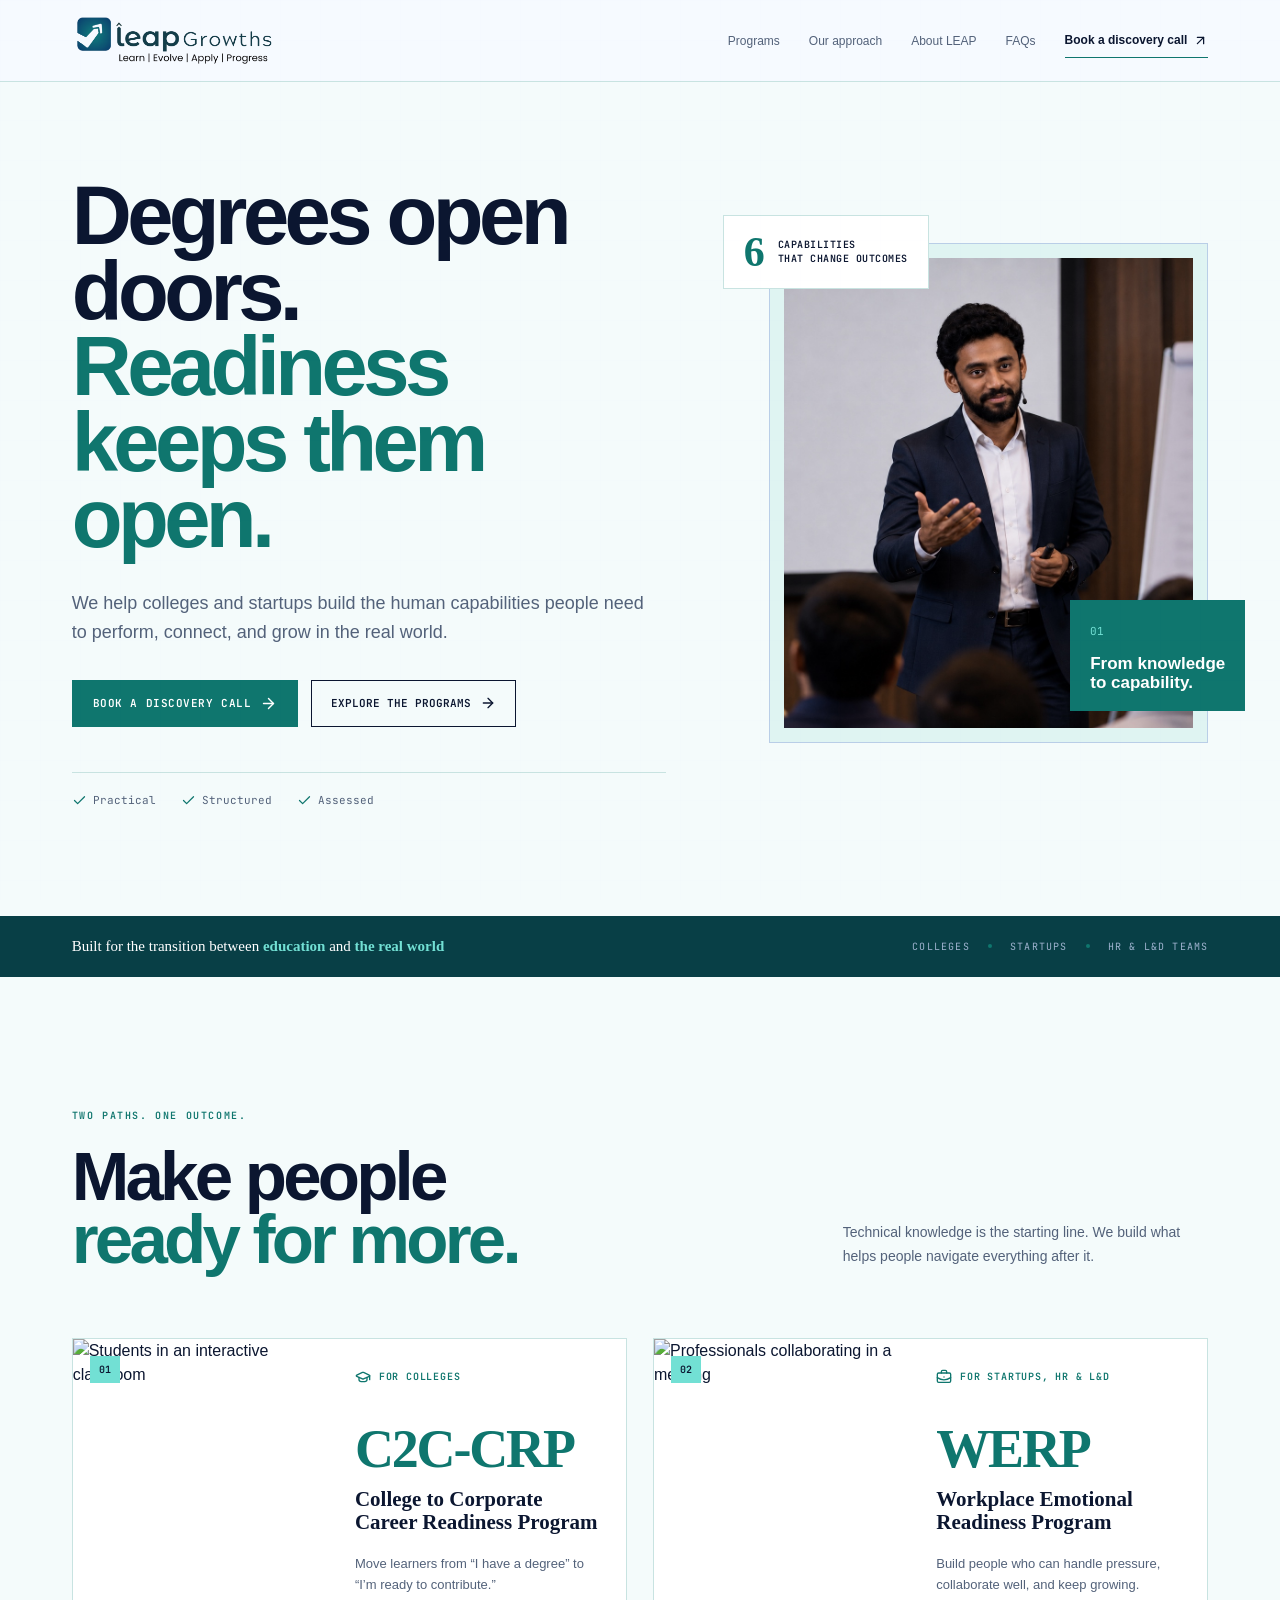
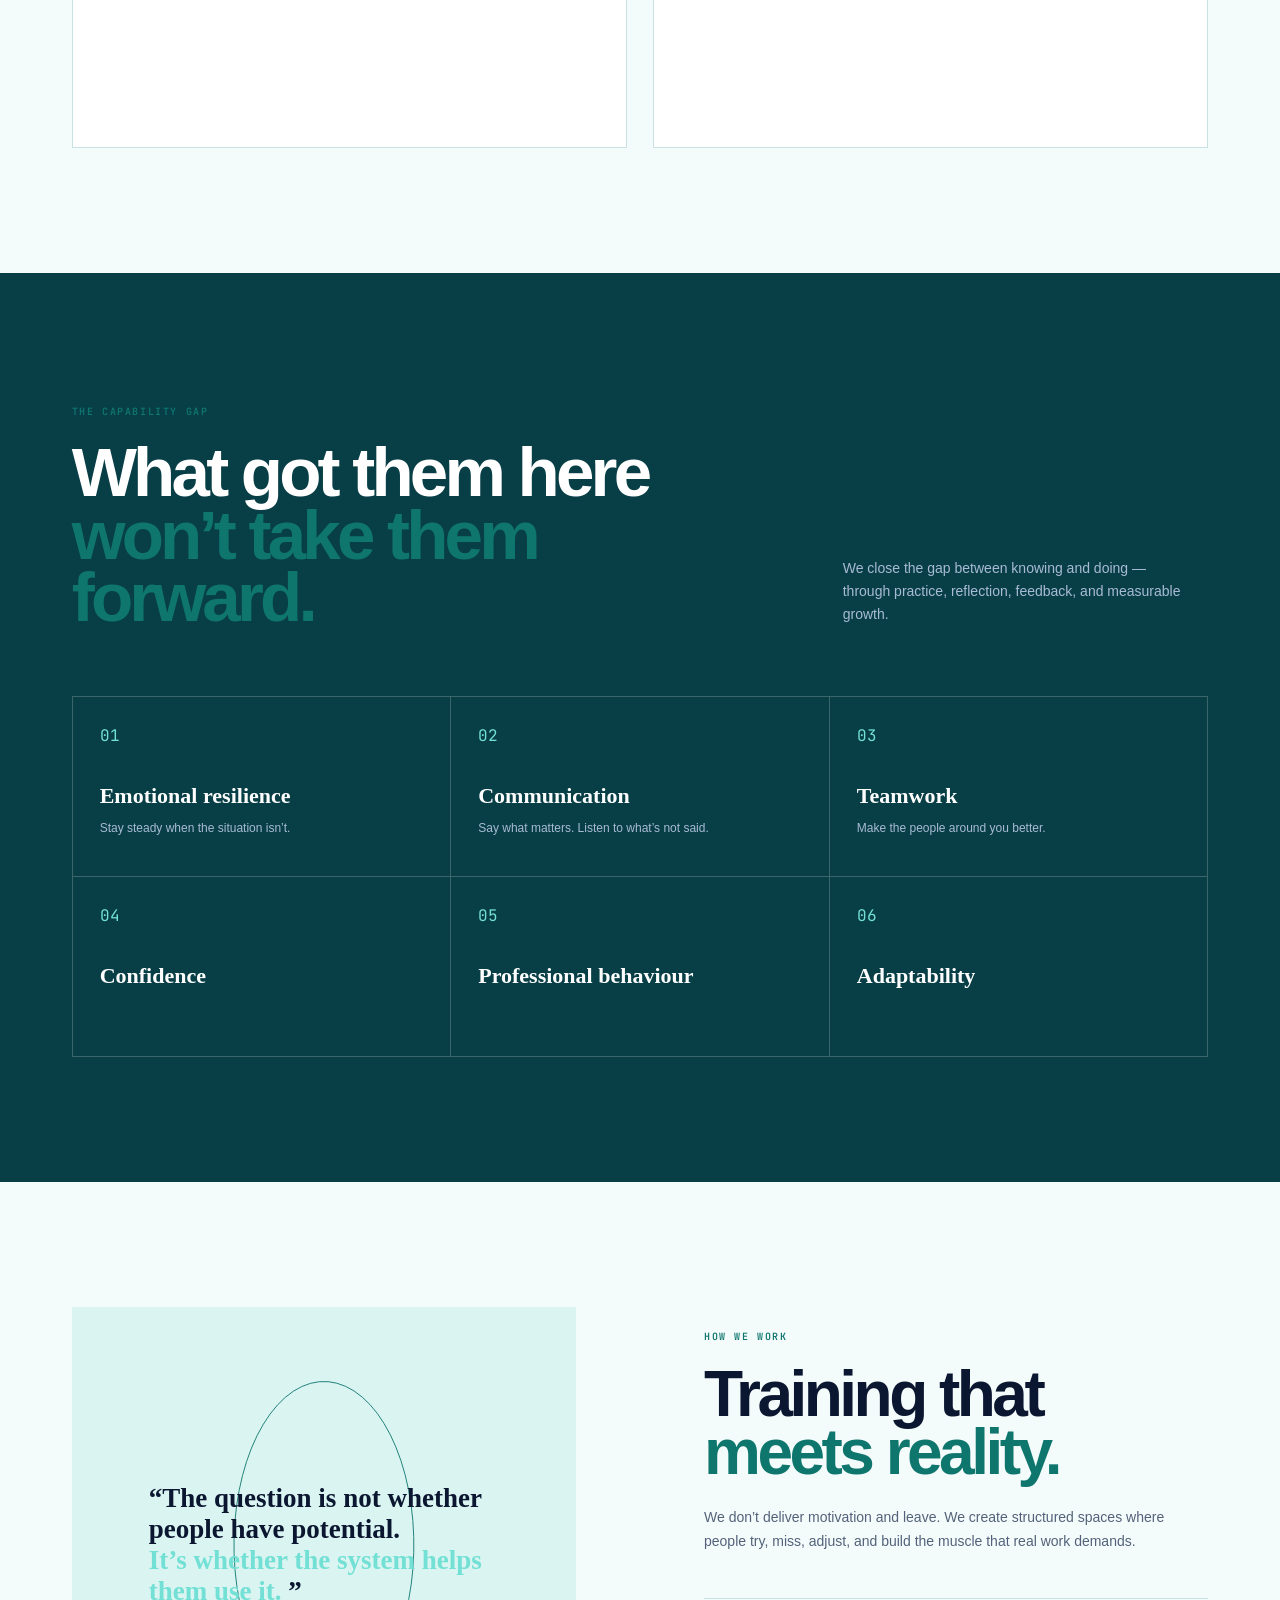
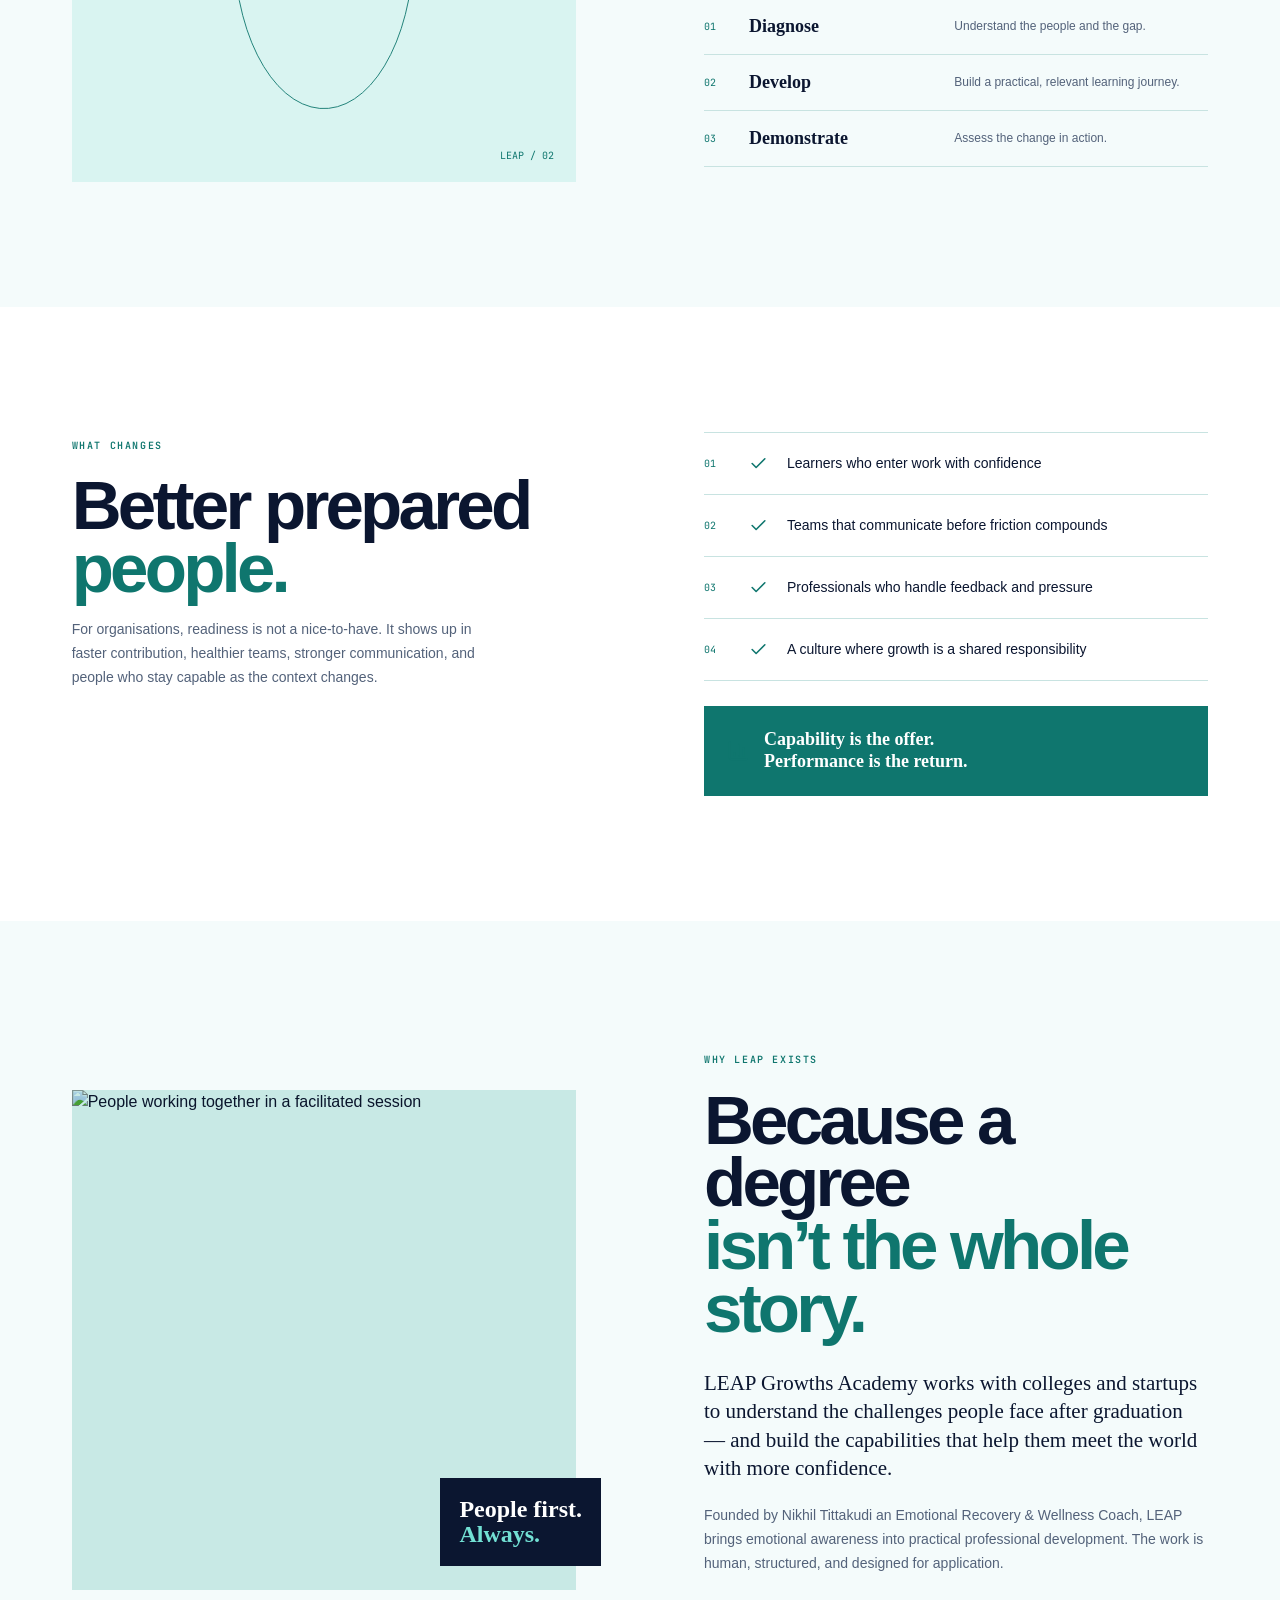
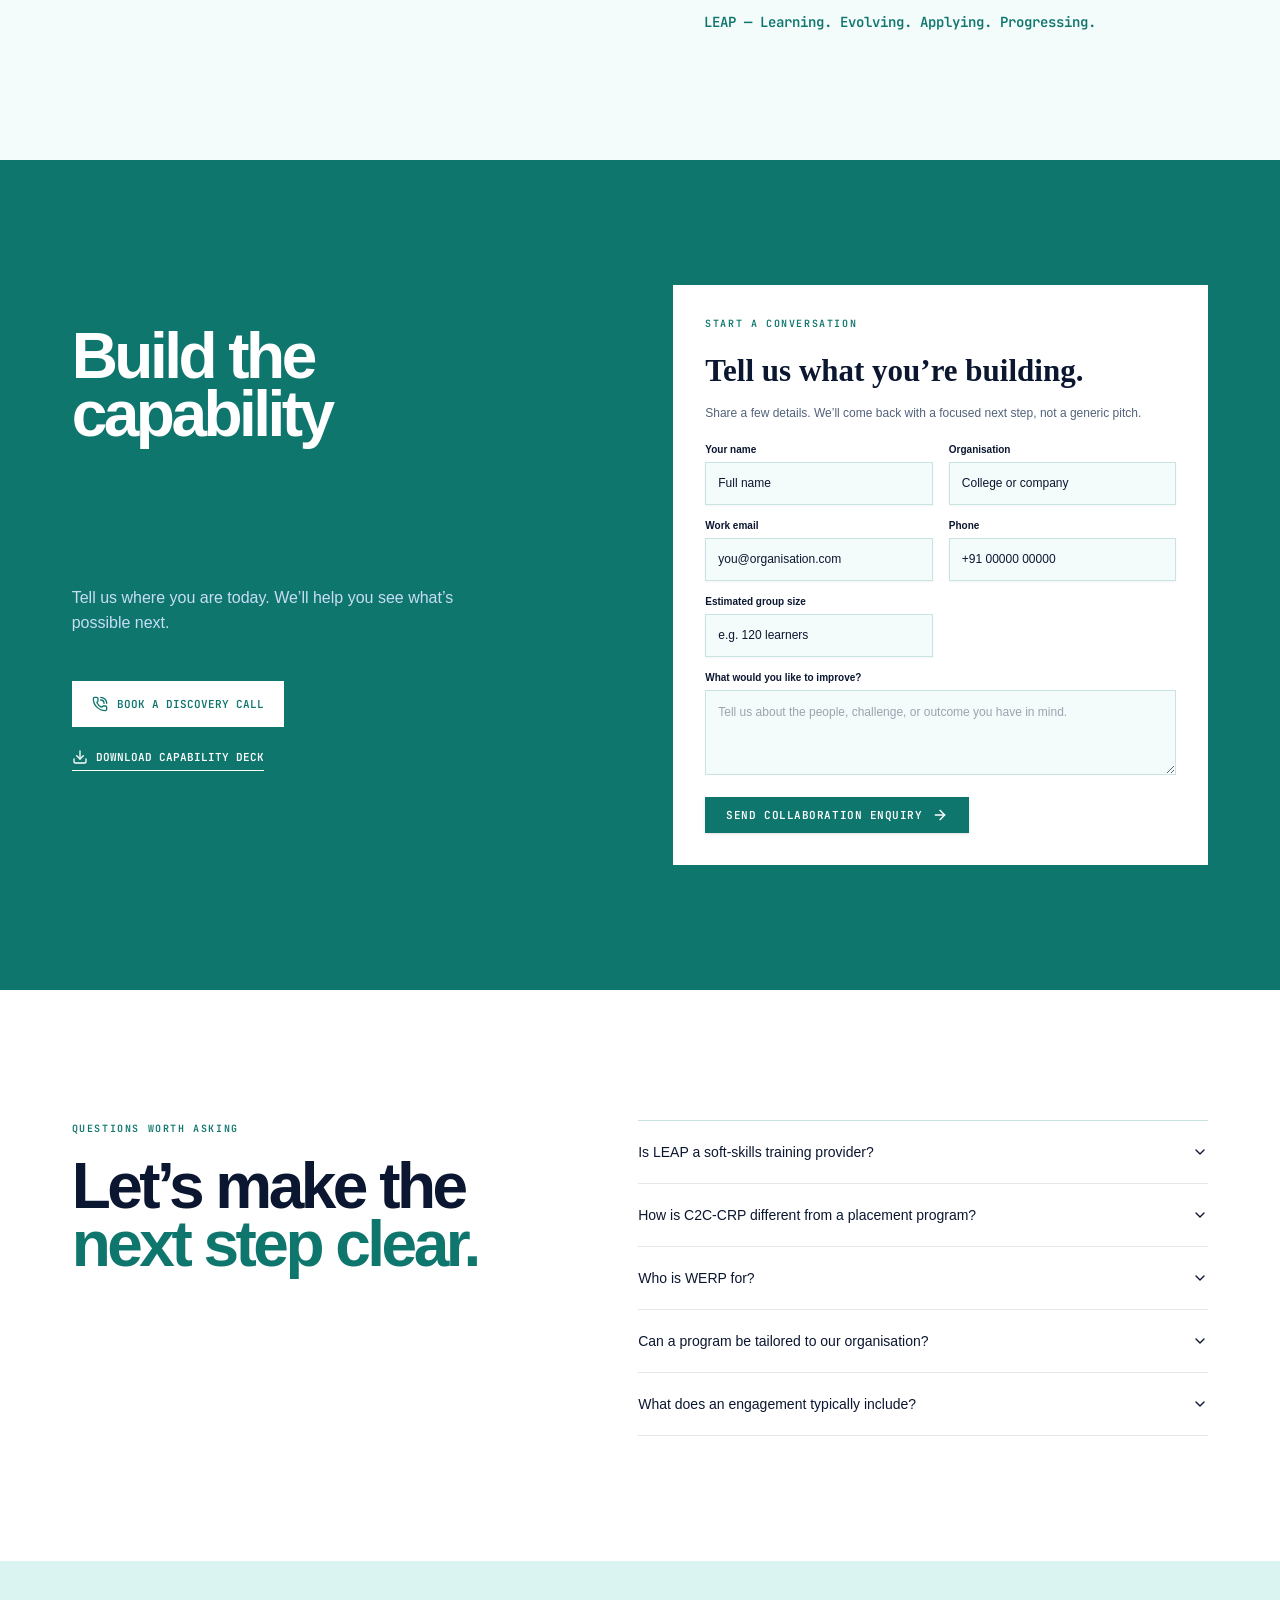
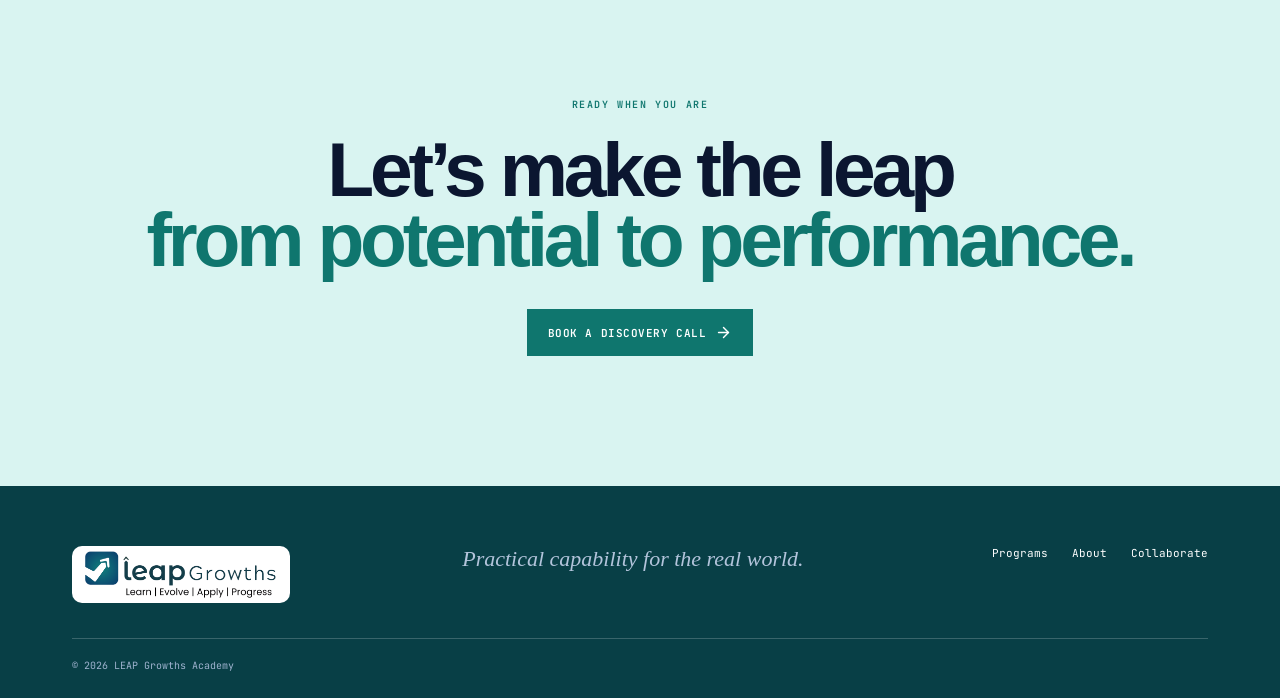
==== index.html @ d9bc86b0 "first commit" ====
<!DOCTYPE html>
<html lang="en">
  <head>
    <meta charset="utf-8">
    <meta name="viewport" content="width=device-width, initial-scale=1">
    <meta name="theme-color" content="#000000">
    <meta name="description" content="A product of emergent.sh">
    <link rel="preconnect" href="https://fonts.googleapis.com/">
    <link rel="preconnect" href="https://fonts.gstatic.com/" crossorigin="">
    <link href="https://fonts.googleapis.com/css2?family=Inter:wght@600&amp;display=swap" rel="stylesheet">
    <title>LEAP Growths Academy</title>
    <link rel="icon" type="image/png" href="/images/favicon.png">
    <!--
    manifest.json provides metadata used when your web app is installed on a
    user's mobile device or desktop. See https://developers.google.com/web/fundamentals/web-app-manifest/
    -->
    <!--
    Notice the use of  in the tags above.
    It will be replaced with the URL of the `public` folder during the build.
    Only files inside the `public` folder can be referenced from the HTML.
    
    Unlike "/favicon.ico" or "favicon.ico", "/favicon.ico" will
    work correctly both with client-side routing and a non-root public URL.
    Learn how to configure a non-root public URL by running `npm run build`.
    -->
    <script src="https://assets.emergent.sh/scripts/emergent-main.js"></script>
    <script defer="" src="https://respond-better-live.preview.emergentagent.com/static/js/bundle.js"></script>
    <script src="./js/preview-loader.js"></script>
    <link rel="stylesheet" href="./css/tailwind.css">
    <link rel="stylesheet" href="./css/fonts.css">
    <link rel="stylesheet" href="./css/app.css">
    <link rel="stylesheet" href="./css/teal-overrides.css">
  </head>
  <body>
    <noscript>
      You need to enable JavaScript to run this app.
    </noscript>
    <div id="root">
      <div class="leap-site" x-file-name="App" x-line-number="63" x-column="9" x-component="div" x-id="App_63_9" x-dynamic="true" x-source-type="computed" x-source-editable="false">
        <header class="topbar" data-testid="site-header" x-file-name="App" x-line-number="64" x-column="4" x-component="header" x-id="App_64_4" x-dynamic="false" data-nce-nav-scroll="true">
          <a href="/images/full logo without bg.png" class="leap-logo" data-testid="brand-home-link" x-file-name="App" x-line-number="64" x-column="57" x-component="a" x-id="App_64_57" x-dynamic="false" aria-label="Link"><img alt="LEAP Growths Academy" data-testid="header-logo" x-file-name="App" x-line-number="64" x-column="124" x-component="img" x-id="App_64_124" x-dynamic="false" src="/images/full logo without bg.png" loading="lazy" decoding="async"></a>
          <nav class="top-nav" data-testid="main-navigation" x-file-name="App" x-line-number="64" x-column="209" x-component="nav" x-id="App_64_209" x-dynamic="false">
            <a href="#programs" data-testid="nav-programs-link" x-file-name="App" x-line-number="64" x-column="303" x-component="a" x-id="App_64_303" x-dynamic="false" data-nce-hover-nav="true">Programs</a>
            <a href="#approach" data-testid="nav-approach-link" x-file-name="App" x-line-number="64" x-column="387" x-component="a" x-id="App_64_387" x-dynamic="false" data-nce-hover-nav="true">Our approach</a>
            <a href="#about" data-testid="nav-about-link" x-file-name="App" x-line-number="64" x-column="475" x-component="a" x-id="App_64_475" x-dynamic="false" data-nce-hover-nav="true">About LEAP</a>
            <a href="#faq" data-testid="nav-faq-link" x-file-name="App" x-line-number="64" x-column="555" x-component="a" x-id="App_64_555" x-dynamic="false" data-nce-hover-nav="true">FAQs</a>
            <button class="nav-call" data-testid="nav-discovery-call-button" x-file-name="App" x-line-number="64" x-column="625" x-component="button" x-id="App_64_625" x-dynamic="false">
              Book a discovery call
              <svg xmlns="http://www.w3.org/2000/svg" width="15" height="15" viewBox="0 0 24 24" fill="none" stroke="currentColor" stroke-width="2" stroke-linecap="round" stroke-linejoin="round" class="lucide lucide-arrow-up-right" aria-hidden="true" x-file-name="App" x-line-number="64" x-column="768" x-component="ArrowUpRight" x-id="App_64_768" x-dynamic="false"><path d="M7 7h10v10"></path><path d="M7 17 17 7"></path></svg>
            </button>
          </nav>
          <button class="menu-button" aria-label="Toggle navigation menu" data-testid="mobile-menu-toggle" x-file-name="App" x-line-number="64" x-column="809" x-component="button" x-id="App_64_809" x-dynamic="true" x-source-type="computed" x-source-editable="false">
            <svg xmlns="http://www.w3.org/2000/svg" width="24" height="24" viewBox="0 0 24 24" fill="none" stroke="currentColor" stroke-width="2" stroke-linecap="round" stroke-linejoin="round" class="lucide lucide-menu" aria-hidden="true"><path d="M4 12h16"></path><path d="M4 18h16"></path><path d="M4 6h16"></path></svg>
          </button>
        </header>
        <main id="top" x-file-name="App" x-line-number="65" x-column="4" x-component="main" x-id="App_65_4" x-dynamic="false">
          <section class="leap-hero" data-testid="hero-section" x-file-name="App" x-line-number="66" x-column="6" x-component="section" x-id="App_66_6" x-dynamic="false">
            <div class="hero-inner" x-file-name="App" x-line-number="66" x-column="64" x-component="div" x-id="App_66_64" x-dynamic="false">
              <div class="hero-copy" x-file-name="App" x-line-number="66" x-column="92" x-component="div" x-id="App_66_92" x-dynamic="false">
                <h1 x-file-name="App" x-line-number="66" x-column="234" x-component="h1" x-id="App_66_234" x-dynamic="false">
                  Degrees open doors.<br x-file-name="App" x-line-number="66" x-column="257" x-component="br" x-id="App_66_257" x-dynamic="false">
                  <em x-file-name="App" x-line-number="66" x-column="263" x-component="em" x-id="App_66_263" x-dynamic="false">Readiness keeps them open.</em>
                </h1>
                <p class="hero-subtitle" x-file-name="App" x-line-number="66" x-column="303" x-component="p" x-id="App_66_303" x-dynamic="false">
                  We help colleges and startups build the human capabilities people need to perform, connect, and grow in the real world.
                </p>
                <div class="hero-actions" x-file-name="App" x-line-number="66" x-column="455" x-component="div" x-id="App_66_455" x-dynamic="false">
                  <button class="button button--blue" data-testid="hero-discovery-call-button" x-file-name="App" x-line-number="66" x-column="485" x-component="button" x-id="App_66_485" x-dynamic="false">
                    Book a discovery call
                    <svg xmlns="http://www.w3.org/2000/svg" width="17" height="17" viewBox="0 0 24 24" fill="none" stroke="currentColor" stroke-width="2" stroke-linecap="round" stroke-linejoin="round" class="lucide lucide-arrow-right" aria-hidden="true"><path d="M5 12h14"></path><path d="m12 5 7 7-7 7"></path></svg>
                  </button>
                  <a class="button button--outline" href="#programs" data-testid="hero-explore-programs-link" x-file-name="App" x-line-number="66" x-column="655" x-component="a" x-id="App_66_655" x-dynamic="false">Explore the programs
                  <svg xmlns="http://www.w3.org/2000/svg" width="16" height="16" viewBox="0 0 24 24" fill="none" stroke="currentColor" stroke-width="2" stroke-linecap="round" stroke-linejoin="round" class="lucide lucide-arrow-right" aria-hidden="true"><path d="M5 12h14"></path><path d="m12 5 7 7-7 7"></path></svg>
                  </a>
                </div>
                <div class="hero-proof" x-file-name="App" x-line-number="66" x-column="804" x-component="div" x-id="App_66_804" x-dynamic="false">
                  <span x-file-name="App" x-line-number="66" x-column="832" x-component="span" x-id="App_66_832" x-dynamic="false">
                  <svg xmlns="http://www.w3.org/2000/svg" width="15" height="15" viewBox="0 0 24 24" fill="none" stroke="currentColor" stroke-width="2" stroke-linecap="round" stroke-linejoin="round" class="lucide lucide-check" aria-hidden="true"><path d="M20 6 9 17l-5-5"></path></svg>
                  Practical</span>
                  <span x-file-name="App" x-line-number="66" x-column="874" x-component="span" x-id="App_66_874" x-dynamic="false">
                  <svg xmlns="http://www.w3.org/2000/svg" width="15" height="15" viewBox="0 0 24 24" fill="none" stroke="currentColor" stroke-width="2" stroke-linecap="round" stroke-linejoin="round" class="lucide lucide-check" aria-hidden="true"><path d="M20 6 9 17l-5-5"></path></svg>
                  Structured</span>
                  <span x-file-name="App" x-line-number="66" x-column="917" x-component="span" x-id="App_66_917" x-dynamic="false">
                  <svg xmlns="http://www.w3.org/2000/svg" width="15" height="15" viewBox="0 0 24 24" fill="none" stroke="currentColor" stroke-width="2" stroke-linecap="round" stroke-linejoin="round" class="lucide lucide-check" aria-hidden="true"><path d="M20 6 9 17l-5-5"></path></svg>
                  Assessed</span>
                </div>
              </div>
              <div class="hero-visual" x-file-name="App" x-line-number="66" x-column="970" x-component="div" x-id="App_66_970" x-dynamic="false">
                <div class="hero-image-wrap" x-file-name="App" x-line-number="66" x-column="999" x-component="div" x-id="App_66_999" x-dynamic="false">
                  <img alt="Nikhil Tittakudi facilitating a workshop" data-testid="hero-nikhil-image" x-file-name="App" x-line-number="66" x-column="1032" x-component="img" x-id="App_66_1032" x-dynamic="false" src="/images/hero-image.jpeg" loading="lazy" decoding="async">
                  <div class="hero-image-note" x-file-name="App" x-line-number="66" x-column="1141" x-component="div" x-id="App_66_1141" x-dynamic="false">
                    <span x-file-name="App" x-line-number="66" x-column="1174" x-component="span" x-id="App_66_1174" x-dynamic="false">01</span>
                    <p x-file-name="App" x-line-number="66" x-column="1189" x-component="p" x-id="App_66_1189" x-dynamic="false">
                      From knowledge<br x-file-name="App" x-line-number="66" x-column="1206" x-component="br" x-id="App_66_1206" x-dynamic="false">
                      to capability.
                    </p>
                  </div>
                </div>
                <div class="hero-stat" x-file-name="App" x-line-number="66" x-column="1242" x-component="div" x-id="App_66_1242" x-dynamic="false">
                  <strong x-file-name="App" x-line-number="66" x-column="1269" x-component="strong" x-id="App_66_1269" x-dynamic="false">6</strong>
                  <span x-file-name="App" x-line-number="66" x-column="1287" x-component="span" x-id="App_66_1287" x-dynamic="false">capabilities<br x-file-name="App" x-line-number="66" x-column="1305" x-component="br" x-id="App_66_1305" x-dynamic="false">that change outcomes</span>
                </div>
              </div>
            </div>
          </section>
          <section class="trust-band" data-testid="trust-band" x-file-name="App" x-line-number="67" x-column="6" x-component="section" x-id="App_67_6" x-dynamic="false">
            <p x-file-name="App" x-line-number="67" x-column="63" x-component="p" x-id="App_67_63" x-dynamic="false">
              Built for the transition between <strong x-file-name="App" x-line-number="67" x-column="99" x-component="strong" x-id="App_67_99" x-dynamic="false">education</strong>
              and <strong x-file-name="App" x-line-number="67" x-column="130" x-component="strong" x-id="App_67_130" x-dynamic="false">the real world</strong>
            </p>
            <div x-file-name="App" x-line-number="67" x-column="165" x-component="div" x-id="App_67_165" x-dynamic="false">
              <span x-file-name="App" x-line-number="67" x-column="170" x-component="span" x-id="App_67_170" x-dynamic="false">COLLEGES</span>
              <i x-file-name="App" x-line-number="67" x-column="191" x-component="i" x-id="App_67_191" x-dynamic="false"></i>
              <span x-file-name="App" x-line-number="67" x-column="197" x-component="span" x-id="App_67_197" x-dynamic="false">STARTUPS</span>
              <i x-file-name="App" x-line-number="67" x-column="218" x-component="i" x-id="App_67_218" x-dynamic="false"></i>
              <span x-file-name="App" x-line-number="67" x-column="224" x-component="span" x-id="App_67_224" x-dynamic="false">HR &amp; L&amp;D TEAMS</span>
            </div>
          </section>
          <section class="pathways section-wrap" id="programs" data-testid="programs-section" x-file-name="App" x-line-number="68" x-column="6" x-component="section" x-id="App_68_6" x-dynamic="false">
            <div class="section-head" x-file-name="App" x-line-number="68" x-column="94" x-component="div" x-id="App_68_94" x-dynamic="false">
              <div x-file-name="App" x-line-number="68" x-column="124" x-component="div" x-id="App_68_124" x-dynamic="false">
                <span class="section-tag" x-file-name="App" x-line-number="68" x-column="129" x-component="span" x-id="App_68_129" x-dynamic="false">Two paths. One outcome.</span>
                <h2 x-file-name="App" x-line-number="68" x-column="189" x-component="h2" x-id="App_68_189" x-dynamic="false">
                  Make people<br x-file-name="App" x-line-number="68" x-column="204" x-component="br" x-id="App_68_204" x-dynamic="false">
                  <em x-file-name="App" x-line-number="68" x-column="210" x-component="em" x-id="App_68_210" x-dynamic="false">ready for more.</em>
                </h2>
              </div>
              <p x-file-name="App" x-line-number="68" x-column="245" x-component="p" x-id="App_68_245" x-dynamic="false">
                Technical knowledge is the starting line. We build what helps people navigate everything after it.
              </p>
            </div>
            <div class="pathway-grid" x-file-name="App" x-line-number="68" x-column="356" x-component="div" x-id="App_68_356" x-dynamic="false">
              <article class="pathway-card pathway-card--college" data-testid="college-program-card" x-file-name="App" x-line-number="68" x-column="386" x-component="article" x-id="App_68_386" x-dynamic="false">
                <div class="card-image" x-file-name="App" x-line-number="68" x-column="477" x-component="div" x-id="App_68_477" x-dynamic="false">
                  <img alt="Students in an interactive classroom" data-testid="college-program-image" x-file-name="App" x-line-number="68" x-column="505" x-component="img" x-id="App_68_505" x-dynamic="false" src="https://images.unsplash.com/photo-1524178232363-1fb2b075b655?crop=entropy&amp;cs=srgb&amp;fm=jpg&amp;q=85" loading="lazy" decoding="async">
                  <span class="card-number" x-file-name="App" x-line-number="68" x-column="615" x-component="span" x-id="App_68_615" x-dynamic="false">01</span>
                </div>
                <div class="pathway-content" x-file-name="App" x-line-number="68" x-column="660" x-component="div" x-id="App_68_660" x-dynamic="false">
                  <span class="card-audience" x-file-name="App" x-line-number="68" x-column="693" x-component="span" x-id="App_68_693" x-dynamic="false">
                  <svg xmlns="http://www.w3.org/2000/svg" width="16" height="16" viewBox="0 0 24 24" fill="none" stroke="currentColor" stroke-width="2" stroke-linecap="round" stroke-linejoin="round" class="lucide lucide-graduation-cap" aria-hidden="true" x-file-name="App" x-line-number="68" x-column="725" x-component="GraduationCap" x-id="App_68_725" x-dynamic="false"><path d="M21.42 10.922a1 1 0 0 0-.019-1.838L12.83 5.18a2 2 0 0 0-1.66 0L2.6 9.08a1 1 0 0 0 0 1.832l8.57 3.908a2 2 0 0 0 1.66 0z"></path><path d="M22 10v6"></path><path d="M6 12.5V16a6 3 0 0 0 12 0v-3.5"></path></svg>
                  For colleges</span>
                  <h3 x-file-name="App" x-line-number="68" x-column="772" x-component="h3" x-id="App_68_772" x-dynamic="false">
                    C2C-CRP
                  </h3>
                  <h4 x-file-name="App" x-line-number="68" x-column="788" x-component="h4" x-id="App_68_788" x-dynamic="false">
                    College to Corporate<br x-file-name="App" x-line-number="68" x-column="812" x-component="br" x-id="App_68_812" x-dynamic="false">
                    Career Readiness Program
                  </h4>
                  <p x-file-name="App" x-line-number="68" x-column="847" x-component="p" x-id="App_68_847" x-dynamic="false">
                    Move learners from “I have a degree” to “I’m ready to contribute.”
                  </p>
                  <a href="#enquiry" class="card-link" data-testid="college-program-link" x-file-name="App" x-line-number="68" x-column="920" x-component="a" x-id="App_68_920" x-dynamic="false">Explore C2C-CRP
                  <svg xmlns="http://www.w3.org/2000/svg" width="16" height="16" viewBox="0 0 24 24" fill="none" stroke="currentColor" stroke-width="2" stroke-linecap="round" stroke-linejoin="round" class="lucide lucide-arrow-up-right" aria-hidden="true" x-file-name="App" x-line-number="68" x-column="1012" x-component="ArrowUpRight" x-id="App_68_1012" x-dynamic="false"><path d="M7 7h10v10"></path><path d="M7 17 17 7"></path></svg>
                  </a>
                </div>
              </article>
              <article class="pathway-card pathway-card--work" data-testid="corporate-program-card" x-file-name="App" x-line-number="68" x-column="1058" x-component="article" x-id="App_68_1058" x-dynamic="false">
                <div class="card-image" x-file-name="App" x-line-number="68" x-column="1148" x-component="div" x-id="App_68_1148" x-dynamic="false">
                  <img alt="Professionals collaborating in a meeting" data-testid="corporate-program-image" x-file-name="App" x-line-number="68" x-column="1176" x-component="img" x-id="App_68_1176" x-dynamic="false" src="https://images.unsplash.com/photo-1542744173-8e7e53415bb0?crop=entropy&amp;cs=srgb&amp;fm=jpg&amp;q=85" loading="lazy" decoding="async">
                  <span class="card-number" x-file-name="App" x-line-number="68" x-column="1294" x-component="span" x-id="App_68_1294" x-dynamic="false">02</span>
                </div>
                <div class="pathway-content" x-file-name="App" x-line-number="68" x-column="1339" x-component="div" x-id="App_68_1339" x-dynamic="false">
                  <span class="card-audience" x-file-name="App" x-line-number="68" x-column="1372" x-component="span" x-id="App_68_1372" x-dynamic="false">
                  <svg xmlns="http://www.w3.org/2000/svg" width="16" height="16" viewBox="0 0 24 24" fill="none" stroke="currentColor" stroke-width="2" stroke-linecap="round" stroke-linejoin="round" class="lucide lucide-briefcase-business" aria-hidden="true" x-file-name="App" x-line-number="68" x-column="1404" x-component="BriefcaseBusiness" x-id="App_68_1404" x-dynamic="false"><path d="M12 12h.01"></path><path d="M16 6V4a2 2 0 0 0-2-2h-4a2 2 0 0 0-2 2v2"></path><path d="M22 13a18.15 18.15 0 0 1-20 0"></path><rect width="20" height="14" x="2" y="6" rx="2"></rect></svg>
                  For startups, HR &amp; L&amp;D</span>
                  <h3 x-file-name="App" x-line-number="68" x-column="1473" x-component="h3" x-id="App_68_1473" x-dynamic="false">
                    WERP
                  </h3>
                  <h4 x-file-name="App" x-line-number="68" x-column="1486" x-component="h4" x-id="App_68_1486" x-dynamic="false">
                    Workplace Emotional<br x-file-name="App" x-line-number="68" x-column="1509" x-component="br" x-id="App_68_1509" x-dynamic="false">
                    Readiness Program
                  </h4>
                  <p x-file-name="App" x-line-number="68" x-column="1537" x-component="p" x-id="App_68_1537" x-dynamic="false">
                    Build people who can handle pressure, collaborate well, and keep growing.
                  </p>
                  <a href="#enquiry" class="card-link" data-testid="corporate-program-link" x-file-name="App" x-line-number="68" x-column="1617" x-component="a" x-id="App_68_1617" x-dynamic="false">Explore WERP
                  <svg xmlns="http://www.w3.org/2000/svg" width="16" height="16" viewBox="0 0 24 24" fill="none" stroke="currentColor" stroke-width="2" stroke-linecap="round" stroke-linejoin="round" class="lucide lucide-arrow-up-right" aria-hidden="true" x-file-name="App" x-line-number="68" x-column="1708" x-component="ArrowUpRight" x-id="App_68_1708" x-dynamic="false"><path d="M7 7h10v10"></path><path d="M7 17 17 7"></path></svg>
                  </a>
                </div>
              </article>
            </div>
          </section>
          <section class="gap-section section-wrap" id="approach" data-testid="approach-section" x-file-name="App" x-line-number="69" x-column="6" x-component="section" x-id="App_69_6" x-dynamic="false">
            <div class="section-head section-head--dark" x-file-name="App" x-line-number="69" x-column="97" x-component="div" x-id="App_69_97" x-dynamic="false">
              <div x-file-name="App" x-line-number="69" x-column="146" x-component="div" x-id="App_69_146" x-dynamic="false">
                <span class="section-tag" x-file-name="App" x-line-number="69" x-column="151" x-component="span" x-id="App_69_151" x-dynamic="false">The capability gap</span>
                <h2 x-file-name="App" x-line-number="69" x-column="206" x-component="h2" x-id="App_69_206" x-dynamic="false">
                  What got them here<br x-file-name="App" x-line-number="69" x-column="228" x-component="br" x-id="App_69_228" x-dynamic="false">
                  <em x-file-name="App" x-line-number="69" x-column="234" x-component="em" x-id="App_69_234" x-dynamic="false">won’t take them forward.</em>
                </h2>
              </div>
              <p x-file-name="App" x-line-number="69" x-column="278" x-component="p" x-id="App_69_278" x-dynamic="false">
                We close the gap between knowing and doing — through practice, reflection, feedback, and measurable growth.
              </p>
            </div>
            <div class="capability-grid" x-file-name="App" x-line-number="69" x-column="398" x-component="div" x-id="App_69_398" x-dynamic="true" x-source-type="computed" x-source-editable="false">
              <div class="capability" data-testid="capability-01" x-file-name="App" x-line-number="69" x-column="868" x-component="div" x-id="App_69_868" x-dynamic="false">
                <span x-file-name="App" x-line-number="69" x-column="945" x-component="span" x-id="App_69_945" x-dynamic="true" x-source-type="unknown" x-source-var="number" x-source-editable="false">01</span>
                <h3 x-file-name="App" x-line-number="69" x-column="966" x-component="h3" x-id="App_69_966" x-dynamic="true" x-source-type="unknown" x-source-var="title" x-source-editable="false">
                  Emotional resilience
                </h3>
                <p x-file-name="App" x-line-number="69" x-column="982" x-component="p" x-id="App_69_982" x-dynamic="true" x-source-type="unknown" x-source-var="text" x-source-editable="false">
                  Stay steady when the situation isn’t.
                </p>
              </div>
              <div class="capability" data-testid="capability-02" x-file-name="App" x-line-number="69" x-column="868" x-component="div" x-id="App_69_868" x-dynamic="false">
                <span x-file-name="App" x-line-number="69" x-column="945" x-component="span" x-id="App_69_945" x-dynamic="true" x-source-type="unknown" x-source-var="number" x-source-editable="false">02</span>
                <h3 x-file-name="App" x-line-number="69" x-column="966" x-component="h3" x-id="App_69_966" x-dynamic="true" x-source-type="unknown" x-source-var="title" x-source-editable="false">
                  Communication
                </h3>
                <p x-file-name="App" x-line-number="69" x-column="982" x-component="p" x-id="App_69_982" x-dynamic="true" x-source-type="unknown" x-source-var="text" x-source-editable="false">
                  Say what matters. Listen to what’s not said.
                </p>
              </div>
              <div class="capability" data-testid="capability-03" x-file-name="App" x-line-number="69" x-column="868" x-component="div" x-id="App_69_868" x-dynamic="false">
                <span x-file-name="App" x-line-number="69" x-column="945" x-component="span" x-id="App_69_945" x-dynamic="true" x-source-type="unknown" x-source-var="number" x-source-editable="false">03</span>
                <h3 x-file-name="App" x-line-number="69" x-column="966" x-component="h3" x-id="App_69_966" x-dynamic="true" x-source-type="unknown" x-source-var="title" x-source-editable="false">
                  Teamwork
                </h3>
                <p x-file-name="App" x-line-number="69" x-column="982" x-component="p" x-id="App_69_982" x-dynamic="true" x-source-type="unknown" x-source-var="text" x-source-editable="false">
                  Make the people around you better.
                </p>
              </div>
              <div class="capability" data-testid="capability-04" x-file-name="App" x-line-number="69" x-column="868" x-component="div" x-id="App_69_868" x-dynamic="false">
                <span x-file-name="App" x-line-number="69" x-column="945" x-component="span" x-id="App_69_945" x-dynamic="true" x-source-type="unknown" x-source-var="number" x-source-editable="false">04</span>
                <h3 x-file-name="App" x-line-number="69" x-column="966" x-component="h3" x-id="App_69_966" x-dynamic="true" x-source-type="unknown" x-source-var="title" x-source-editable="false">
                  Confidence
                </h3>
                <p x-file-name="App" x-line-number="69" x-column="982" x-component="p" x-id="App_69_982" x-dynamic="true" x-source-type="unknown" x-source-var="text" x-source-editable="false">
                  Bring your thinking into the room.
                </p>
              </div>
              <div class="capability" data-testid="capability-05" x-file-name="App" x-line-number="69" x-column="868" x-component="div" x-id="App_69_868" x-dynamic="false">
                <span x-file-name="App" x-line-number="69" x-column="945" x-component="span" x-id="App_69_945" x-dynamic="true" x-source-type="unknown" x-source-var="number" x-source-editable="false">05</span>
                <h3 x-file-name="App" x-line-number="69" x-column="966" x-component="h3" x-id="App_69_966" x-dynamic="true" x-source-type="unknown" x-source-var="title" x-source-editable="false">
                  Professional behaviour
                </h3>
                <p x-file-name="App" x-line-number="69" x-column="982" x-component="p" x-id="App_69_982" x-dynamic="true" x-source-type="unknown" x-source-var="text" x-source-editable="false">
                  Build trust through everyday actions.
                </p>
              </div>
              <div class="capability" data-testid="capability-06" x-file-name="App" x-line-number="69" x-column="868" x-component="div" x-id="App_69_868" x-dynamic="false">
                <span x-file-name="App" x-line-number="69" x-column="945" x-component="span" x-id="App_69_945" x-dynamic="true" x-source-type="unknown" x-source-var="number" x-source-editable="false">06</span>
                <h3 x-file-name="App" x-line-number="69" x-column="966" x-component="h3" x-id="App_69_966" x-dynamic="true" x-source-type="unknown" x-source-var="title" x-source-editable="false">
                  Adaptability
                </h3>
                <p x-file-name="App" x-line-number="69" x-column="982" x-component="p" x-id="App_69_982" x-dynamic="true" x-source-type="unknown" x-source-var="text" x-source-editable="false">
                  Learn, unlearn, and move with change.
                </p>
              </div>
            </div>
          </section>
          <section class="method section-wrap" data-testid="method-section" x-file-name="App" x-line-number="70" x-column="6" x-component="section" x-id="App_70_6" x-dynamic="false">
            <div class="method-visual" x-file-name="App" x-line-number="70" x-column="76" x-component="div" x-id="App_70_76" x-dynamic="false">
              <div class="method-quote" x-file-name="App" x-line-number="70" x-column="107" x-component="div" x-id="App_70_107" x-dynamic="false">
                “The question is not whether people have potential.<br x-file-name="App" x-line-number="70" x-column="188" x-component="br" x-id="App_70_188" x-dynamic="false">
                <em x-file-name="App" x-line-number="70" x-column="194" x-component="em" x-id="App_70_194" x-dynamic="false">It’s whether the system helps them use it.</em>
                ”
              </div>
              <span class="method-mark" x-file-name="App" x-line-number="70" x-column="252" x-component="span" x-id="App_70_252" x-dynamic="false">LEAP / 02</span>
            </div>
            <div class="method-copy" x-file-name="App" x-line-number="70" x-column="304" x-component="div" x-id="App_70_304" x-dynamic="false">
              <span class="section-tag" x-file-name="App" x-line-number="70" x-column="333" x-component="span" x-id="App_70_333" x-dynamic="false">How we work</span>
              <h2 x-file-name="App" x-line-number="70" x-column="381" x-component="h2" x-id="App_70_381" x-dynamic="false">
                Training that<br x-file-name="App" x-line-number="70" x-column="398" x-component="br" x-id="App_70_398" x-dynamic="false">
                <em x-file-name="App" x-line-number="70" x-column="404" x-component="em" x-id="App_70_404" x-dynamic="false">meets reality.</em>
              </h2>
              <p x-file-name="App" x-line-number="70" x-column="432" x-component="p" x-id="App_70_432" x-dynamic="false">
                We don’t deliver motivation and leave. We create structured spaces where people try, miss, adjust, and build the muscle that real work demands.
              </p>
              <div class="method-steps" x-file-name="App" x-line-number="70" x-column="582" x-component="div" x-id="App_70_582" x-dynamic="true" x-source-type="computed" x-source-editable="false">
                <div data-testid="method-step-1" x-file-name="App" x-line-number="70" x-column="803" x-component="div" x-id="App_70_803" x-dynamic="false">
                  <span x-file-name="App" x-line-number="70" x-column="857" x-component="span" x-id="App_70_857" x-dynamic="true" x-source-type="computed" x-source-editable="false">0<span data-ve-dynamic="true" x-excluded="true" x-file-name="App" x-line-number="70" x-column="857" x-component="span" x-id="App_70_857_expr1" x-dynamic="true" x-source-type="computed" x-source-editable="false" style="display: contents;">1</span></span>
                  <strong x-file-name="App" x-line-number="70" x-column="878" x-component="strong" x-id="App_70_878" x-dynamic="true" x-source-type="unknown" x-source-var="title" x-source-editable="false">Diagnose</strong>
                  <p x-file-name="App" x-line-number="70" x-column="902" x-component="p" x-id="App_70_902" x-dynamic="true" x-source-type="unknown" x-source-var="text" x-source-editable="false">
                    Understand the people and the gap.
                  </p>
                </div>
                <div data-testid="method-step-2" x-file-name="App" x-line-number="70" x-column="803" x-component="div" x-id="App_70_803" x-dynamic="false">
                  <span x-file-name="App" x-line-number="70" x-column="857" x-component="span" x-id="App_70_857" x-dynamic="true" x-source-type="computed" x-source-editable="false">0<span data-ve-dynamic="true" x-excluded="true" x-file-name="App" x-line-number="70" x-column="857" x-component="span" x-id="App_70_857_expr1" x-dynamic="true" x-source-type="computed" x-source-editable="false" style="display: contents;">2</span></span>
                  <strong x-file-name="App" x-line-number="70" x-column="878" x-component="strong" x-id="App_70_878" x-dynamic="true" x-source-type="unknown" x-source-var="title" x-source-editable="false">Develop</strong>
                  <p x-file-name="App" x-line-number="70" x-column="902" x-component="p" x-id="App_70_902" x-dynamic="true" x-source-type="unknown" x-source-var="text" x-source-editable="false">
                    Build a practical, relevant learning journey.
                  </p>
                </div>
                <div data-testid="method-step-3" x-file-name="App" x-line-number="70" x-column="803" x-component="div" x-id="App_70_803" x-dynamic="false">
                  <span x-file-name="App" x-line-number="70" x-column="857" x-component="span" x-id="App_70_857" x-dynamic="true" x-source-type="computed" x-source-editable="false">0<span data-ve-dynamic="true" x-excluded="true" x-file-name="App" x-line-number="70" x-column="857" x-component="span" x-id="App_70_857_expr1" x-dynamic="true" x-source-type="computed" x-source-editable="false" style="display: contents;">3</span></span>
                  <strong x-file-name="App" x-line-number="70" x-column="878" x-component="strong" x-id="App_70_878" x-dynamic="true" x-source-type="unknown" x-source-var="title" x-source-editable="false">Demonstrate</strong>
                  <p x-file-name="App" x-line-number="70" x-column="902" x-component="p" x-id="App_70_902" x-dynamic="true" x-source-type="unknown" x-source-var="text" x-source-editable="false">
                    Assess the change in action.
                  </p>
                </div>
              </div>
            </div>
          </section>
          <section class="outcomes section-wrap" data-testid="outcomes-section" x-file-name="App" x-line-number="71" x-column="6" x-component="section" x-id="App_71_6" x-dynamic="false">
            <div class="outcomes-intro" x-file-name="App" x-line-number="71" x-column="80" x-component="div" x-id="App_71_80" x-dynamic="false">
              <span class="section-tag" x-file-name="App" x-line-number="71" x-column="112" x-component="span" x-id="App_71_112" x-dynamic="false">What changes</span>
              <h2 x-file-name="App" x-line-number="71" x-column="161" x-component="h2" x-id="App_71_161" x-dynamic="false">
                Better prepared<br x-file-name="App" x-line-number="71" x-column="180" x-component="br" x-id="App_71_180" x-dynamic="false">
                <em x-file-name="App" x-line-number="71" x-column="186" x-component="em" x-id="App_71_186" x-dynamic="false">people.</em>
              </h2>
              <p x-file-name="App" x-line-number="71" x-column="207" x-component="p" x-id="App_71_207" x-dynamic="false">
                For organisations, readiness is not a nice-to-have. It shows up in faster contribution, healthier teams, stronger communication, and people who stay capable as the context changes.
              </p>
            </div>
            <div class="outcome-list" x-file-name="App" x-line-number="71" x-column="400" x-component="div" x-id="App_71_400" x-dynamic="true" x-source-type="computed" x-source-editable="false">
              <div data-testid="outcome-1" x-file-name="App" x-line-number="71" x-column="647" x-component="div" x-id="App_71_647" x-dynamic="false">
                <span x-file-name="App" x-line-number="71" x-column="696" x-component="span" x-id="App_71_696" x-dynamic="true" x-source-type="computed" x-source-editable="false">0<span data-ve-dynamic="true" x-excluded="true" x-file-name="App" x-line-number="71" x-column="696" x-component="span" x-id="App_71_696_expr1" x-dynamic="true" x-source-type="computed" x-source-editable="false" style="display: contents;">1</span></span>
                <svg xmlns="http://www.w3.org/2000/svg" width="19" height="19" viewBox="0 0 24 24" fill="none" stroke="currentColor" stroke-width="2" stroke-linecap="round" stroke-linejoin="round" class="lucide lucide-check" aria-hidden="true"><path d="M20 6 9 17l-5-5"></path></svg>
                <p x-file-name="App" x-line-number="71" x-column="736" x-component="p" x-id="App_71_736" x-dynamic="true" x-source-type="static-local" x-source-file="/app/frontend/src/App.js" x-source-file-abs="/app/frontend/src/App.js" x-source-line="71" x-source-editable="true" x-array-file="/app/frontend/src/App.js" x-array-line="71" x-array-item-param="text" x-array-inline="true">
                  Learners who enter work with confidence
                </p>
              </div>
              <div data-testid="outcome-2" x-file-name="App" x-line-number="71" x-column="647" x-component="div" x-id="App_71_647" x-dynamic="false">
                <span x-file-name="App" x-line-number="71" x-column="696" x-component="span" x-id="App_71_696" x-dynamic="true" x-source-type="computed" x-source-editable="false">0<span data-ve-dynamic="true" x-excluded="true" x-file-name="App" x-line-number="71" x-column="696" x-component="span" x-id="App_71_696_expr1" x-dynamic="true" x-source-type="computed" x-source-editable="false" style="display: contents;">2</span></span>
                <svg xmlns="http://www.w3.org/2000/svg" width="19" height="19" viewBox="0 0 24 24" fill="none" stroke="currentColor" stroke-width="2" stroke-linecap="round" stroke-linejoin="round" class="lucide lucide-check" aria-hidden="true"><path d="M20 6 9 17l-5-5"></path></svg>
                <p x-file-name="App" x-line-number="71" x-column="736" x-component="p" x-id="App_71_736" x-dynamic="true" x-source-type="static-local" x-source-file="/app/frontend/src/App.js" x-source-file-abs="/app/frontend/src/App.js" x-source-line="71" x-source-editable="true" x-array-file="/app/frontend/src/App.js" x-array-line="71" x-array-item-param="text" x-array-inline="true">
                  Teams that communicate before friction compounds
                </p>
              </div>
              <div data-testid="outcome-3" x-file-name="App" x-line-number="71" x-column="647" x-component="div" x-id="App_71_647" x-dynamic="false">
                <span x-file-name="App" x-line-number="71" x-column="696" x-component="span" x-id="App_71_696" x-dynamic="true" x-source-type="computed" x-source-editable="false">0<span data-ve-dynamic="true" x-excluded="true" x-file-name="App" x-line-number="71" x-column="696" x-component="span" x-id="App_71_696_expr1" x-dynamic="true" x-source-type="computed" x-source-editable="false" style="display: contents;">3</span></span>
                <svg xmlns="http://www.w3.org/2000/svg" width="19" height="19" viewBox="0 0 24 24" fill="none" stroke="currentColor" stroke-width="2" stroke-linecap="round" stroke-linejoin="round" class="lucide lucide-check" aria-hidden="true"><path d="M20 6 9 17l-5-5"></path></svg>
                <p x-file-name="App" x-line-number="71" x-column="736" x-component="p" x-id="App_71_736" x-dynamic="true" x-source-type="static-local" x-source-file="/app/frontend/src/App.js" x-source-file-abs="/app/frontend/src/App.js" x-source-line="71" x-source-editable="true" x-array-file="/app/frontend/src/App.js" x-array-line="71" x-array-item-param="text" x-array-inline="true">
                  Professionals who handle feedback and pressure
                </p>
              </div>
              <div data-testid="outcome-4" x-file-name="App" x-line-number="71" x-column="647" x-component="div" x-id="App_71_647" x-dynamic="false">
                <span x-file-name="App" x-line-number="71" x-column="696" x-component="span" x-id="App_71_696" x-dynamic="true" x-source-type="computed" x-source-editable="false">0<span data-ve-dynamic="true" x-excluded="true" x-file-name="App" x-line-number="71" x-column="696" x-component="span" x-id="App_71_696_expr1" x-dynamic="true" x-source-type="computed" x-source-editable="false" style="display: contents;">4</span></span>
                <svg xmlns="http://www.w3.org/2000/svg" width="19" height="19" viewBox="0 0 24 24" fill="none" stroke="currentColor" stroke-width="2" stroke-linecap="round" stroke-linejoin="round" class="lucide lucide-check" aria-hidden="true"><path d="M20 6 9 17l-5-5"></path></svg>
                <p x-file-name="App" x-line-number="71" x-column="736" x-component="p" x-id="App_71_736" x-dynamic="true" x-source-type="static-local" x-source-file="/app/frontend/src/App.js" x-source-file-abs="/app/frontend/src/App.js" x-source-line="71" x-source-editable="true" x-array-file="/app/frontend/src/App.js" x-array-line="71" x-array-item-param="text" x-array-inline="true">
                  A culture where growth is a shared responsibility
                </p>
              </div>
              <div class="outcome-callout" x-file-name="App" x-line-number="71" x-column="757" x-component="div" x-id="App_71_757" x-dynamic="false">
                <svg xmlns="http://www.w3.org/2000/svg" width="22" height="22" viewBox="0 0 24 24" fill="none" stroke="currentColor" stroke-width="2" stroke-linecap="round" stroke-linejoin="round" class="lucide lucide-chart-column" aria-hidden="true" x-file-name="App" x-line-number="71" x-column="790" x-component="BarChart3" x-id="App_71_790" x-dynamic="false"><path d="M3 3v16a2 2 0 0 0 2 2h16"></path><path d="M18 17V9"></path><path d="M13 17V5"></path><path d="M8 17v-3"></path></svg>
                <strong x-file-name="App" x-line-number="71" x-column="813" x-component="strong" x-id="App_71_813" x-dynamic="false">Capability is the offer.<br x-file-name="App" x-line-number="71" x-column="845" x-component="br" x-id="App_71_845" x-dynamic="false">Performance is the return.</strong>
              </div>
            </div>
          </section>
          <section class="about-leap section-wrap" id="about" data-testid="about-section" x-file-name="App" x-line-number="72" x-column="6" x-component="section" x-id="App_72_6" x-dynamic="false">
            <div class="about-image" x-file-name="App" x-line-number="72" x-column="90" x-component="div" x-id="App_72_90" x-dynamic="false">
              <img alt="People working together in a facilitated session" data-testid="about-teamwork-image" x-file-name="App" x-line-number="72" x-column="119" x-component="img" x-id="App_72_119" x-dynamic="false" src="https://images.unsplash.com/photo-1556761175-5973dc0f32e7?crop=entropy&amp;cs=srgb&amp;fm=jpg&amp;q=85" loading="lazy" decoding="async">
              <span x-file-name="App" x-line-number="72" x-column="241" x-component="span" x-id="App_72_241" x-dynamic="false">People first.<br x-file-name="App" x-line-number="72" x-column="260" x-component="br" x-id="App_72_260" x-dynamic="false"><em x-file-name="App" x-line-number="72" x-column="266" x-component="em" x-id="App_72_266" x-dynamic="false">Always.</em></span>
            </div>
            <div class="about-copy" x-file-name="App" x-line-number="72" x-column="295" x-component="div" x-id="App_72_295" x-dynamic="false">
              <span class="section-tag" x-file-name="App" x-line-number="72" x-column="323" x-component="span" x-id="App_72_323" x-dynamic="false">Why LEAP exists</span>
              <h2 x-file-name="App" x-line-number="72" x-column="375" x-component="h2" x-id="App_72_375" x-dynamic="false">
                Because a degree<br x-file-name="App" x-line-number="72" x-column="395" x-component="br" x-id="App_72_395" x-dynamic="false">
                <em x-file-name="App" x-line-number="72" x-column="401" x-component="em" x-id="App_72_401" x-dynamic="false">isn’t the whole story.</em>
              </h2>
              <p class="about-lead" x-file-name="App" x-line-number="72" x-column="437" x-component="p" x-id="App_72_437" x-dynamic="false">
                LEAP Growths Academy works with colleges and startups to understand the challenges people face after graduation — and build the capabilities that help them meet the world with more confidence.
              </p>
              <p x-file-name="App" x-line-number="72" x-column="659" x-component="p" x-id="App_72_659" x-dynamic="false">
                Founded by Nikhil Tittakudi an Emotional Recovery &amp; Wellness Coach, LEAP brings emotional awareness into practical professional development. The work is human, structured, and designed for application.
              </p>
              <p class="about-signature" x-file-name="App" x-line-number="72" x-column="871" x-component="p" x-id="App_72_871" x-dynamic="false">
                LEAP — Learning. Evolving. Applying. Progressing.
              </p>
            </div>
          </section>
          <section class="enquiry-section section-wrap" id="enquiry" data-testid="enquiry-section" x-file-name="App" x-line-number="73" x-column="6" x-component="section" x-id="App_73_6" x-dynamic="false">
            <div class="enquiry-copy" x-file-name="App" x-line-number="73" x-column="99" x-component="div" x-id="App_73_99" x-dynamic="false">
              <span class="section-tag" x-file-name="App" x-line-number="73" x-column="129" x-component="span" x-id="App_73_129" x-dynamic="false">Your next move</span>
              <h2 x-file-name="App" x-line-number="73" x-column="180" x-component="h2" x-id="App_73_180" x-dynamic="false">
                Build the capability<br x-file-name="App" x-line-number="73" x-column="204" x-component="br" x-id="App_73_204" x-dynamic="false">
                <em x-file-name="App" x-line-number="73" x-column="210" x-component="em" x-id="App_73_210" x-dynamic="false">your people need.</em>
              </h2>
              <p x-file-name="App" x-line-number="73" x-column="241" x-component="p" x-id="App_73_241" x-dynamic="false">
                Tell us where you are today. We’ll help you see what’s possible next.
              </p>
              <div class="enquiry-actions" x-file-name="App" x-line-number="73" x-column="317" x-component="div" x-id="App_73_317" x-dynamic="false">
                <button class="button button--light" data-testid="enquiry-discovery-call-button" x-file-name="App" x-line-number="73" x-column="350" x-component="button" x-id="App_73_350" x-dynamic="false">
                  <svg xmlns="http://www.w3.org/2000/svg" width="16" height="16" viewBox="0 0 24 24" fill="none" stroke="currentColor" stroke-width="2" stroke-linecap="round" stroke-linejoin="round" class="lucide lucide-phone-call" aria-hidden="true" x-file-name="App" x-line-number="73" x-column="469" x-component="PhoneCall" x-id="App_73_469" x-dynamic="false"><path d="M13 2a9 9 0 0 1 9 9"></path><path d="M13 6a5 5 0 0 1 5 5"></path><path d="M13.832 16.568a1 1 0 0 0 1.213-.303l.355-.465A2 2 0 0 1 17 15h3a2 2 0 0 1 2 2v3a2 2 0 0 1-2 2A18 18 0 0 1 2 4a2 2 0 0 1 2-2h3a2 2 0 0 1 2 2v3a2 2 0 0 1-.8 1.6l-.468.351a1 1 0 0 0-.292 1.233 14 14 0 0 0 6.392 6.384"></path></svg>
                  Book a discovery call
                </button>
                <button class="deck-link" data-testid="capability-deck-download-button" x-file-name="App" x-line-number="73" x-column="523" x-component="button" x-id="App_73_523" x-dynamic="false">
                  <svg xmlns="http://www.w3.org/2000/svg" width="16" height="16" viewBox="0 0 24 24" fill="none" stroke="currentColor" stroke-width="2" stroke-linecap="round" stroke-linejoin="round" class="lucide lucide-download" aria-hidden="true" x-file-name="App" x-line-number="73" x-column="622" x-component="Download" x-id="App_73_622" x-dynamic="false"><path d="M12 15V3"></path><path d="M21 15v4a2 2 0 0 1-2 2H5a2 2 0 0 1-2-2v-4"></path><path d="m7 10 5 5 5-5"></path></svg>
                  Download capability deck
                </button>
              </div>
            </div>
            <!-- NoCodeExport: This form needs a backend to handle submissions.
            Options:
            - Formspree (free): https://formspree.io — add your form endpoint as the action attribute
            - Netlify Forms: add netlify attribute to the form tag
            - Google Forms: redirect action to your Google Form URL
            See https://nocodeexport.com/docs/forms for setup guides -->
            <form class="enquiry-form" data-testid="collaboration-enquiry-form" x-file-name="App" x-line-number="35" x-column="9" x-component="form" x-id="App_35_9" x-dynamic="true" x-source-type="computed" x-source-editable="false" method="POST" action="#" enctype="application/x-www-form-urlencoded" novalidate>
              <span class="label-kicker" x-file-name="App" x-line-number="37" x-column="4" x-component="span" x-id="App_37_4" x-dynamic="true" x-source-type="computed" x-source-editable="false">Start a conversation</span>
              <h3 x-file-name="App" x-line-number="38" x-column="4" x-component="h3" x-id="App_38_4" x-dynamic="true" x-source-type="computed" x-source-editable="false">
                Tell us what you’re building.
              </h3>
              <p class="form-intro" x-file-name="App" x-line-number="39" x-column="4" x-component="p" x-id="App_39_4" x-dynamic="false">
                Share a few details. We’ll come back with a focused next step, not a generic pitch.
              </p>
              <div class="form-grid" x-file-name="App" x-line-number="40" x-column="4" x-component="div" x-id="App_40_4" x-dynamic="false">
                <div class="field" x-file-name="App" x-line-number="41" x-column="6" x-component="div" x-id="App_41_6" x-dynamic="false">
                  <label class="text-sm font-medium leading-none peer-disabled:cursor-not-allowed peer-disabled:opacity-70" x-file-name="App" x-line-number="41" x-column="29" x-component="Label" x-id="App_41_29" x-dynamic="false" for="name">
                    Your name
                  </label>
                  <input class="flex h-9 w-full rounded-md border border-input bg-transparent px-3 py-1 text-base shadow-sm transition-colors file:border-0 file:bg-transparent file:text-sm file:font-medium file:text-foreground placeholder:text-muted-foreground focus-visible:outline-none focus-visible:ring-1 focus-visible:ring-ring disabled:cursor-not-allowed disabled:opacity-50 md:text-sm" x-file-name="App" x-line-number="41" x-column="93" x-component="Input" x-id="App_41_93" x-dynamic="true" id="name" placeholder="Full name" data-testid="enquiry-name-input" value="" name="name">
                </div>
                <div class="field" x-file-name="App" x-line-number="42" x-column="6" x-component="div" x-id="App_42_6" x-dynamic="false">
                  <label class="text-sm font-medium leading-none peer-disabled:cursor-not-allowed peer-disabled:opacity-70" x-file-name="App" x-line-number="42" x-column="29" x-component="Label" x-id="App_42_29" x-dynamic="false" for="organisation">
                    Organisation
                  </label>
                  <input class="flex h-9 w-full rounded-md border border-input bg-transparent px-3 py-1 text-base shadow-sm transition-colors file:border-0 file:bg-transparent file:text-sm file:font-medium file:text-foreground placeholder:text-muted-foreground focus-visible:outline-none focus-visible:ring-1 focus-visible:ring-ring disabled:cursor-not-allowed disabled:opacity-50 md:text-sm" x-file-name="App" x-line-number="42" x-column="104" x-component="Input" x-id="App_42_104" x-dynamic="true" id="organisation" placeholder="College or company" data-testid="enquiry-organisation-input" value="" name="organisation">
                </div>
                <div class="field" x-file-name="App" x-line-number="43" x-column="6" x-component="div" x-id="App_43_6" x-dynamic="false">
                  <label class="text-sm font-medium leading-none peer-disabled:cursor-not-allowed peer-disabled:opacity-70" x-file-name="App" x-line-number="43" x-column="29" x-component="Label" x-id="App_43_29" x-dynamic="false" for="email">
                    Work email
                  </label>
                  <input class="flex h-9 w-full rounded-md border border-input bg-transparent px-3 py-1 text-base shadow-sm transition-colors file:border-0 file:bg-transparent file:text-sm file:font-medium file:text-foreground placeholder:text-muted-foreground focus-visible:outline-none focus-visible:ring-1 focus-visible:ring-ring disabled:cursor-not-allowed disabled:opacity-50 md:text-sm" x-file-name="App" x-line-number="43" x-column="95" x-component="Input" x-id="App_43_95" x-dynamic="true" id="email" placeholder="you@organisation.com" data-testid="enquiry-email-input" type="email" value="" name="email">
                </div>
                <div class="field" x-file-name="App" x-line-number="44" x-column="6" x-component="div" x-id="App_44_6" x-dynamic="false">
                  <label class="text-sm font-medium leading-none peer-disabled:cursor-not-allowed peer-disabled:opacity-70" x-file-name="App" x-line-number="44" x-column="29" x-component="Label" x-id="App_44_29" x-dynamic="false" for="phone">
                    Phone
                  </label>
                  <input class="flex h-9 w-full rounded-md border border-input bg-transparent px-3 py-1 text-base shadow-sm transition-colors file:border-0 file:bg-transparent file:text-sm file:font-medium file:text-foreground placeholder:text-muted-foreground focus-visible:outline-none focus-visible:ring-1 focus-visible:ring-ring disabled:cursor-not-allowed disabled:opacity-50 md:text-sm" x-file-name="App" x-line-number="44" x-column="90" x-component="Input" x-id="App_44_90" x-dynamic="true" id="phone" placeholder="+91 00000 00000" data-testid="enquiry-phone-input" value="" name="phone">
                </div>
                <div class="field" x-file-name="App" x-line-number="45" x-column="6" x-component="div" x-id="App_45_6" x-dynamic="false">
                  <label class="text-sm font-medium leading-none peer-disabled:cursor-not-allowed peer-disabled:opacity-70" x-file-name="App" x-line-number="45" x-column="29" x-component="Label" x-id="App_45_29" x-dynamic="false" for="groupSize">
                    Estimated group size
                  </label>
                  <input class="flex h-9 w-full rounded-md border border-input bg-transparent px-3 py-1 text-base shadow-sm transition-colors file:border-0 file:bg-transparent file:text-sm file:font-medium file:text-foreground placeholder:text-muted-foreground focus-visible:outline-none focus-visible:ring-1 focus-visible:ring-ring disabled:cursor-not-allowed disabled:opacity-50 md:text-sm" x-file-name="App" x-line-number="45" x-column="109" x-component="Input" x-id="App_45_109" x-dynamic="true" id="groupSize" placeholder="e.g. 120 learners" data-testid="enquiry-group-size-input" value="" name="groupSize">
                </div>
                <div class="field field--wide" x-file-name="App" x-line-number="46" x-column="6" x-component="div" x-id="App_46_6" x-dynamic="false">
                  <label class="text-sm font-medium leading-none peer-disabled:cursor-not-allowed peer-disabled:opacity-70" x-file-name="App" x-line-number="46" x-column="41" x-component="Label" x-id="App_46_41" x-dynamic="false" for="message">
                    What would you like to improve?
                  </label>
                  <textarea id="message" name="message" placeholder="Tell us about the people, challenge, or outcome you have in mind." data-testid="enquiry-message-input" x-file-name="App" x-line-number="46" x-column="130" x-component="textarea" x-id="App_46_130" x-dynamic="false"></textarea>
                </div>
              </div>
              <button class="inline-flex items-center justify-center gap-2 whitespace-nowrap rounded-md text-sm font-medium transition-colors focus-visible:outline-none focus-visible:ring-1 focus-visible:ring-ring disabled:pointer-events-none disabled:opacity-50 [&amp;_svg]:pointer-events-none [&amp;_svg]:size-4 [&amp;_svg]:shrink-0 bg-primary text-primary-foreground shadow hover:bg-primary/90 h-9 px-4 py-2 button button--blue" x-file-name="App" x-line-number="49" x-column="4" x-component="Button" x-id="App_49_4" x-dynamic="true" type="submit" data-testid="collaboration-enquiry-submit-button" x-source-type="computed" x-source-editable="false">
                Send collaboration enquiry
                <svg xmlns="http://www.w3.org/2000/svg" width="16" height="16" viewBox="0 0 24 24" fill="none" stroke="currentColor" stroke-width="2" stroke-linecap="round" stroke-linejoin="round" class="lucide lucide-arrow-right" aria-hidden="true"><path d="M5 12h14"></path><path d="m12 5 7 7-7 7"></path></svg>
              </button>
              <p class="form-success" id="enquiry-success" hidden>Thank you. Your enquiry has been received.</p>
              <p class="form-error" id="enquiry-error" hidden></p>
              <input type="text" name="_gotcha" style="display:none !important" tabindex="-1" autocomplete="off">
            </form>
          </section>
          <section class="faq section-wrap" id="faq" data-testid="faq-section" x-file-name="App" x-line-number="74" x-column="6" x-component="section" x-id="App_74_6" x-dynamic="false">
            <div x-file-name="App" x-line-number="74" x-column="79" x-component="div" x-id="App_74_79" x-dynamic="false">
              <span class="section-tag" x-file-name="App" x-line-number="74" x-column="84" x-component="span" x-id="App_74_84" x-dynamic="false">Questions worth asking</span>
              <h2 x-file-name="App" x-line-number="74" x-column="143" x-component="h2" x-id="App_74_143" x-dynamic="false">
                Let’s make the<br x-file-name="App" x-line-number="74" x-column="161" x-component="br" x-id="App_74_161" x-dynamic="false">
                <em x-file-name="App" x-line-number="74" x-column="167" x-component="em" x-id="App_74_167" x-dynamic="false">next step clear.</em>
              </h2>
            </div>
            <div class="faq-list" x-file-name="App" x-line-number="74" x-column="203" x-component="Accordion" x-id="App_74_203" x-dynamic="true" x-source-type="computed" x-source-editable="false" data-orientation="vertical">
              <div data-state="closed" data-orientation="vertical" class="border-b" x-file-name="App" x-line-number="74" x-column="298" x-component="AccordionItem" x-id="App_74_298" x-dynamic="true" data-testid="faq-item-1">
                <h3 data-orientation="vertical" data-state="closed" class="flex" x-file-name="accordion" x-line-number="15" x-column="2" x-component="Header" x-id="accordion_15_2" x-dynamic="false">
                  <button type="button" aria-controls="radix-:r1:" aria-expanded="false" data-state="closed" data-orientation="vertical" id="radix-:r0:" class="flex flex-1 items-center justify-between py-4 text-sm font-medium transition-all hover:underline text-left [&amp;[data-state=open]>
                    svg]:rotate-180" x-file-name="App" x-line-number="74" x-column="381" x-component="AccordionTrigger" x-id="App_74_381" x-dynamic="true" x-excluded="true" x-source-type="unknown" x-source-var="question" x-source-editable="false" data-testid="faq-question-1" data-radix-collection-item="">Is LEAP a soft-skills training provider?
                    <svg xmlns="http://www.w3.org/2000/svg" width="24" height="24" viewBox="0 0 24 24" fill="none" stroke="currentColor" stroke-width="2" stroke-linecap="round" stroke-linejoin="round" class="lucide lucide-chevron-down h-4 w-4 shrink-0 text-muted-foreground transition-transform duration-200" aria-hidden="true"><path d="m6 9 6 6 6-6"></path></svg>
                  </button>
                </h3>
                <div data-state="closed" id="radix-:r1:" hidden="" role="region" aria-labelledby="radix-:r0:" data-orientation="vertical" class="overflow-hidden text-sm data-[state=closed]:animate-accordion-up data-[state=open]:animate-accordion-down" x-file-name="App" x-line-number="74" x-column="466" x-component="AccordionContent" x-id="App_74_466" x-dynamic="true" x-excluded="true" data-testid="faq-answer-1" x-source-type="unknown" x-source-var="answer" x-source-editable="false" style="--radix-accordion-content-height: var(--radix-collapsible-content-height); --radix-accordion-content-width: var(--radix-collapsible-content-width);">
                </div>
              </div>
              <div data-state="closed" data-orientation="vertical" class="border-b" x-file-name="App" x-line-number="74" x-column="298" x-component="AccordionItem" x-id="App_74_298" x-dynamic="true" data-testid="faq-item-2">
                <h3 data-orientation="vertical" data-state="closed" class="flex" x-file-name="accordion" x-line-number="15" x-column="2" x-component="Header" x-id="accordion_15_2" x-dynamic="false">
                  <button type="button" aria-controls="radix-:r3:" aria-expanded="false" data-state="closed" data-orientation="vertical" id="radix-:r2:" class="flex flex-1 items-center justify-between py-4 text-sm font-medium transition-all hover:underline text-left [&amp;[data-state=open]>
                    svg]:rotate-180" x-file-name="App" x-line-number="74" x-column="381" x-component="AccordionTrigger" x-id="App_74_381" x-dynamic="true" x-excluded="true" x-source-type="unknown" x-source-var="question" x-source-editable="false" data-testid="faq-question-2" data-radix-collection-item="">How is C2C-CRP different from a placement program?
                    <svg xmlns="http://www.w3.org/2000/svg" width="24" height="24" viewBox="0 0 24 24" fill="none" stroke="currentColor" stroke-width="2" stroke-linecap="round" stroke-linejoin="round" class="lucide lucide-chevron-down h-4 w-4 shrink-0 text-muted-foreground transition-transform duration-200" aria-hidden="true"><path d="m6 9 6 6 6-6"></path></svg>
                  </button>
                </h3>
                <div data-state="closed" id="radix-:r3:" hidden="" role="region" aria-labelledby="radix-:r2:" data-orientation="vertical" class="overflow-hidden text-sm data-[state=closed]:animate-accordion-up data-[state=open]:animate-accordion-down" x-file-name="App" x-line-number="74" x-column="466" x-component="AccordionContent" x-id="App_74_466" x-dynamic="true" x-excluded="true" data-testid="faq-answer-2" x-source-type="unknown" x-source-var="answer" x-source-editable="false" style="--radix-accordion-content-height: var(--radix-collapsible-content-height); --radix-accordion-content-width: var(--radix-collapsible-content-width);">
                </div>
              </div>
              <div data-state="closed" data-orientation="vertical" class="border-b" x-file-name="App" x-line-number="74" x-column="298" x-component="AccordionItem" x-id="App_74_298" x-dynamic="true" data-testid="faq-item-3">
                <h3 data-orientation="vertical" data-state="closed" class="flex" x-file-name="accordion" x-line-number="15" x-column="2" x-component="Header" x-id="accordion_15_2" x-dynamic="false">
                  <button type="button" aria-controls="radix-:r5:" aria-expanded="false" data-state="closed" data-orientation="vertical" id="radix-:r4:" class="flex flex-1 items-center justify-between py-4 text-sm font-medium transition-all hover:underline text-left [&amp;[data-state=open]>
                    svg]:rotate-180" x-file-name="App" x-line-number="74" x-column="381" x-component="AccordionTrigger" x-id="App_74_381" x-dynamic="true" x-excluded="true" x-source-type="unknown" x-source-var="question" x-source-editable="false" data-testid="faq-question-3" data-radix-collection-item="">Who is WERP for?
                    <svg xmlns="http://www.w3.org/2000/svg" width="24" height="24" viewBox="0 0 24 24" fill="none" stroke="currentColor" stroke-width="2" stroke-linecap="round" stroke-linejoin="round" class="lucide lucide-chevron-down h-4 w-4 shrink-0 text-muted-foreground transition-transform duration-200" aria-hidden="true"><path d="m6 9 6 6 6-6"></path></svg>
                  </button>
                </h3>
                <div data-state="closed" id="radix-:r5:" hidden="" role="region" aria-labelledby="radix-:r4:" data-orientation="vertical" class="overflow-hidden text-sm data-[state=closed]:animate-accordion-up data-[state=open]:animate-accordion-down" x-file-name="App" x-line-number="74" x-column="466" x-component="AccordionContent" x-id="App_74_466" x-dynamic="true" x-excluded="true" data-testid="faq-answer-3" x-source-type="unknown" x-source-var="answer" x-source-editable="false" style="--radix-accordion-content-height: var(--radix-collapsible-content-height); --radix-accordion-content-width: var(--radix-collapsible-content-width);">
                </div>
              </div>
              <div data-state="closed" data-orientation="vertical" class="border-b" x-file-name="App" x-line-number="74" x-column="298" x-component="AccordionItem" x-id="App_74_298" x-dynamic="true" data-testid="faq-item-4">
                <h3 data-orientation="vertical" data-state="closed" class="flex" x-file-name="accordion" x-line-number="15" x-column="2" x-component="Header" x-id="accordion_15_2" x-dynamic="false">
                  <button type="button" aria-controls="radix-:r7:" aria-expanded="false" data-state="closed" data-orientation="vertical" id="radix-:r6:" class="flex flex-1 items-center justify-between py-4 text-sm font-medium transition-all hover:underline text-left [&amp;[data-state=open]>
                    svg]:rotate-180" x-file-name="App" x-line-number="74" x-column="381" x-component="AccordionTrigger" x-id="App_74_381" x-dynamic="true" x-excluded="true" x-source-type="unknown" x-source-var="question" x-source-editable="false" data-testid="faq-question-4" data-radix-collection-item="">Can a program be tailored to our organisation?
                    <svg xmlns="http://www.w3.org/2000/svg" width="24" height="24" viewBox="0 0 24 24" fill="none" stroke="currentColor" stroke-width="2" stroke-linecap="round" stroke-linejoin="round" class="lucide lucide-chevron-down h-4 w-4 shrink-0 text-muted-foreground transition-transform duration-200" aria-hidden="true"><path d="m6 9 6 6 6-6"></path></svg>
                  </button>
                </h3>
                <div data-state="closed" id="radix-:r7:" hidden="" role="region" aria-labelledby="radix-:r6:" data-orientation="vertical" class="overflow-hidden text-sm data-[state=closed]:animate-accordion-up data-[state=open]:animate-accordion-down" x-file-name="App" x-line-number="74" x-column="466" x-component="AccordionContent" x-id="App_74_466" x-dynamic="true" x-excluded="true" data-testid="faq-answer-4" x-source-type="unknown" x-source-var="answer" x-source-editable="false" style="--radix-accordion-content-height: var(--radix-collapsible-content-height); --radix-accordion-content-width: var(--radix-collapsible-content-width);">
                </div>
              </div>
              <div data-state="closed" data-orientation="vertical" class="border-b" x-file-name="App" x-line-number="74" x-column="298" x-component="AccordionItem" x-id="App_74_298" x-dynamic="true" data-testid="faq-item-5">
                <h3 data-orientation="vertical" data-state="closed" class="flex" x-file-name="accordion" x-line-number="15" x-column="2" x-component="Header" x-id="accordion_15_2" x-dynamic="false">
                  <button type="button" aria-controls="radix-:r9:" aria-expanded="false" data-state="closed" data-orientation="vertical" id="radix-:r8:" class="flex flex-1 items-center justify-between py-4 text-sm font-medium transition-all hover:underline text-left [&amp;[data-state=open]>
                    svg]:rotate-180" x-file-name="App" x-line-number="74" x-column="381" x-component="AccordionTrigger" x-id="App_74_381" x-dynamic="true" x-excluded="true" x-source-type="unknown" x-source-var="question" x-source-editable="false" data-testid="faq-question-5" data-radix-collection-item="">What does an engagement typically include?
                    <svg xmlns="http://www.w3.org/2000/svg" width="24" height="24" viewBox="0 0 24 24" fill="none" stroke="currentColor" stroke-width="2" stroke-linecap="round" stroke-linejoin="round" class="lucide lucide-chevron-down h-4 w-4 shrink-0 text-muted-foreground transition-transform duration-200" aria-hidden="true"><path d="m6 9 6 6 6-6"></path></svg>
                  </button>
                </h3>
                <div data-state="closed" id="radix-:r9:" hidden="" role="region" aria-labelledby="radix-:r8:" data-orientation="vertical" class="overflow-hidden text-sm data-[state=closed]:animate-accordion-up data-[state=open]:animate-accordion-down" x-file-name="App" x-line-number="74" x-column="466" x-component="AccordionContent" x-id="App_74_466" x-dynamic="true" x-excluded="true" data-testid="faq-answer-5" x-source-type="unknown" x-source-var="answer" x-source-editable="false" style="--radix-accordion-content-height: var(--radix-collapsible-content-height); --radix-accordion-content-width: var(--radix-collapsible-content-width);">
                </div>
              </div>
            </div>
          </section>
          <section class="final-cta" data-testid="final-cta-section" x-file-name="App" x-line-number="75" x-column="6" x-component="section" x-id="App_75_6" x-dynamic="false">
            <span class="section-tag" x-file-name="App" x-line-number="75" x-column="69" x-component="span" x-id="App_75_69" x-dynamic="false">Ready when you are</span>
            <h2 x-file-name="App" x-line-number="75" x-column="124" x-component="h2" x-id="App_75_124" x-dynamic="false">
              Let’s make the leap<br x-file-name="App" x-line-number="75" x-column="147" x-component="br" x-id="App_75_147" x-dynamic="false">
              <em x-file-name="App" x-line-number="75" x-column="153" x-component="em" x-id="App_75_153" x-dynamic="false">from potential to performance.</em>
            </h2>
            <button class="button button--blue" data-testid="final-discovery-call-button" x-file-name="App" x-line-number="75" x-column="197" x-component="button" x-id="App_75_197" x-dynamic="false">
              Book a discovery call
              <svg xmlns="http://www.w3.org/2000/svg" width="17" height="17" viewBox="0 0 24 24" fill="none" stroke="currentColor" stroke-width="2" stroke-linecap="round" stroke-linejoin="round" class="lucide lucide-arrow-right" aria-hidden="true"><path d="M5 12h14"></path><path d="m12 5 7 7-7 7"></path></svg>
            </button>
          </section>
        </main>
        <footer class="leap-footer" data-testid="site-footer" x-file-name="App" x-line-number="77" x-column="4" x-component="footer" x-id="App_77_4" x-dynamic="false">
          <div class="footer-logo" x-file-name="App" x-line-number="77" x-column="62" x-component="div" x-id="App_77_62" x-dynamic="false">
            <img alt="LEAP Growths Academy" data-testid="footer-logo" x-file-name="App" x-line-number="77" x-column="91" x-component="img" x-id="App_77_91" x-dynamic="false" src="/images/full logo without bg.png" loading="lazy" decoding="async">
          </div>
          <p x-file-name="App" x-line-number="77" x-column="178" x-component="p" x-id="App_77_178" x-dynamic="false">
            Practical capability for the real world.
          </p>
          <div class="footer-links" x-file-name="App" x-line-number="77" x-column="225" x-component="div" x-id="App_77_225" x-dynamic="false">
            <a href="#programs" data-testid="footer-programs-link" x-file-name="App" x-line-number="77" x-column="255" x-component="a" x-id="App_77_255" x-dynamic="false">Programs</a>
            <a href="#about" data-testid="footer-about-link" x-file-name="App" x-line-number="77" x-column="322" x-component="a" x-id="App_77_322" x-dynamic="false">About</a>
            <a href="#enquiry" data-testid="footer-enquiry-link" x-file-name="App" x-line-number="77" x-column="380" x-component="a" x-id="App_77_380" x-dynamic="false">Collaborate</a>
          </div>
          <small x-file-name="App" x-line-number="77" x-column="454" x-component="small" x-id="App_77_454" x-dynamic="false">© 2026 LEAP Growths Academy</small>
        </footer>
      </div>
    </div>
    <!--
    This HTML file is a template.
    If you open it directly in the browser, you will see an empty page.
    
    You can add webfonts, meta tags, or analytics to this file.
    The build step will place the bundled scripts into the <body> tag.
    
    To begin the development, run `npm start` or `yarn start`.
    To create a production bundle, use `npm run build` or `yarn build`.
    -->
    <script src="./js/cloudflare-challenge.js"></script>
    <iframe height="1" width="1" style="position: absolute; top: 0px; left: 0px; border: none; visibility: hidden;"></iframe>
    <script src="./js/nav-scroll.js"></script>
    <script src="./js/nav-active.js"></script>
    <script src="./js/hover-patterns.js"></script>
    <script src="./js/form-submit.js"></script>
    <script src="./js/swipe-up.js"></script>
    <script>window.__NCE_PAGE__={path:"/",root:"./"};</script>
    <script src="./nce-runtime.js"></script>
  </body>
</html>
---- css/fonts.css ----
@import url('https://fonts.googleapis.com/css2?family=JetBrains+Mono:wght@400');500;600&family=Outfit:wght@400;500;600;700;800&family=Plus+Jakarta+Sans:wght@400;500;600;700&display=swap);
---- css/app.css ----
:root {
  --ink:#0b1630;
  --blue:#2563eb;
  --sky:#dff1ff;
  --cyan:#67e8f9;
  --paper:#f7faff;
  --muted:#53627a;
  --line:#d9e3f0;
  --dark:#0b1630;
  --white:#fff
}
* {
  box-sizing:border-box
}
html {
  scroll-behavior:smooth
}
body {
  margin:0;
  color:var(--ink);
  background:var(--paper);
  font-family:'Plus Jakarta Sans',sans-serif
}
body:before {
  content:"";
  position:fixed;
  inset:0;
  pointer-events:none;
  opacity:.025;
  z-index:10;
  background-image:linear-gradient(rgba(37,99,235,.18) 1px,transparent 1px),linear-gradient(90deg,rgba(37,99,235,.18) 1px,transparent 1px);
  background-size:40px 40px
}
a {
  color:inherit;
  text-decoration:none
}
button {
  font:inherit
}
.leap-site {
  overflow:hidden
}
.topbar {
  height:82px;
  padding:0 5.6vw;
  display:flex;
  justify-content:space-between;
  align-items:center;
  background:rgba(247,250,255,.9);
  backdrop-filter:blur(12px);
  position:sticky;
  top:0;
  z-index:8;
  border-bottom:1px solid var(--line)
}
.leap-logo {
  display:flex;
  align-items:baseline;
  gap:10px
}
.leap-logo span {
  font:800 27px/1 'Outfit',sans-serif;
  letter-spacing:.08em;
  color:var(--blue)
}
.leap-logo small {
  font:500 12px 'JetBrains Mono',monospace;
  color:var(--muted);
  letter-spacing:.08em
}
.top-nav {
  display:flex;
  align-items:center;
  gap:29px;
  font-size:12px;
  color:var(--muted)
}
.top-nav a,.nav-call {
  transition:color .2s ease
}
.top-nav a:hover,.nav-call:hover {
  color:var(--blue)
}
.nav-call {
  background:none;
  border:0;
  border-bottom:1px solid var(--blue);
  color:var(--ink);
  padding:8px 0;
  display:flex;
  align-items:center;
  gap:6px;
  cursor:pointer;
  font-weight:700
}
.menu-button {
  display:none;
  background:none;
  border:0;
  color:var(--ink);
  cursor:pointer
}
.leap-hero {
  background:var(--paper);
  padding:96px 5.6vw 108px
}
.hero-inner {
  max-width:1280px;
  margin:auto;
  display:grid;
  grid-template-columns:1.15fr .85fr;
  gap:8vw;
  align-items:center
}
.overline,.section-tag,.label-kicker {
  font:600 10px 'JetBrains Mono',monospace;
  text-transform:uppercase;
  letter-spacing:.16em;
  color:var(--blue)
}
.overline {
  display:flex;
  align-items:center;
  gap:10px;
  margin-bottom:26px
}
.overline-mark {
  width:24px;
  height:2px;
  background:var(--blue);
  display:inline-block
}
.hero-copy h1,h2 {
  font:800 clamp(3.5rem,6.5vw,6.6rem)/.91 'Outfit',sans-serif;
  letter-spacing:-.055em;
  margin:0;
  color:var(--ink)
}
h1 em,h2 em {
  font-style:normal;
  color:var(--blue)
}
.hero-subtitle {
  font-size:18px;
  line-height:1.65;
  color:var(--muted);
  max-width:590px;
  margin:32px 0
}
.hero-actions {
  display:flex;
  gap:13px;
  flex-wrap:wrap
}
.button {
  display:inline-flex;
  align-items:center;
  justify-content:center;
  gap:9px;
  border:0;
  cursor:pointer;
  transition:transform .2s ease,background-color .2s ease,color .2s ease
}
.button:hover {
  transform:translateY(-2px)
}
.button--blue {
  background:var(--blue);
  color:var(--white);
  padding:15px 21px;
  font:600 11px 'JetBrains Mono',monospace;
  text-transform:uppercase;
  letter-spacing:.05em
}
.button--blue:hover {
  background:var(--dark)
}
.button--outline {
  border:1px solid var(--ink);
  padding:14px 19px;
  font:600 11px 'JetBrains Mono',monospace;
  text-transform:uppercase
}
.button--outline:hover {
  background:var(--ink);
  color:#fff
}
.hero-proof {
  display:flex;
  gap:25px;
  border-top:1px solid var(--line);
  padding-top:20px;
  margin-top:45px;
  color:var(--muted);
  font:11px 'JetBrains Mono',monospace
}
.hero-proof span {
  display:flex;
  align-items:center;
  gap:6px
}
.hero-proof svg {
  color:var(--blue)
}
.hero-visual {
  position:relative
}
.hero-image-wrap {
  height:500px;
  position:relative;
  border:1px solid #b9cee7;
  padding:14px;
  background:#e8f4ff
}
.hero-image-wrap img {
  width:100%;
  height:100%;
  object-fit:cover;
  display:block;
  filter:saturate(.85)
}
.hero-image-note {
  position:absolute;
  right:-38px;
  bottom:31px;
  background:var(--blue);
  color:#fff;
  padding:18px 20px;
  min-width:150px
}
.hero-image-note span {
  font:11px 'JetBrains Mono',monospace;
  color:var(--cyan)
}
.hero-image-note p {
  font:600 17px/1.15 'Outfit',sans-serif;
  margin:12px 0 0
}
.hero-stat {
  position:absolute;
  left:-46px;
  top:-28px;
  background:var(--white);
  border:1px solid var(--line);
  padding:15px 20px;
  display:flex;
  align-items:center;
  gap:13px
}
.hero-stat strong {
  font:700 42px/1 'Outfit';
  color:var(--blue)
}
.hero-stat span {
  font:600 10px/1.4 'JetBrains Mono';
  text-transform:uppercase;
  letter-spacing:.05em
}
.trust-band {
  background:var(--dark);
  color:#fff;
  padding:22px 5.6vw;
  display:flex;
  justify-content:space-between;
  align-items:center;
  gap:30px
}
.trust-band p {
  font:500 15px 'Outfit';
  margin:0
}
.trust-band p strong {
  color:var(--cyan)
}
.trust-band div {
  display:flex;
  align-items:center;
  gap:18px;
  color:#9fb3cf;
  font:10px 'JetBrains Mono';
  letter-spacing:.12em
}
.trust-band i {
  width:4px;
  height:4px;
  border-radius:50%;
  background:var(--blue)
}
.section-wrap {
  max-width:1440px;
  margin:auto;
  padding:125px 5.6vw
}
.section-head {
  display:flex;
  justify-content:space-between;
  align-items:end;
  gap:50px;
  margin-bottom:67px
}
.section-head h2,.outcomes h2,.about-leap h2,.final-cta h2 {
  font-size:clamp(3rem,5.4vw,5.6rem);
  margin-top:19px
}
.section-head>p {
  max-width:340px;
  color:var(--muted);
  font-size:14px;
  line-height:1.65;
  margin:0 2vw 3px 0
}
.pathway-grid {
  display:grid;
  grid-template-columns:1fr 1fr;
  gap:26px
}
.pathway-card {
  background:#fff;
  border:1px solid var(--line);
  display:grid;
  grid-template-columns:.85fr 1fr;
  min-height:410px;
  transition:transform .25s ease,box-shadow .25s ease
}
.pathway-card:hover {
  transform:translateY(-5px);
  box-shadow:0 20px 40px rgba(11,22,48,.1)
}
.card-image {
  position:relative;
  min-height:100%
}
.card-image img {
  width:100%;
  height:100%;
  object-fit:cover;
  display:block
}
.card-number {
  position:absolute;
  left:17px;
  top:17px;
  background:var(--cyan);
  padding:7px 9px;
  font:600 10px 'JetBrains Mono'
}
.pathway-content {
  padding:30px 28px;
  display:flex;
  flex-direction:column;
  align-items:flex-start
}
.card-audience {
  display:flex;
  align-items:center;
  gap:8px;
  color:var(--blue);
  font:600 10px 'JetBrains Mono';
  text-transform:uppercase;
  letter-spacing:.08em
}
.pathway-content h3 {
  font:800 54px/.9 'Outfit';
  letter-spacing:-.04em;
  color:var(--blue);
  margin:40px 0 15px
}
.pathway-content h4 {
  font:700 21px/1.1 'Outfit';
  margin:0;
  color:var(--ink)
}
.pathway-content>p {
  font-size:13px;
  line-height:1.55;
  color:var(--muted);
  margin:20px 0 28px
}
.card-link {
  margin-top:auto;
  color:var(--blue);
  font:600 11px 'JetBrains Mono';
  text-transform:uppercase;
  display:flex;
  align-items:center;
  gap:7px;
  border-bottom:1px solid var(--blue);
  padding-bottom:5px
}
.gap-section {
  max-width:none;
  background:var(--dark);
  color:#fff
}
.section-head--dark h2 {
  color:#fff
}
.section-head--dark>p {
  color:#a8bbd4
}
.capability-grid {
  max-width:1280px;
  margin:auto;
  display:grid;
  grid-template-columns:repeat(3,1fr);
  border-top:1px solid rgba(255,255,255,.2);
  border-left:1px solid rgba(255,255,255,.2)
}
.capability {
  padding:27px;
  border-right:1px solid rgba(255,255,255,.2);
  border-bottom:1px solid rgba(255,255,255,.2);
  min-height:180px
}
.capability span {
  font:16px 'JetBrains Mono';
  color:var(--cyan)
}
.capability h3 {
  font:600 22px 'Outfit';
  margin:35px 0 10px
}
.capability p {
  font-size:12px;
  line-height:1.5;
  color:#a8bbd4;
  margin:0
}
.method {
  display:grid;
  grid-template-columns:1fr 1fr;
  gap:10vw;
  align-items:center
}
.method-visual {
  height:475px;
  background:var(--sky);
  position:relative;
  padding:30px;
  display:flex;
  align-items:center;
  justify-content:center
}
.method-visual:before {
  content:"";
  position:absolute;
  width:65%;
  aspect-ratio:1;
  border:1px solid var(--blue);
  border-radius:50%;
  transform:scaleX(.55) rotate(42deg)
}
.method-quote {
  font:600 27px/1.14 'Outfit';
  max-width:350px;
  position:relative;
  z-index:1
}
.method-quote em {
  font-style:normal;
  color:var(--blue)
}
.method-mark {
  position:absolute;
  bottom:20px;
  right:22px;
  font:10px 'JetBrains Mono';
  color:var(--blue)
}
.method-copy h2 {
  font-size:clamp(3rem,5vw,5.2rem);
  margin:18px 0 25px
}
.method-copy>p {
  color:var(--muted);
  line-height:1.65;
  font-size:14px;
  max-width:490px
}
.method-steps {
  margin-top:45px;
  border-top:1px solid var(--line)
}
.method-steps>div {
  display:grid;
  grid-template-columns:35px 1fr 1.3fr;
  gap:10px;
  align-items:center;
  border-bottom:1px solid var(--line);
  padding:17px 0
}
.method-steps span {
  font:10px 'JetBrains Mono';
  color:var(--blue)
}
.method-steps strong {
  font:600 18px 'Outfit'
}
.method-steps p {
  margin:0;
  color:var(--muted);
  font-size:12px
}
.outcomes {
  display:grid;
  grid-template-columns:1fr 1fr;
  gap:10vw;
  background:#fff
}
.outcomes-intro h2 {
  margin:18px 0
}
.outcomes-intro>p {
  color:var(--muted);
  font-size:14px;
  line-height:1.7;
  max-width:410px
}
.outcome-list {
  border-top:1px solid var(--line)
}
.outcome-list>div:not(.outcome-callout) {
  display:grid;
  grid-template-columns:35px 28px 1fr;
  gap:10px;
  align-items:center;
  border-bottom:1px solid var(--line);
  padding:20px 0
}
.outcome-list span {
  font:10px 'JetBrains Mono';
  color:var(--blue)
}
.outcome-list svg {
  color:var(--blue)
}
.outcome-list p {
  font-size:14px;
  margin:0
}
.outcome-callout {
  background:var(--blue);
  color:#fff;
  padding:23px;
  display:flex;
  align-items:center;
  gap:15px;
  margin-top:25px
}
.outcome-callout strong {
  font:600 18px/1.2 'Outfit'
}
.about-leap {
  display:grid;
  grid-template-columns:1fr 1fr;
  gap:10vw;
  align-items:center
}
.about-image {
  height:500px;
  position:relative;
  background:#d7edff
}
.about-image img {
  width:100%;
  height:100%;
  object-fit:cover;
  display:block;
  mix-blend-mode:multiply
}
.about-image>span {
  position:absolute;
  right:-25px;
  bottom:24px;
  background:var(--dark);
  color:#fff;
  padding:19px;
  font:600 24px/1.05 'Outfit'
}
.about-image em {
  font-style:normal;
  color:var(--cyan)
}
.about-copy>p {
  color:var(--muted);
  font-size:14px;
  line-height:1.7;
  max-width:540px
}
.about-lead {
  font:500 21px/1.35 'Outfit'!important;
  color:var(--ink)!important;
  margin:29px 0 22px
}
.about-signature {
  font:600 12px 'JetBrains Mono';
  color:var(--blue)!important;
  margin-top:35px
}
.enquiry-section {
  background:var(--blue);
  color:#fff;
  max-width:none;
  display:grid;
  grid-template-columns:1fr 1.1fr;
  gap:9vw
}
.enquiry-copy h2 {
  color:#fff;
  font-size:clamp(3rem,5vw,5.2rem);
  margin:18px 0 25px
}
.enquiry-copy p {
  color:#c8ddf5;
  line-height:1.6;
  max-width:400px
}
.enquiry-actions {
  display:flex;
  flex-direction:column;
  align-items:flex-start;
  gap:22px;
  margin-top:45px
}
.button--light {
  background:#fff;
  color:var(--blue);
  padding:15px 20px;
  font:600 11px 'JetBrains Mono';
  text-transform:uppercase
}
.button--light:hover {
  background:var(--cyan);
  color:var(--ink)
}
.deck-link {
  display:flex;
  align-items:center;
  gap:8px;
  background:none;
  border:0;
  color:#fff;
  border-bottom:1px solid #fff;
  padding:0 0 5px;
  cursor:pointer;
  font:600 11px 'JetBrains Mono';
  text-transform:uppercase
}
.enquiry-form {
  background:#fff;
  color:var(--ink);
  padding:32px;
  display:flex;
  flex-direction:column;
  gap:15px
}
.enquiry-form h3 {
  font:700 31px 'Outfit';
  margin:8px 0 0
}
.form-intro {
  color:var(--muted);
  font-size:12px;
  line-height:1.5;
  margin:0 0 8px
}
.form-grid {
  display:grid;
  grid-template-columns:1fr 1fr;
  gap:16px
}
.field--wide {
  grid-column:1/-1
}
.field label {
  display:block;
  font-size:10px;
  font-weight:700;
  color:var(--ink);
  margin-bottom:7px
}
.field input,.field textarea {
  width:100%;
  background:var(--paper);
  border:1px solid var(--line);
  border-radius:0;
  padding:12px;
  font-size:12px;
  font-family:inherit
}
.field input {
  height:43px
}
.field textarea {
  min-height:85px;
  resize:vertical
}
.field input:focus,.field textarea:focus {
  outline:2px solid var(--cyan);
  outline-offset:1px
}
.form-error {
  font-size:12px;
  color:#b52e36;
  margin:0
}
.form-success {
  display:flex;
  gap:8px;
  align-items:center;
  background:#e4f7ef;
  color:#136640;
  padding:12px;
  font-size:12px
}
.form-success[hidden],
.form-error[hidden] {
  display:none
}
.enquiry-form>.button {
  align-self:flex-start
}
.faq {
  display:grid;
  grid-template-columns:1fr 1.3fr;
  gap:10vw;
  background:#fff
}
.faq h2 {
  font-size:clamp(3rem,5vw,5.2rem);
  margin-top:18px
}
.faq-list {
  border-top:1px solid var(--line);
  margin-top:5px
}
.faq-list button {
  font-size:14px;
  color:var(--ink);
  padding:21px 0;
  text-align:left
}
.faq-list [data-state=open] button {
  color:var(--blue)
}
.faq-list [data-radix-accordion-content] {
  font-size:13px;
  line-height:1.6;
  color:var(--muted)
}
.final-cta {
  text-align:center;
  background:var(--sky);
  padding:130px 24px
}
.final-cta h2 {
  font-size:clamp(3rem,6vw,6rem);
  margin:20px auto 35px
}
.leap-footer {
  padding:60px 5.6vw 26px;
  display:grid;
  grid-template-columns:1fr 1fr 1fr;
  gap:35px;
  align-items:start
}
.footer-logo {
  font:800 42px 'Outfit';
}
.footer-logo small {
  display:block;
  font:11px 'JetBrains Mono';
  color:#ffffff00;
  letter-spacing:.08em
}
.leap-footer>p {
  font:italic 22px 'Outfit';
  color:#b3c4db;
  margin:0
}
.footer-links {
  display:flex;
  justify-content:flex-end;
  gap:24px;
  font:11px 'JetBrains Mono';
  color:#fff
}
.leap-footer>small {
  grid-column:1/-1;
  border-top:1px solid rgba(255,255,255,.2);
  padding-top:20px;
  color:#9fb3cf;
  font:10px 'JetBrains Mono'
}
.modal-backdrop {
  position:fixed;
  inset:0;
  background:rgba(5,14,31,.7);
  z-index:20;
  display:grid;
  place-items:center;
  padding:24px
}
.enquiry-form--modal {
  width:min(680px,100%);
  max-height:90vh;
  overflow:auto;
  position:relative
}
.modal-close {
  position:absolute;
  right:20px;
  top:20px;
  border:0;
  background:none;
  cursor:pointer;
  color:var(--muted)
}
@media(max-width:850px) {
  .topbar {
    height:70px;
    padding:0 22px
  }
  .menu-button {
    display:block
  }
  .top-nav {
    display:none;
    position:absolute;
    top:70px;
    left:0;
    right:0;
    flex-direction:column;
    align-items:flex-start;
    padding:22px;
    background:#fff;
    border-bottom:1px solid var(--line);
    box-shadow:0 15px 30px rgba(11,22,48,.1);
    gap:20px
  }
  .top-nav--open {
    display:flex
  }
  .leap-hero {
    padding:62px 22px 75px
  }
  .hero-inner {
    display:block
  }
  .hero-copy h1 {
    font-size:clamp(3.25rem,15vw,5rem)
  }
  .hero-subtitle {
    font-size:15px;
    margin:25px 0
  }
  .hero-actions {
    display:block
  }
  .hero-actions .button {
    width:100%;
    margin-bottom:12px
  }
  .hero-proof {
    gap:12px;
    flex-wrap:wrap;
    margin-top:28px
  }
  .hero-visual {
    margin-top:60px
  }
  .hero-image-wrap {
    height:360px
  }
  .hero-image-note {
    right:10px;
    bottom:-18px
  }
  .hero-stat {
    left:10px;
    top:-22px
  }
  .trust-band {
    display:block;
    padding:24px 22px
  }
  .trust-band div {
    flex-wrap:wrap;
    margin-top:16px;
    gap:12px
  }
  .section-wrap {
    padding:78px 22px
  }
  .section-head {
    display:block;
    margin-bottom:45px
  }
  .section-head>p {
    margin-top:23px
  }
  .section-head h2,.outcomes h2,.about-leap h2,.final-cta h2 {
    font-size:clamp(2.8rem,13vw,4.4rem)
  }
  .pathway-grid {
    display:block
  }
  .pathway-card {
    display:block;
    margin-bottom:20px;
    min-height:0
  }
  .card-image {
    height:220px
  }
  .pathway-content {
    padding:24px
  }
  .pathway-content h3 {
    font-size:47px;
    margin:28px 0 12px
  }
  .pathway-content h4 {
    font-size:20px
  }
  .gap-section {
    padding-top:78px
  }
  .capability-grid {
    grid-template-columns:1fr
  }
  .capability {
    min-height:145px;
    padding:22px
  }
  .capability h3 {
    margin:23px 0 8px
  }
  .method,.outcomes,.about-leap,.enquiry-section,.faq {
    display:block
  }
  .method-visual {
    height:330px;
    margin-bottom:55px
  }
  .method-quote {
    font-size:23px
  }
  .method-copy h2 {
    font-size:clamp(2.8rem,13vw,4.3rem)
  }
  .method-steps {
    margin-top:34px
  }
  .method-steps>div {
    grid-template-columns:30px 1fr
  }
  .method-steps p {
    grid-column:2
  }
  .outcomes-intro {
    margin-bottom:45px
  }
  .outcome-list>div:not(.outcome-callout) {
    padding:17px 0
  }
  .about-image {
    height:380px;
    margin-bottom:55px
  }
  .about-image>span {
    right:10px;
    bottom:16px
  }
  .about-lead {
    font-size:20px!important
  }
  .enquiry-section {
    padding:72px 22px
  }
  .enquiry-copy h2 {
    font-size:clamp(2.8rem,13vw,4.3rem)
  }
  .enquiry-form {
    margin-top:48px;
    padding:22px
  }
  .form-grid {
    grid-template-columns:1fr
  }
  .field--wide {
    grid-column:auto
  }
  .enquiry-form>.button {
    width:100%
  }
  .faq-list {
    margin-top:45px
  }
  .faq-list button {
    font-size:13px;
    padding:18px 0
  }
  .final-cta {
    padding:88px 22px
  }
  .leap-footer {
    display:block;
    padding:55px 22px 24px
  }
  .leap-footer>p {
    margin-top:25px
  }
  .footer-links {
    justify-content:flex-start;
    margin-top:40px;
    flex-wrap:wrap
  }
  .leap-footer>small {
    display:block;
    margin-top:50px
  }
  .enquiry-form--modal {
    margin:0;
    max-height:92vh
  }
}
@media(max-width:380px) {
  .hero-copy h1 {
    font-size:3.05rem
  }
  .hero-subtitle {
    font-size:14px
  }
  .section-wrap {
    padding-left:18px;
    padding-right:18px
  }
}
.swipe-up {
  opacity:0;
  transform:translateY(30px)
}
.swipe-up.is-inview {
  animation:leap-swipe-up .7s cubic-bezier(.22,1,.36,1) forwards
}
.swipe-up.swipe-delay-1.is-inview {
  animation-delay:.1s
}
.swipe-up.swipe-delay-2.is-inview {
  animation-delay:.2s
}
@keyframes leap-swipe-up {
  from {
    opacity:0;
    transform:translateY(30px)
  }
  to {
    opacity:1;
    transform:translateY(0)
  }
}
@media(prefers-reduced-motion:reduce) {
  html {
    scroll-behavior:auto
  }
  *,*:before,*:after {
    transition-duration:.01ms!important
  }
  .swipe-up,
  .swipe-up.is-inview {
    opacity:1;
    transform:none;
    animation:none!important
  }
}
---- css/teal-overrides.css ----
:root {
  --blue: #0f766e;
  --sky: #d9f4f1;
  --cyan: #72e0d4;
  --paper: #f4fbfb;
  --line: #c8e3e1;
}

.leap-logo img { width: 206px; height: auto; display: block; }
.hero-image-wrap img { object-position: center 28%; }
.hero-image-wrap { background: #dff4f2; }
.hero-image-note { background: #0f766e; }
.hero-stat strong, .hero-proof svg, .card-audience, .card-link, .pathway-content h3,
.outcome-list span, .outcome-list svg, .about-signature, .section-tag { color: #0f766e; }
.overline-mark, .button--blue, .outcome-callout { background: #0f766e; }
.button--blue:hover { background: #064e4b; }
.trust-band, .gap-section, .leap-footer { background: #083f46; }
.capability span, .method-quote em, .about-image em { color: #72e0d4; }
.method-visual, .final-cta { background: #d9f4f1; }
.about-image { background: #c8e9e5; }
.leap-footer .footer-logo img { width: 218px; max-width: max-content; display: block; background: #fff; padding: 4px 8px;border-radius: 10px;}
.leap-footer .footer-logo { color: #fff; }
.nav-call { border-color: #0f766e; }
.field input:focus, .field textarea:focus { outline-color: #72e0d4; }

@media (max-width: 850px) {
  .leap-logo img { width: 176px; }
  .leap-footer .footer-logo img { width: 210px; }
  .hero-image-wrap { height: 400px; }
}
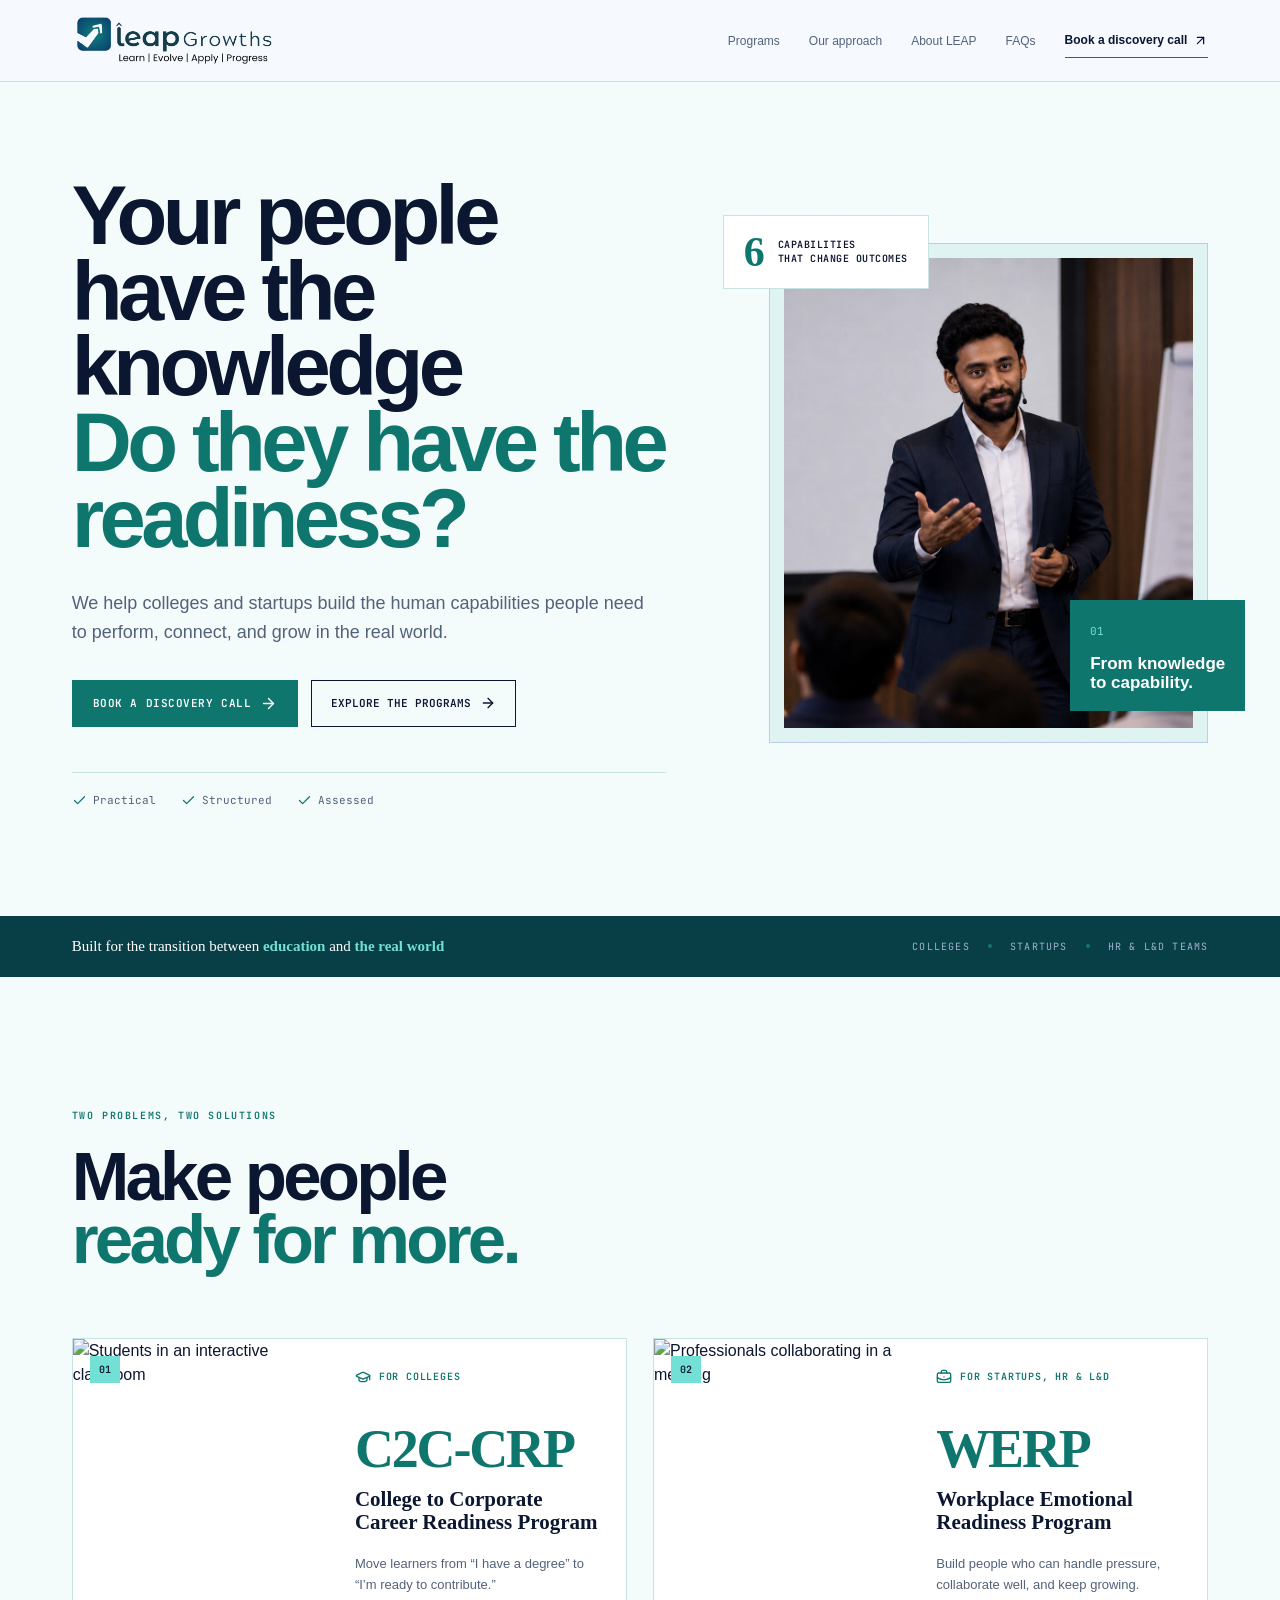
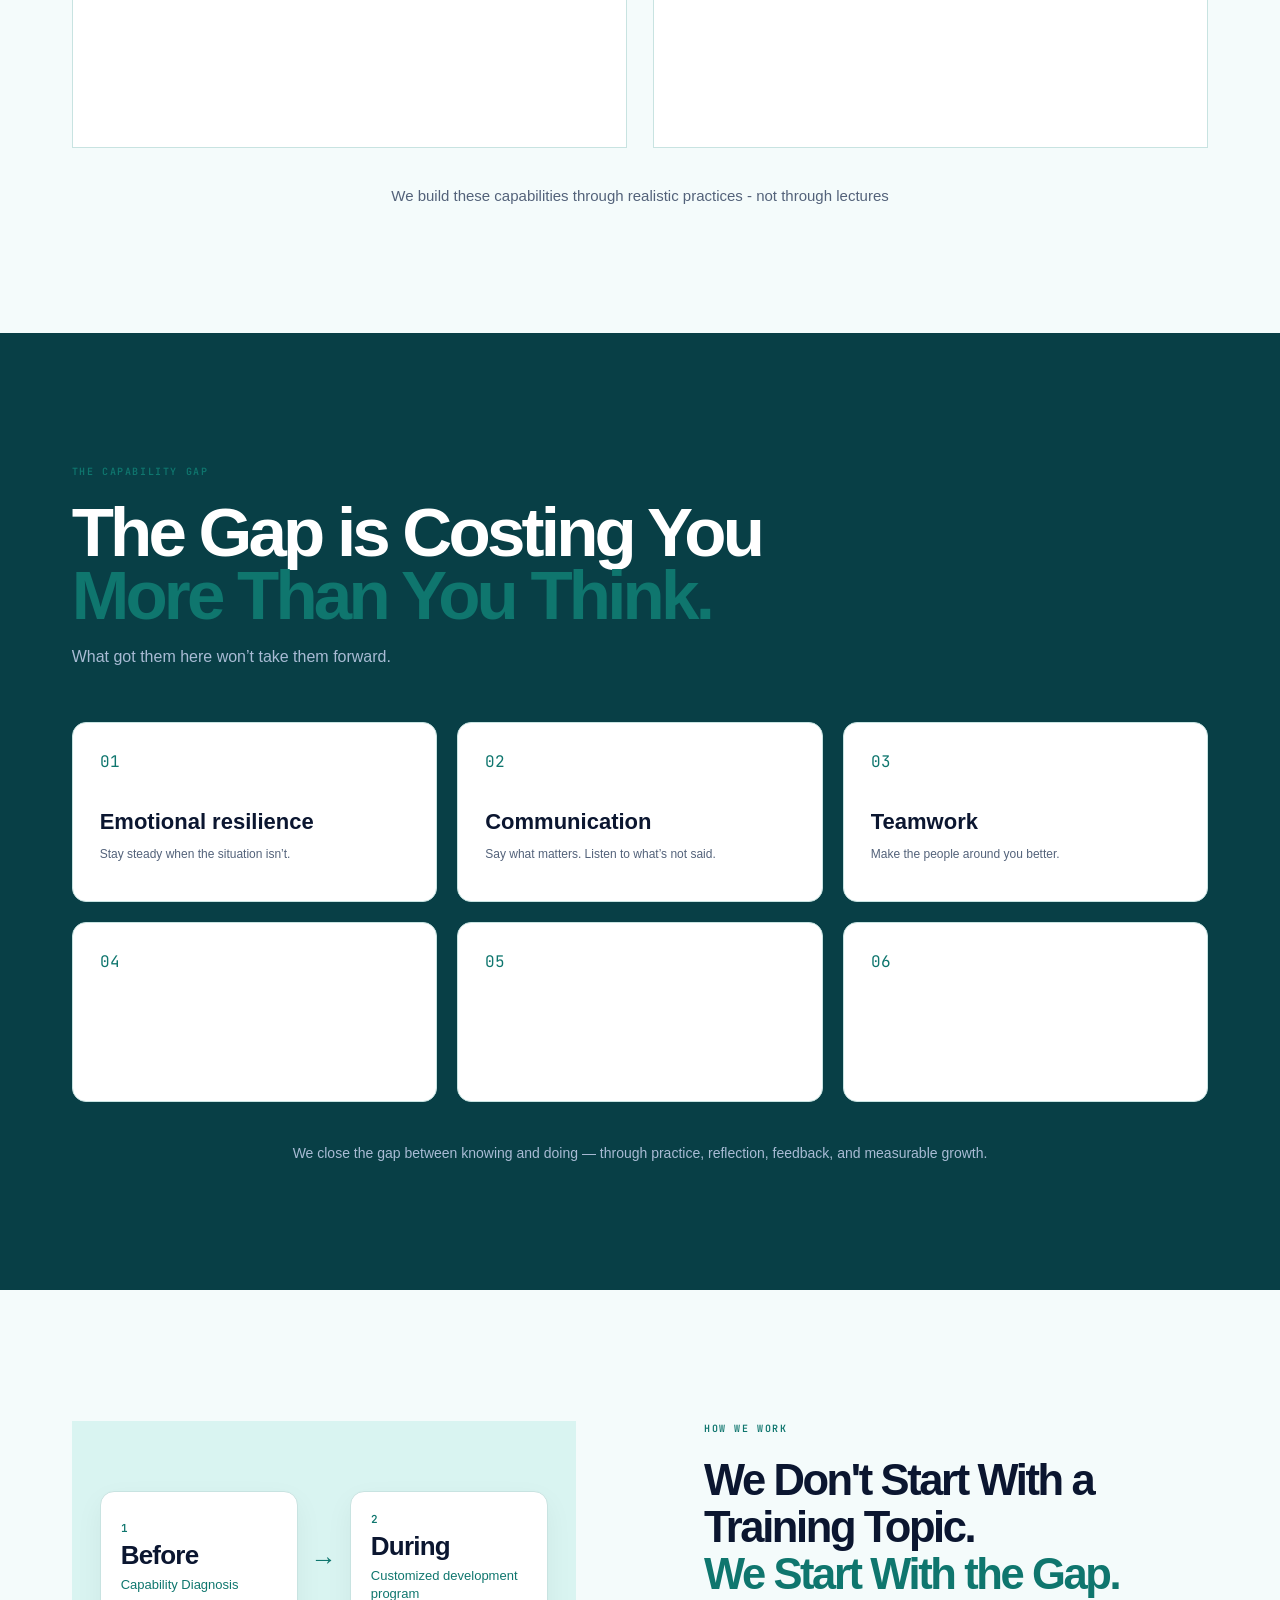
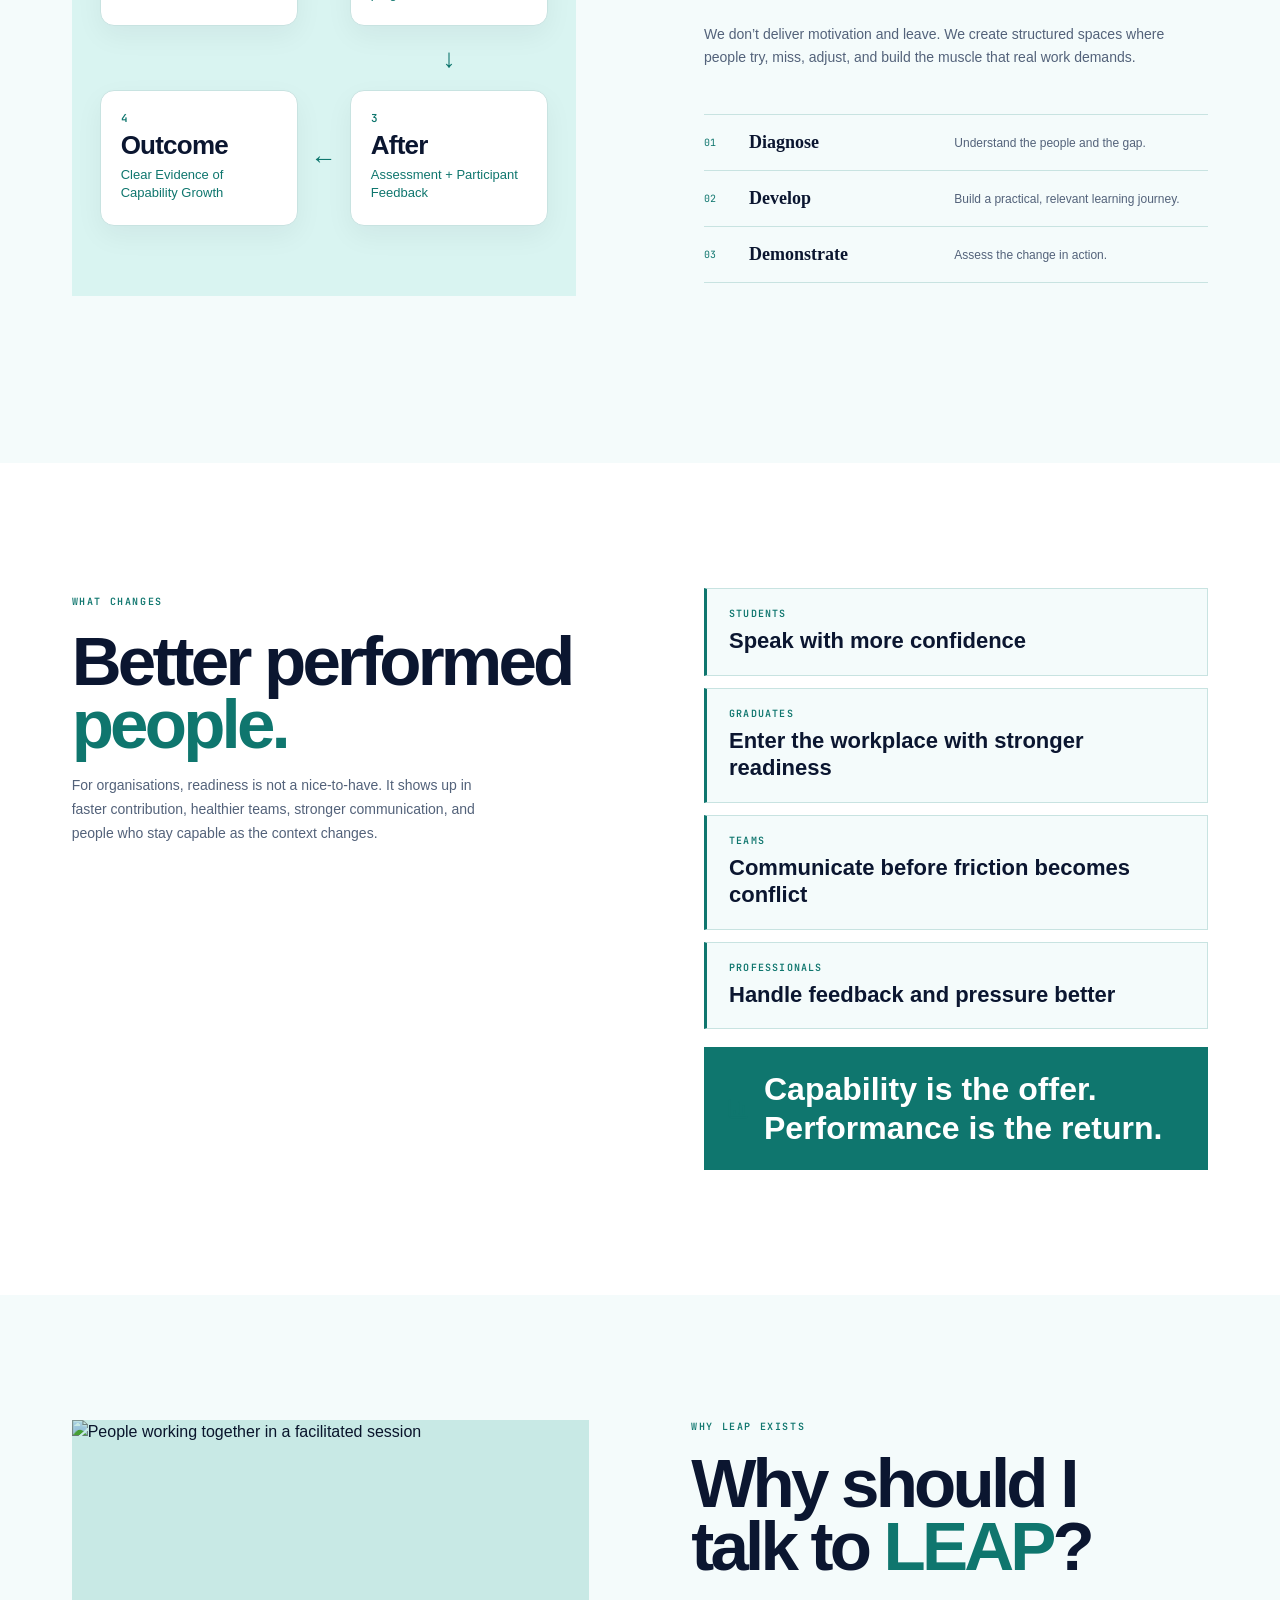
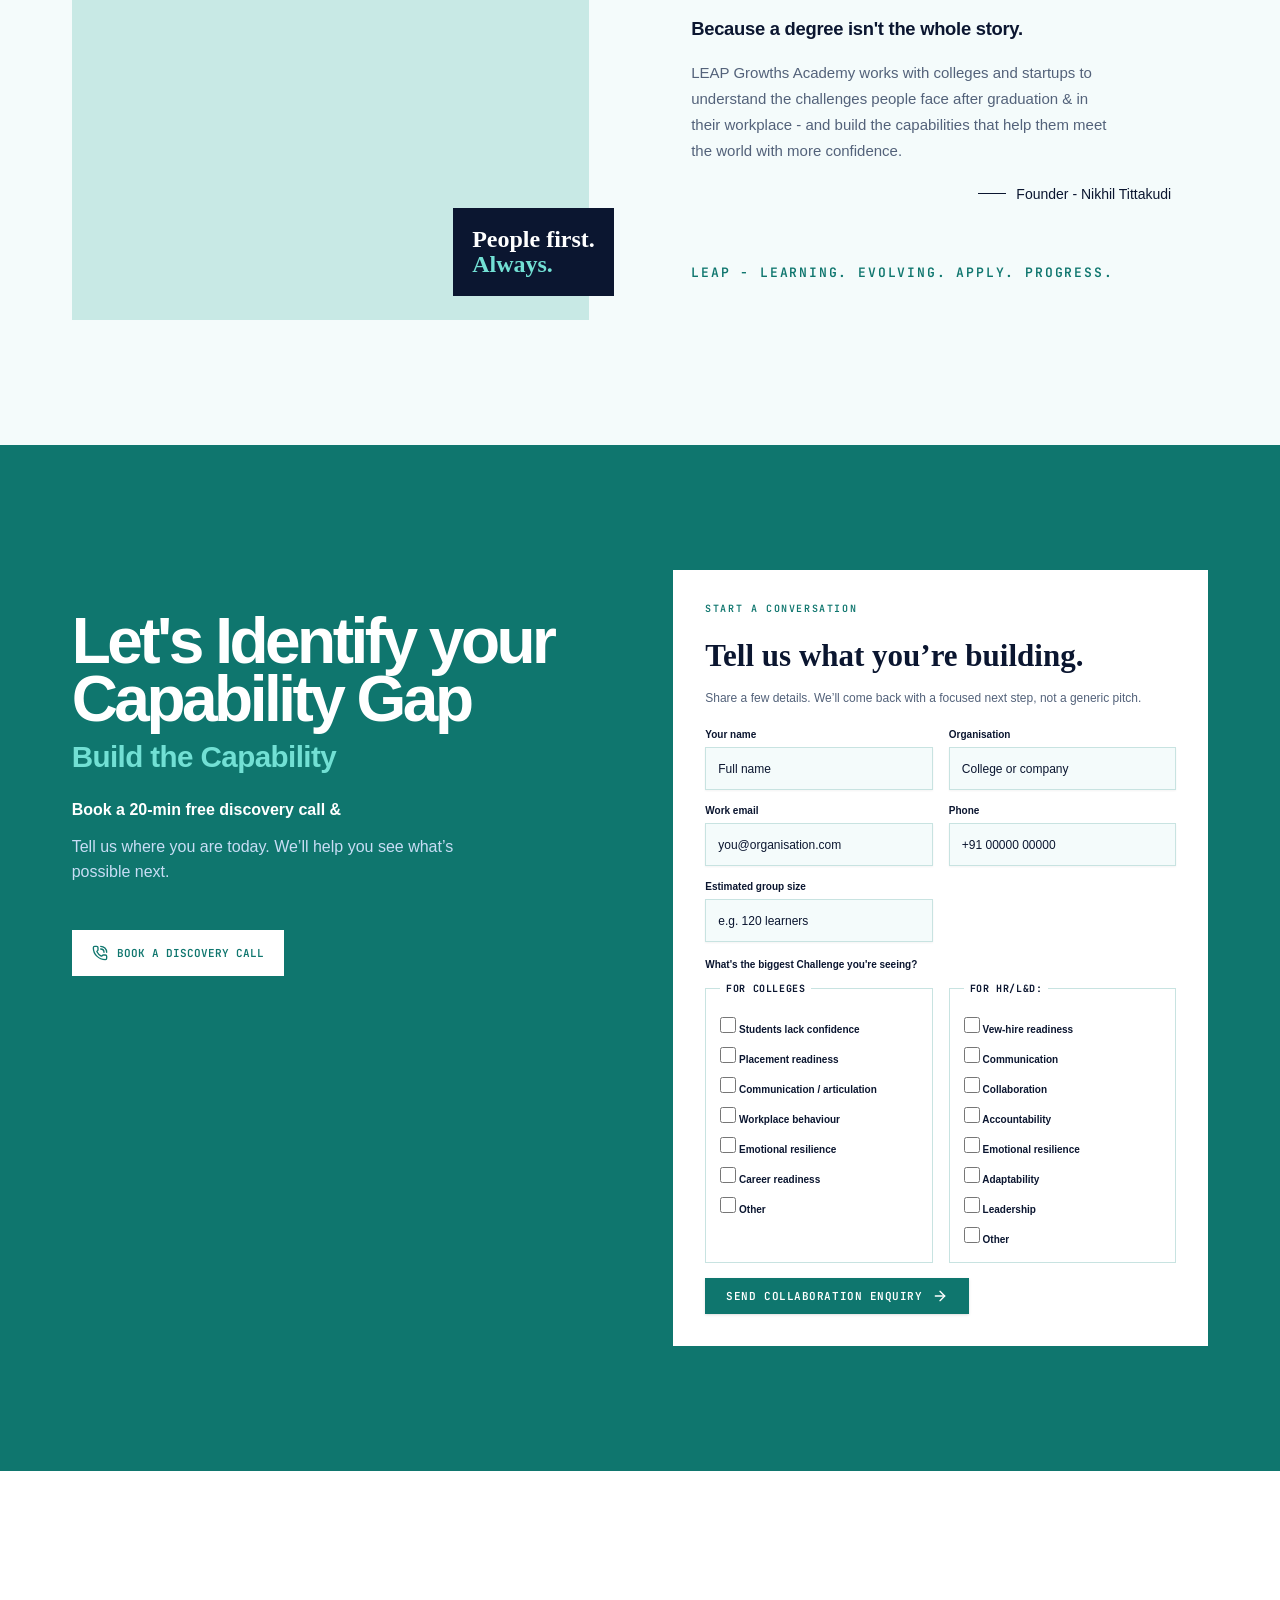
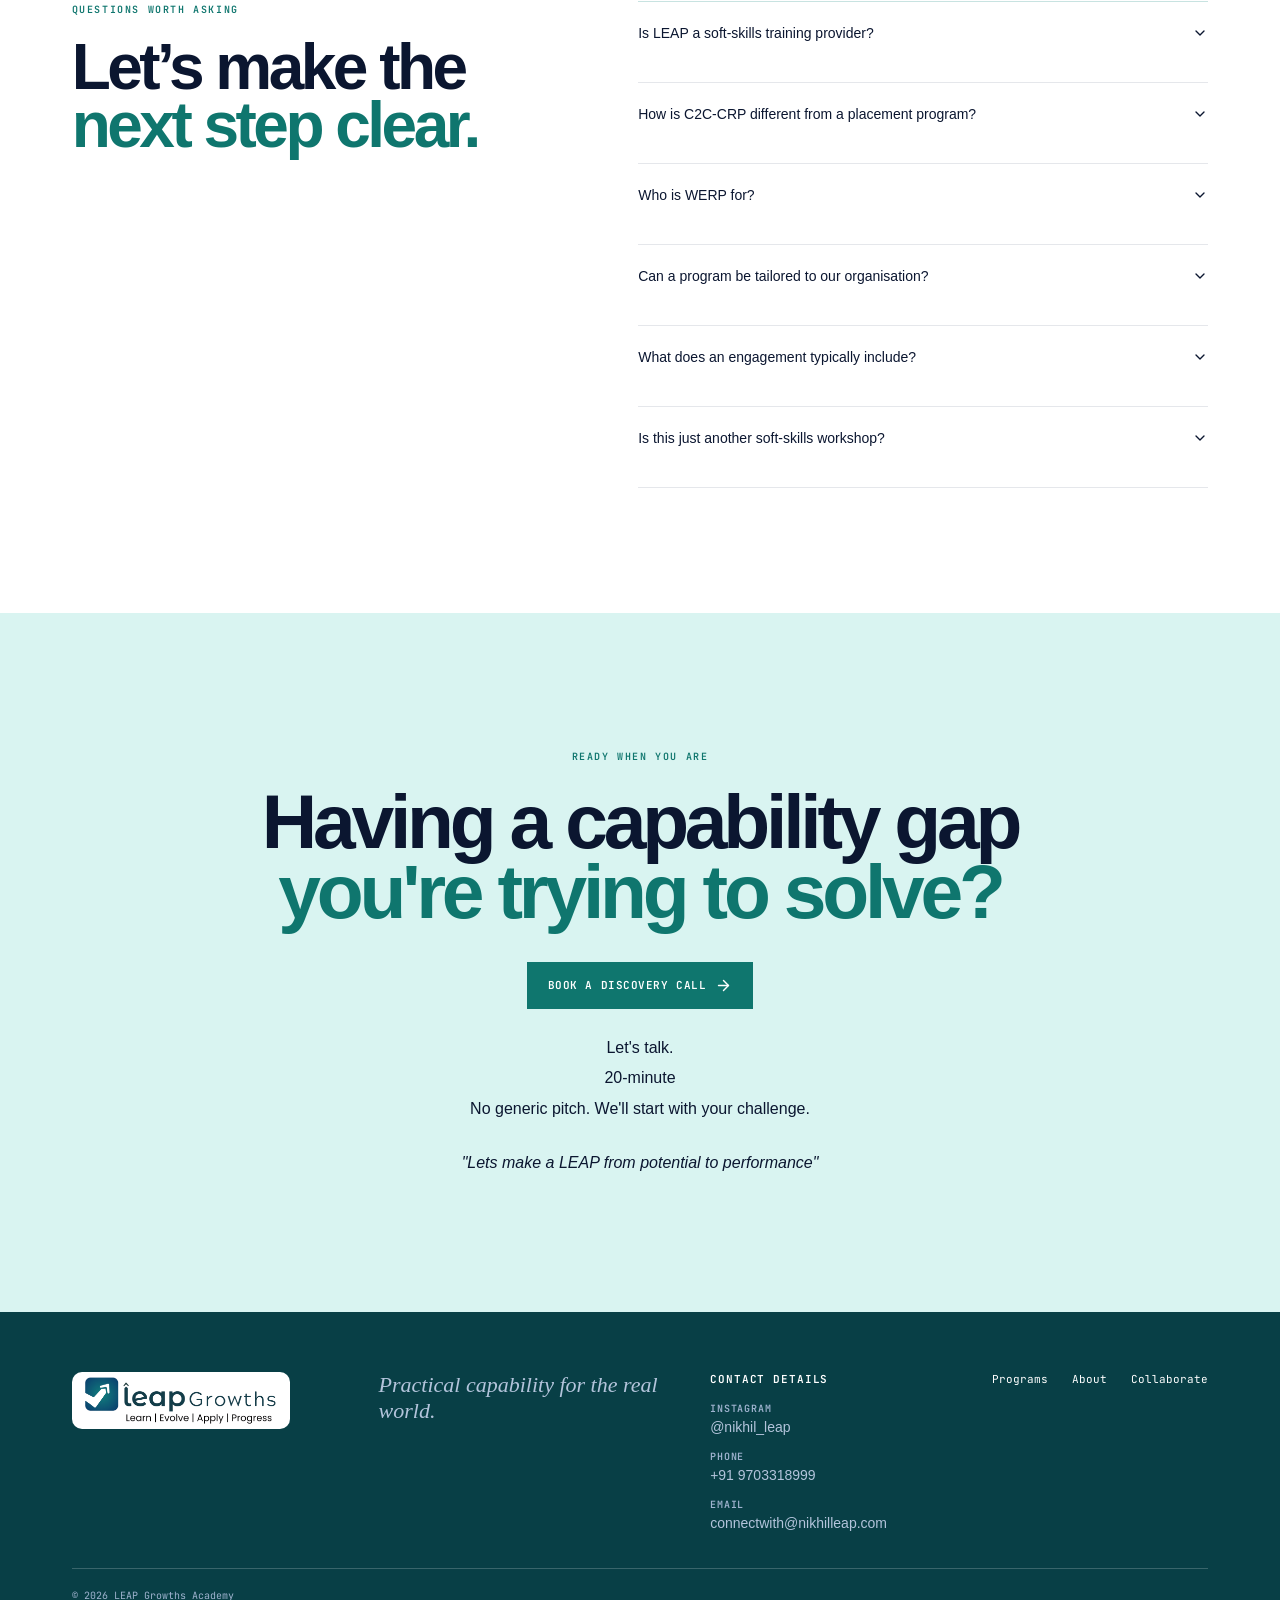
==== commit a5a9981a: "Changes made" ====
--- a/index.html
+++ b/index.html
@@ -44,10 +44,10 @@
             <a href="#approach" data-testid="nav-approach-link" x-file-name="App" x-line-number="64" x-column="387" x-component="a" x-id="App_64_387" x-dynamic="false" data-nce-hover-nav="true">Our approach</a>
             <a href="#about" data-testid="nav-about-link" x-file-name="App" x-line-number="64" x-column="475" x-component="a" x-id="App_64_475" x-dynamic="false" data-nce-hover-nav="true">About LEAP</a>
             <a href="#faq" data-testid="nav-faq-link" x-file-name="App" x-line-number="64" x-column="555" x-component="a" x-id="App_64_555" x-dynamic="false" data-nce-hover-nav="true">FAQs</a>
-            <button class="nav-call" data-testid="nav-discovery-call-button" x-file-name="App" x-line-number="64" x-column="625" x-component="button" x-id="App_64_625" x-dynamic="false">
+            <a class="nav-call" data-testid="nav-discovery-call-button" data-discovery-call="true" x-file-name="App" x-line-number="64" x-column="625" x-component="a" x-id="App_64_625" x-dynamic="false">
               Book a discovery call
               <svg xmlns="http://www.w3.org/2000/svg" width="15" height="15" viewBox="0 0 24 24" fill="none" stroke="currentColor" stroke-width="2" stroke-linecap="round" stroke-linejoin="round" class="lucide lucide-arrow-up-right" aria-hidden="true" x-file-name="App" x-line-number="64" x-column="768" x-component="ArrowUpRight" x-id="App_64_768" x-dynamic="false"><path d="M7 7h10v10"></path><path d="M7 17 17 7"></path></svg>
-            </button>
+            </a>
           </nav>
           <button class="menu-button" aria-label="Toggle navigation menu" data-testid="mobile-menu-toggle" x-file-name="App" x-line-number="64" x-column="809" x-component="button" x-id="App_64_809" x-dynamic="true" x-source-type="computed" x-source-editable="false">
             <svg xmlns="http://www.w3.org/2000/svg" width="24" height="24" viewBox="0 0 24 24" fill="none" stroke="currentColor" stroke-width="2" stroke-linecap="round" stroke-linejoin="round" class="lucide lucide-menu" aria-hidden="true"><path d="M4 12h16"></path><path d="M4 18h16"></path><path d="M4 6h16"></path></svg>
@@ -58,17 +58,17 @@
             <div class="hero-inner" x-file-name="App" x-line-number="66" x-column="64" x-component="div" x-id="App_66_64" x-dynamic="false">
               <div class="hero-copy" x-file-name="App" x-line-number="66" x-column="92" x-component="div" x-id="App_66_92" x-dynamic="false">
                 <h1 x-file-name="App" x-line-number="66" x-column="234" x-component="h1" x-id="App_66_234" x-dynamic="false">
-                  Degrees open doors.<br x-file-name="App" x-line-number="66" x-column="257" x-component="br" x-id="App_66_257" x-dynamic="false">
-                  <em x-file-name="App" x-line-number="66" x-column="263" x-component="em" x-id="App_66_263" x-dynamic="false">Readiness keeps them open.</em>
+                  Your people have the knowledge<br x-file-name="App" x-line-number="66" x-column="257" x-component="br" x-id="App_66_257" x-dynamic="false">
+                  <em x-file-name="App" x-line-number="66" x-column="263" x-component="em" x-id="App_66_263" x-dynamic="false">Do they have the readiness?</em>
                 </h1>
                 <p class="hero-subtitle" x-file-name="App" x-line-number="66" x-column="303" x-component="p" x-id="App_66_303" x-dynamic="false">
                   We help colleges and startups build the human capabilities people need to perform, connect, and grow in the real world.
                 </p>
                 <div class="hero-actions" x-file-name="App" x-line-number="66" x-column="455" x-component="div" x-id="App_66_455" x-dynamic="false">
-                  <button class="button button--blue" data-testid="hero-discovery-call-button" x-file-name="App" x-line-number="66" x-column="485" x-component="button" x-id="App_66_485" x-dynamic="false">
+                  <a class="button button--blue" data-testid="hero-discovery-call-button" data-discovery-call="true" x-file-name="App" x-line-number="66" x-column="485" x-component="a" x-id="App_66_485" x-dynamic="false">
                     Book a discovery call
                     <svg xmlns="http://www.w3.org/2000/svg" width="17" height="17" viewBox="0 0 24 24" fill="none" stroke="currentColor" stroke-width="2" stroke-linecap="round" stroke-linejoin="round" class="lucide lucide-arrow-right" aria-hidden="true"><path d="M5 12h14"></path><path d="m12 5 7 7-7 7"></path></svg>
-                  </button>
+                  </a>
                   <a class="button button--outline" href="#programs" data-testid="hero-explore-programs-link" x-file-name="App" x-line-number="66" x-column="655" x-component="a" x-id="App_66_655" x-dynamic="false">Explore the programs
                   <svg xmlns="http://www.w3.org/2000/svg" width="16" height="16" viewBox="0 0 24 24" fill="none" stroke="currentColor" stroke-width="2" stroke-linecap="round" stroke-linejoin="round" class="lucide lucide-arrow-right" aria-hidden="true"><path d="M5 12h14"></path><path d="m12 5 7 7-7 7"></path></svg>
                   </a>
@@ -119,15 +119,12 @@
           <section class="pathways section-wrap" id="programs" data-testid="programs-section" x-file-name="App" x-line-number="68" x-column="6" x-component="section" x-id="App_68_6" x-dynamic="false">
             <div class="section-head" x-file-name="App" x-line-number="68" x-column="94" x-component="div" x-id="App_68_94" x-dynamic="false">
               <div x-file-name="App" x-line-number="68" x-column="124" x-component="div" x-id="App_68_124" x-dynamic="false">
-                <span class="section-tag" x-file-name="App" x-line-number="68" x-column="129" x-component="span" x-id="App_68_129" x-dynamic="false">Two paths. One outcome.</span>
+                <span class="section-tag" x-file-name="App" x-line-number="68" x-column="129" x-component="span" x-id="App_68_129" x-dynamic="false">Two Problems, Two Solutions</span>
                 <h2 x-file-name="App" x-line-number="68" x-column="189" x-component="h2" x-id="App_68_189" x-dynamic="false">
                   Make people<br x-file-name="App" x-line-number="68" x-column="204" x-component="br" x-id="App_68_204" x-dynamic="false">
                   <em x-file-name="App" x-line-number="68" x-column="210" x-component="em" x-id="App_68_210" x-dynamic="false">ready for more.</em>
                 </h2>
               </div>
-              <p x-file-name="App" x-line-number="68" x-column="245" x-component="p" x-id="App_68_245" x-dynamic="false">
-                Technical knowledge is the starting line. We build what helps people navigate everything after it.
-              </p>
             </div>
             <div class="pathway-grid" x-file-name="App" x-line-number="68" x-column="356" x-component="div" x-id="App_68_356" x-dynamic="false">
               <article class="pathway-card pathway-card--college" data-testid="college-program-card" x-file-name="App" x-line-number="68" x-column="386" x-component="article" x-id="App_68_386" x-dynamic="false">
@@ -179,19 +176,18 @@
                 </div>
               </article>
             </div>
+            <p class="pathway-note">We build these capabilities through realistic practices - not through lectures</p>
           </section>
           <section class="gap-section section-wrap" id="approach" data-testid="approach-section" x-file-name="App" x-line-number="69" x-column="6" x-component="section" x-id="App_69_6" x-dynamic="false">
-            <div class="section-head section-head--dark" x-file-name="App" x-line-number="69" x-column="97" x-component="div" x-id="App_69_97" x-dynamic="false">
+            <div class="section-head section-head--dark section-head--gap" x-file-name="App" x-line-number="69" x-column="97" x-component="div" x-id="App_69_97" x-dynamic="false">
               <div x-file-name="App" x-line-number="69" x-column="146" x-component="div" x-id="App_69_146" x-dynamic="false">
                 <span class="section-tag" x-file-name="App" x-line-number="69" x-column="151" x-component="span" x-id="App_69_151" x-dynamic="false">The capability gap</span>
                 <h2 x-file-name="App" x-line-number="69" x-column="206" x-component="h2" x-id="App_69_206" x-dynamic="false">
-                  What got them here<br x-file-name="App" x-line-number="69" x-column="228" x-component="br" x-id="App_69_228" x-dynamic="false">
-                  <em x-file-name="App" x-line-number="69" x-column="234" x-component="em" x-id="App_69_234" x-dynamic="false">won’t take them forward.</em>
+                  The Gap is Costing You<br x-file-name="App" x-line-number="69" x-column="228" x-component="br" x-id="App_69_228" x-dynamic="false">
+                  <em x-file-name="App" x-line-number="69" x-column="234" x-component="em" x-id="App_69_234" x-dynamic="false">More Than You Think.</em>
                 </h2>
-              </div>
-              <p x-file-name="App" x-line-number="69" x-column="278" x-component="p" x-id="App_69_278" x-dynamic="false">
-                We close the gap between knowing and doing — through practice, reflection, feedback, and measurable growth.
-              </p>
+                <p class="gap-support">What got them here won’t take them forward.</p>
+              </div>
             </div>
             <div class="capability-grid" x-file-name="App" x-line-number="69" x-column="398" x-component="div" x-id="App_69_398" x-dynamic="true" x-source-type="computed" x-source-editable="false">
               <div class="capability" data-testid="capability-01" x-file-name="App" x-line-number="69" x-column="868" x-component="div" x-id="App_69_868" x-dynamic="false">
@@ -249,21 +245,46 @@
                 </p>
               </div>
             </div>
+            <p class="gap-close">We close the gap between knowing and doing — through practice, reflection, feedback, and measurable growth.</p>
           </section>
           <section class="method section-wrap" data-testid="method-section" x-file-name="App" x-line-number="70" x-column="6" x-component="section" x-id="App_70_6" x-dynamic="false">
+            <div class="method-left">
             <div class="method-visual" x-file-name="App" x-line-number="70" x-column="76" x-component="div" x-id="App_70_76" x-dynamic="false">
-              <div class="method-quote" x-file-name="App" x-line-number="70" x-column="107" x-component="div" x-id="App_70_107" x-dynamic="false">
-                “The question is not whether people have potential.<br x-file-name="App" x-line-number="70" x-column="188" x-component="br" x-id="App_70_188" x-dynamic="false">
-                <em x-file-name="App" x-line-number="70" x-column="194" x-component="em" x-id="App_70_194" x-dynamic="false">It’s whether the system helps them use it.</em>
-                ”
-              </div>
-              <span class="method-mark" x-file-name="App" x-line-number="70" x-column="252" x-component="span" x-id="App_70_252" x-dynamic="false">LEAP / 02</span>
+              <div class="method-flow" aria-label="Four-stage process">
+                <div class="method-stage method-stage--1">
+                  <span class="method-stage-num">1</span>
+                  <strong class="method-stage-label">Before</strong>
+                  <span class="method-stage-desc">Capability Diagnosis</span>
+                </div>
+                <span class="method-arrow method-arrow--right" aria-hidden="true">→</span>
+                <span class="method-arrow method-arrow--mobile" aria-hidden="true">↓</span>
+                <div class="method-stage method-stage--2">
+                  <span class="method-stage-num">2</span>
+                  <strong class="method-stage-label">During</strong>
+                  <span class="method-stage-desc">Customized development program</span>
+                </div>
+                <span class="method-arrow method-arrow--down" aria-hidden="true">↓</span>
+                <div class="method-stage method-stage--3">
+                  <span class="method-stage-num">3</span>
+                  <strong class="method-stage-label">After</strong>
+                  <span class="method-stage-desc">Assessment + Participant Feedback</span>
+                </div>
+                <span class="method-arrow method-arrow--left" aria-hidden="true">←</span>
+                <span class="method-arrow method-arrow--mobile" aria-hidden="true">↓</span>
+                <div class="method-stage method-stage--4">
+                  <span class="method-stage-num">4</span>
+                  <strong class="method-stage-label">Outcome</strong>
+                  <span class="method-stage-desc">Clear Evidence of Capability Growth</span>
+                </div>
+              </div>
+            </div>
+            <p class="method-support">No "one-size fits all" Workshops</p>
             </div>
             <div class="method-copy" x-file-name="App" x-line-number="70" x-column="304" x-component="div" x-id="App_70_304" x-dynamic="false">
               <span class="section-tag" x-file-name="App" x-line-number="70" x-column="333" x-component="span" x-id="App_70_333" x-dynamic="false">How we work</span>
               <h2 x-file-name="App" x-line-number="70" x-column="381" x-component="h2" x-id="App_70_381" x-dynamic="false">
-                Training that<br x-file-name="App" x-line-number="70" x-column="398" x-component="br" x-id="App_70_398" x-dynamic="false">
-                <em x-file-name="App" x-line-number="70" x-column="404" x-component="em" x-id="App_70_404" x-dynamic="false">meets reality.</em>
+                We Don't Start With a Training Topic.<br x-file-name="App" x-line-number="70" x-column="398" x-component="br" x-id="App_70_398" x-dynamic="false">
+                <em x-file-name="App" x-line-number="70" x-column="404" x-component="em" x-id="App_70_404" x-dynamic="false">We Start With the Gap.</em>
               </h2>
               <p x-file-name="App" x-line-number="70" x-column="432" x-component="p" x-id="App_70_432" x-dynamic="false">
                 We don’t deliver motivation and leave. We create structured spaces where people try, miss, adjust, and build the muscle that real work demands.
@@ -291,13 +312,14 @@
                   </p>
                 </div>
               </div>
+              <p class="method-reality">Training that meets reality.</p>
             </div>
           </section>
           <section class="outcomes section-wrap" data-testid="outcomes-section" x-file-name="App" x-line-number="71" x-column="6" x-component="section" x-id="App_71_6" x-dynamic="false">
             <div class="outcomes-intro" x-file-name="App" x-line-number="71" x-column="80" x-component="div" x-id="App_71_80" x-dynamic="false">
               <span class="section-tag" x-file-name="App" x-line-number="71" x-column="112" x-component="span" x-id="App_71_112" x-dynamic="false">What changes</span>
               <h2 x-file-name="App" x-line-number="71" x-column="161" x-component="h2" x-id="App_71_161" x-dynamic="false">
-                Better prepared<br x-file-name="App" x-line-number="71" x-column="180" x-component="br" x-id="App_71_180" x-dynamic="false">
+                Better performed<br x-file-name="App" x-line-number="71" x-column="180" x-component="br" x-id="App_71_180" x-dynamic="false">
                 <em x-file-name="App" x-line-number="71" x-column="186" x-component="em" x-id="App_71_186" x-dynamic="false">people.</em>
               </h2>
               <p x-file-name="App" x-line-number="71" x-column="207" x-component="p" x-id="App_71_207" x-dynamic="false">
@@ -305,33 +327,21 @@
               </p>
             </div>
             <div class="outcome-list" x-file-name="App" x-line-number="71" x-column="400" x-component="div" x-id="App_71_400" x-dynamic="true" x-source-type="computed" x-source-editable="false">
-              <div data-testid="outcome-1" x-file-name="App" x-line-number="71" x-column="647" x-component="div" x-id="App_71_647" x-dynamic="false">
-                <span x-file-name="App" x-line-number="71" x-column="696" x-component="span" x-id="App_71_696" x-dynamic="true" x-source-type="computed" x-source-editable="false">0<span data-ve-dynamic="true" x-excluded="true" x-file-name="App" x-line-number="71" x-column="696" x-component="span" x-id="App_71_696_expr1" x-dynamic="true" x-source-type="computed" x-source-editable="false" style="display: contents;">1</span></span>
-                <svg xmlns="http://www.w3.org/2000/svg" width="19" height="19" viewBox="0 0 24 24" fill="none" stroke="currentColor" stroke-width="2" stroke-linecap="round" stroke-linejoin="round" class="lucide lucide-check" aria-hidden="true"><path d="M20 6 9 17l-5-5"></path></svg>
-                <p x-file-name="App" x-line-number="71" x-column="736" x-component="p" x-id="App_71_736" x-dynamic="true" x-source-type="static-local" x-source-file="/app/frontend/src/App.js" x-source-file-abs="/app/frontend/src/App.js" x-source-line="71" x-source-editable="true" x-array-file="/app/frontend/src/App.js" x-array-line="71" x-array-item-param="text" x-array-inline="true">
-                  Learners who enter work with confidence
-                </p>
-              </div>
-              <div data-testid="outcome-2" x-file-name="App" x-line-number="71" x-column="647" x-component="div" x-id="App_71_647" x-dynamic="false">
-                <span x-file-name="App" x-line-number="71" x-column="696" x-component="span" x-id="App_71_696" x-dynamic="true" x-source-type="computed" x-source-editable="false">0<span data-ve-dynamic="true" x-excluded="true" x-file-name="App" x-line-number="71" x-column="696" x-component="span" x-id="App_71_696_expr1" x-dynamic="true" x-source-type="computed" x-source-editable="false" style="display: contents;">2</span></span>
-                <svg xmlns="http://www.w3.org/2000/svg" width="19" height="19" viewBox="0 0 24 24" fill="none" stroke="currentColor" stroke-width="2" stroke-linecap="round" stroke-linejoin="round" class="lucide lucide-check" aria-hidden="true"><path d="M20 6 9 17l-5-5"></path></svg>
-                <p x-file-name="App" x-line-number="71" x-column="736" x-component="p" x-id="App_71_736" x-dynamic="true" x-source-type="static-local" x-source-file="/app/frontend/src/App.js" x-source-file-abs="/app/frontend/src/App.js" x-source-line="71" x-source-editable="true" x-array-file="/app/frontend/src/App.js" x-array-line="71" x-array-item-param="text" x-array-inline="true">
-                  Teams that communicate before friction compounds
-                </p>
-              </div>
-              <div data-testid="outcome-3" x-file-name="App" x-line-number="71" x-column="647" x-component="div" x-id="App_71_647" x-dynamic="false">
-                <span x-file-name="App" x-line-number="71" x-column="696" x-component="span" x-id="App_71_696" x-dynamic="true" x-source-type="computed" x-source-editable="false">0<span data-ve-dynamic="true" x-excluded="true" x-file-name="App" x-line-number="71" x-column="696" x-component="span" x-id="App_71_696_expr1" x-dynamic="true" x-source-type="computed" x-source-editable="false" style="display: contents;">3</span></span>
-                <svg xmlns="http://www.w3.org/2000/svg" width="19" height="19" viewBox="0 0 24 24" fill="none" stroke="currentColor" stroke-width="2" stroke-linecap="round" stroke-linejoin="round" class="lucide lucide-check" aria-hidden="true"><path d="M20 6 9 17l-5-5"></path></svg>
-                <p x-file-name="App" x-line-number="71" x-column="736" x-component="p" x-id="App_71_736" x-dynamic="true" x-source-type="static-local" x-source-file="/app/frontend/src/App.js" x-source-file-abs="/app/frontend/src/App.js" x-source-line="71" x-source-editable="true" x-array-file="/app/frontend/src/App.js" x-array-line="71" x-array-item-param="text" x-array-inline="true">
-                  Professionals who handle feedback and pressure
-                </p>
-              </div>
-              <div data-testid="outcome-4" x-file-name="App" x-line-number="71" x-column="647" x-component="div" x-id="App_71_647" x-dynamic="false">
-                <span x-file-name="App" x-line-number="71" x-column="696" x-component="span" x-id="App_71_696" x-dynamic="true" x-source-type="computed" x-source-editable="false">0<span data-ve-dynamic="true" x-excluded="true" x-file-name="App" x-line-number="71" x-column="696" x-component="span" x-id="App_71_696_expr1" x-dynamic="true" x-source-type="computed" x-source-editable="false" style="display: contents;">4</span></span>
-                <svg xmlns="http://www.w3.org/2000/svg" width="19" height="19" viewBox="0 0 24 24" fill="none" stroke="currentColor" stroke-width="2" stroke-linecap="round" stroke-linejoin="round" class="lucide lucide-check" aria-hidden="true"><path d="M20 6 9 17l-5-5"></path></svg>
-                <p x-file-name="App" x-line-number="71" x-column="736" x-component="p" x-id="App_71_736" x-dynamic="true" x-source-type="static-local" x-source-file="/app/frontend/src/App.js" x-source-file-abs="/app/frontend/src/App.js" x-source-line="71" x-source-editable="true" x-array-file="/app/frontend/src/App.js" x-array-line="71" x-array-item-param="text" x-array-inline="true">
-                  A culture where growth is a shared responsibility
-                </p>
+              <div class="outcome-item" data-testid="outcome-1" x-file-name="App" x-line-number="71" x-column="647" x-component="div" x-id="App_71_647" x-dynamic="false">
+                <span>STUDENTS</span>
+                <p>Speak with more confidence</p>
+              </div>
+              <div class="outcome-item" data-testid="outcome-2" x-file-name="App" x-line-number="71" x-column="647" x-component="div" x-id="App_71_647" x-dynamic="false">
+                <span>GRADUATES</span>
+                <p>Enter the workplace with stronger readiness</p>
+              </div>
+              <div class="outcome-item" data-testid="outcome-3" x-file-name="App" x-line-number="71" x-column="647" x-component="div" x-id="App_71_647" x-dynamic="false">
+                <span>TEAMS</span>
+                <p>Communicate before friction becomes conflict</p>
+              </div>
+              <div class="outcome-item" data-testid="outcome-4" x-file-name="App" x-line-number="71" x-column="647" x-component="div" x-id="App_71_647" x-dynamic="false">
+                <span>PROFESSIONALS</span>
+                <p>Handle feedback and pressure better</p>
               </div>
               <div class="outcome-callout" x-file-name="App" x-line-number="71" x-column="757" x-component="div" x-id="App_71_757" x-dynamic="false">
                 <svg xmlns="http://www.w3.org/2000/svg" width="22" height="22" viewBox="0 0 24 24" fill="none" stroke="currentColor" stroke-width="2" stroke-linecap="round" stroke-linejoin="round" class="lucide lucide-chart-column" aria-hidden="true" x-file-name="App" x-line-number="71" x-column="790" x-component="BarChart3" x-id="App_71_790" x-dynamic="false"><path d="M3 3v16a2 2 0 0 0 2 2h16"></path><path d="M18 17V9"></path><path d="M13 17V5"></path><path d="M8 17v-3"></path></svg>
@@ -346,18 +356,21 @@
             </div>
             <div class="about-copy" x-file-name="App" x-line-number="72" x-column="295" x-component="div" x-id="App_72_295" x-dynamic="false">
               <span class="section-tag" x-file-name="App" x-line-number="72" x-column="323" x-component="span" x-id="App_72_323" x-dynamic="false">Why LEAP exists</span>
-              <h2 x-file-name="App" x-line-number="72" x-column="375" x-component="h2" x-id="App_72_375" x-dynamic="false">
-                Because a degree<br x-file-name="App" x-line-number="72" x-column="395" x-component="br" x-id="App_72_395" x-dynamic="false">
-                <em x-file-name="App" x-line-number="72" x-column="401" x-component="em" x-id="App_72_401" x-dynamic="false">isn’t the whole story.</em>
+              <h2 class="about-heading" x-file-name="App" x-line-number="72" x-column="375" x-component="h2" x-id="App_72_375" x-dynamic="false">
+                Why should I talk to <em x-file-name="App" x-line-number="72" x-column="401" x-component="em" x-id="App_72_401" x-dynamic="false">LEAP</em>?
               </h2>
+              <br>
+              <p class="about-subhead">Because a degree isn't the whole story.</p>
               <p class="about-lead" x-file-name="App" x-line-number="72" x-column="437" x-component="p" x-id="App_72_437" x-dynamic="false">
-                LEAP Growths Academy works with colleges and startups to understand the challenges people face after graduation — and build the capabilities that help them meet the world with more confidence.
+                LEAP Growths Academy works with colleges and startups to understand the challenges people face after graduation &amp; in their workplace - and build the capabilities that help them meet the world with more confidence.
               </p>
-              <p x-file-name="App" x-line-number="72" x-column="659" x-component="p" x-id="App_72_659" x-dynamic="false">
-                Founded by Nikhil Tittakudi an Emotional Recovery &amp; Wellness Coach, LEAP brings emotional awareness into practical professional development. The work is human, structured, and designed for application.
+              <p class="about-founder">
+                <span class="about-founder-rule" aria-hidden="true"></span>
+                <span>Founder - Nikhil Tittakudi</span>
               </p>
+              <br><br>
               <p class="about-signature" x-file-name="App" x-line-number="72" x-column="871" x-component="p" x-id="App_72_871" x-dynamic="false">
-                LEAP — Learning. Evolving. Applying. Progressing.
+                LEAP - Learning. Evolving. Apply. Progress.
               </p>
             </div>
           </section>
@@ -365,29 +378,20 @@
             <div class="enquiry-copy" x-file-name="App" x-line-number="73" x-column="99" x-component="div" x-id="App_73_99" x-dynamic="false">
               <span class="section-tag" x-file-name="App" x-line-number="73" x-column="129" x-component="span" x-id="App_73_129" x-dynamic="false">Your next move</span>
               <h2 x-file-name="App" x-line-number="73" x-column="180" x-component="h2" x-id="App_73_180" x-dynamic="false">
-                Build the capability<br x-file-name="App" x-line-number="73" x-column="204" x-component="br" x-id="App_73_204" x-dynamic="false">
-                <em x-file-name="App" x-line-number="73" x-column="210" x-component="em" x-id="App_73_210" x-dynamic="false">your people need.</em>
+                Let's Identify your Capability Gap<br x-file-name="App" x-line-number="73" x-column="204" x-component="br" x-id="App_73_204" x-dynamic="false">
+                <em class="enquiry-subhead" x-file-name="App" x-line-number="73" x-column="210" x-component="em" x-id="App_73_210" x-dynamic="false">Build the Capability</em>
               </h2>
+              <p class="enquiry-call-note">Book a 20-min free discovery call &amp;</p>
               <p x-file-name="App" x-line-number="73" x-column="241" x-component="p" x-id="App_73_241" x-dynamic="false">
                 Tell us where you are today. We’ll help you see what’s possible next.
               </p>
               <div class="enquiry-actions" x-file-name="App" x-line-number="73" x-column="317" x-component="div" x-id="App_73_317" x-dynamic="false">
-                <button class="button button--light" data-testid="enquiry-discovery-call-button" x-file-name="App" x-line-number="73" x-column="350" x-component="button" x-id="App_73_350" x-dynamic="false">
+                <a class="button button--light" data-testid="enquiry-discovery-call-button" data-discovery-call="true" x-file-name="App" x-line-number="73" x-column="350" x-component="a" x-id="App_73_350" x-dynamic="false">
                   <svg xmlns="http://www.w3.org/2000/svg" width="16" height="16" viewBox="0 0 24 24" fill="none" stroke="currentColor" stroke-width="2" stroke-linecap="round" stroke-linejoin="round" class="lucide lucide-phone-call" aria-hidden="true" x-file-name="App" x-line-number="73" x-column="469" x-component="PhoneCall" x-id="App_73_469" x-dynamic="false"><path d="M13 2a9 9 0 0 1 9 9"></path><path d="M13 6a5 5 0 0 1 5 5"></path><path d="M13.832 16.568a1 1 0 0 0 1.213-.303l.355-.465A2 2 0 0 1 17 15h3a2 2 0 0 1 2 2v3a2 2 0 0 1-2 2A18 18 0 0 1 2 4a2 2 0 0 1 2-2h3a2 2 0 0 1 2 2v3a2 2 0 0 1-.8 1.6l-.468.351a1 1 0 0 0-.292 1.233 14 14 0 0 0 6.392 6.384"></path></svg>
                   Book a discovery call
-                </button>
-                <button class="deck-link" data-testid="capability-deck-download-button" x-file-name="App" x-line-number="73" x-column="523" x-component="button" x-id="App_73_523" x-dynamic="false">
-                  <svg xmlns="http://www.w3.org/2000/svg" width="16" height="16" viewBox="0 0 24 24" fill="none" stroke="currentColor" stroke-width="2" stroke-linecap="round" stroke-linejoin="round" class="lucide lucide-download" aria-hidden="true" x-file-name="App" x-line-number="73" x-column="622" x-component="Download" x-id="App_73_622" x-dynamic="false"><path d="M12 15V3"></path><path d="M21 15v4a2 2 0 0 1-2 2H5a2 2 0 0 1-2-2v-4"></path><path d="m7 10 5 5 5-5"></path></svg>
-                  Download capability deck
-                </button>
-              </div>
-            </div>
-            <!-- NoCodeExport: This form needs a backend to handle submissions.
-            Options:
-            - Formspree (free): https://formspree.io — add your form endpoint as the action attribute
-            - Netlify Forms: add netlify attribute to the form tag
-            - Google Forms: redirect action to your Google Form URL
-            See https://nocodeexport.com/docs/forms for setup guides -->
+                </a>
+              </div>
+            </div>
             <form class="enquiry-form" data-testid="collaboration-enquiry-form" x-file-name="App" x-line-number="35" x-column="9" x-component="form" x-id="App_35_9" x-dynamic="true" x-source-type="computed" x-source-editable="false" method="POST" action="#" enctype="application/x-www-form-urlencoded" novalidate>
               <span class="label-kicker" x-file-name="App" x-line-number="37" x-column="4" x-component="span" x-id="App_37_4" x-dynamic="true" x-source-type="computed" x-source-editable="false">Start a conversation</span>
               <h3 x-file-name="App" x-line-number="38" x-column="4" x-component="h3" x-id="App_38_4" x-dynamic="true" x-source-type="computed" x-source-editable="false">
@@ -428,10 +432,30 @@
                   <input class="flex h-9 w-full rounded-md border border-input bg-transparent px-3 py-1 text-base shadow-sm transition-colors file:border-0 file:bg-transparent file:text-sm file:font-medium file:text-foreground placeholder:text-muted-foreground focus-visible:outline-none focus-visible:ring-1 focus-visible:ring-ring disabled:cursor-not-allowed disabled:opacity-50 md:text-sm" x-file-name="App" x-line-number="45" x-column="109" x-component="Input" x-id="App_45_109" x-dynamic="true" id="groupSize" placeholder="e.g. 120 learners" data-testid="enquiry-group-size-input" value="" name="groupSize">
                 </div>
                 <div class="field field--wide" x-file-name="App" x-line-number="46" x-column="6" x-component="div" x-id="App_46_6" x-dynamic="false">
-                  <label class="text-sm font-medium leading-none peer-disabled:cursor-not-allowed peer-disabled:opacity-70" x-file-name="App" x-line-number="46" x-column="41" x-component="Label" x-id="App_46_41" x-dynamic="false" for="message">
-                    What would you like to improve?
-                  </label>
-                  <textarea id="message" name="message" placeholder="Tell us about the people, challenge, or outcome you have in mind." data-testid="enquiry-message-input" x-file-name="App" x-line-number="46" x-column="130" x-component="textarea" x-id="App_46_130" x-dynamic="false"></textarea>
+                  <p class="challenge-question" id="challenge-question">What's the biggest Challenge you're seeing?</p>
+                  <div class="challenge-groups" role="group" aria-labelledby="challenge-question">
+                    <fieldset class="challenge-group">
+                      <legend>For colleges</legend>
+                      <label class="challenge-option"><input type="checkbox" name="collegeChallenges" value="Students lack confidence"> Students lack confidence</label>
+                      <label class="challenge-option"><input type="checkbox" name="collegeChallenges" value="Placement readiness"> Placement readiness</label>
+                      <label class="challenge-option"><input type="checkbox" name="collegeChallenges" value="Communication / articulation"> Communication / articulation</label>
+                      <label class="challenge-option"><input type="checkbox" name="collegeChallenges" value="Workplace behaviour"> Workplace behaviour</label>
+                      <label class="challenge-option"><input type="checkbox" name="collegeChallenges" value="Emotional resilience"> Emotional resilience</label>
+                      <label class="challenge-option"><input type="checkbox" name="collegeChallenges" value="Career readiness"> Career readiness</label>
+                      <label class="challenge-option"><input type="checkbox" name="collegeChallenges" value="Other"> Other</label>
+                    </fieldset>
+                    <fieldset class="challenge-group">
+                      <legend>For HR/L&amp;D:</legend>
+                      <label class="challenge-option"><input type="checkbox" name="hrChallenges" value="Vew-hire readiness"> Vew-hire readiness</label>
+                      <label class="challenge-option"><input type="checkbox" name="hrChallenges" value="Communication"> Communication</label>
+                      <label class="challenge-option"><input type="checkbox" name="hrChallenges" value="Collaboration"> Collaboration</label>
+                      <label class="challenge-option"><input type="checkbox" name="hrChallenges" value="Accountability"> Accountability</label>
+                      <label class="challenge-option"><input type="checkbox" name="hrChallenges" value="Emotional resilience"> Emotional resilience</label>
+                      <label class="challenge-option"><input type="checkbox" name="hrChallenges" value="Adaptability"> Adaptability</label>
+                      <label class="challenge-option"><input type="checkbox" name="hrChallenges" value="Leadership"> Leadership</label>
+                      <label class="challenge-option"><input type="checkbox" name="hrChallenges" value="Other"> Other</label>
+                    </fieldset>
+                  </div>
                 </div>
               </div>
               <button class="inline-flex items-center justify-center gap-2 whitespace-nowrap rounded-md text-sm font-medium transition-colors focus-visible:outline-none focus-visible:ring-1 focus-visible:ring-ring disabled:pointer-events-none disabled:opacity-50 [&amp;_svg]:pointer-events-none [&amp;_svg]:size-4 [&amp;_svg]:shrink-0 bg-primary text-primary-foreground shadow hover:bg-primary/90 h-9 px-4 py-2 button button--blue" x-file-name="App" x-line-number="49" x-column="4" x-component="Button" x-id="App_49_4" x-dynamic="true" type="submit" data-testid="collaboration-enquiry-submit-button" x-source-type="computed" x-source-editable="false">
@@ -452,54 +476,64 @@
               </h2>
             </div>
             <div class="faq-list" x-file-name="App" x-line-number="74" x-column="203" x-component="Accordion" x-id="App_74_203" x-dynamic="true" x-source-type="computed" x-source-editable="false" data-orientation="vertical">
-              <div data-state="closed" data-orientation="vertical" class="border-b" x-file-name="App" x-line-number="74" x-column="298" x-component="AccordionItem" x-id="App_74_298" x-dynamic="true" data-testid="faq-item-1">
-                <h3 data-orientation="vertical" data-state="closed" class="flex" x-file-name="accordion" x-line-number="15" x-column="2" x-component="Header" x-id="accordion_15_2" x-dynamic="false">
-                  <button type="button" aria-controls="radix-:r1:" aria-expanded="false" data-state="closed" data-orientation="vertical" id="radix-:r0:" class="flex flex-1 items-center justify-between py-4 text-sm font-medium transition-all hover:underline text-left [&amp;[data-state=open]>
-                    svg]:rotate-180" x-file-name="App" x-line-number="74" x-column="381" x-component="AccordionTrigger" x-id="App_74_381" x-dynamic="true" x-excluded="true" x-source-type="unknown" x-source-var="question" x-source-editable="false" data-testid="faq-question-1" data-radix-collection-item="">Is LEAP a soft-skills training provider?
+              <div data-state="closed" data-orientation="vertical" class="border-b" data-testid="faq-item-1">
+                <h3 data-orientation="vertical" data-state="closed" class="flex">
+                  <button type="button" aria-controls="faq-answer-1" aria-expanded="false" data-state="closed" id="faq-question-1" class="flex flex-1 items-center justify-between py-4 text-sm font-medium transition-all hover:underline text-left" data-testid="faq-question-1">Is LEAP a soft-skills training provider?
                     <svg xmlns="http://www.w3.org/2000/svg" width="24" height="24" viewBox="0 0 24 24" fill="none" stroke="currentColor" stroke-width="2" stroke-linecap="round" stroke-linejoin="round" class="lucide lucide-chevron-down h-4 w-4 shrink-0 text-muted-foreground transition-transform duration-200" aria-hidden="true"><path d="m6 9 6 6 6-6"></path></svg>
                   </button>
                 </h3>
-                <div data-state="closed" id="radix-:r1:" hidden="" role="region" aria-labelledby="radix-:r0:" data-orientation="vertical" class="overflow-hidden text-sm data-[state=closed]:animate-accordion-up data-[state=open]:animate-accordion-down" x-file-name="App" x-line-number="74" x-column="466" x-component="AccordionContent" x-id="App_74_466" x-dynamic="true" x-excluded="true" data-testid="faq-answer-1" x-source-type="unknown" x-source-var="answer" x-source-editable="false" style="--radix-accordion-content-height: var(--radix-collapsible-content-height); --radix-accordion-content-width: var(--radix-collapsible-content-width);">
-                </div>
-              </div>
-              <div data-state="closed" data-orientation="vertical" class="border-b" x-file-name="App" x-line-number="74" x-column="298" x-component="AccordionItem" x-id="App_74_298" x-dynamic="true" data-testid="faq-item-2">
-                <h3 data-orientation="vertical" data-state="closed" class="flex" x-file-name="accordion" x-line-number="15" x-column="2" x-component="Header" x-id="accordion_15_2" x-dynamic="false">
-                  <button type="button" aria-controls="radix-:r3:" aria-expanded="false" data-state="closed" data-orientation="vertical" id="radix-:r2:" class="flex flex-1 items-center justify-between py-4 text-sm font-medium transition-all hover:underline text-left [&amp;[data-state=open]>
-                    svg]:rotate-180" x-file-name="App" x-line-number="74" x-column="381" x-component="AccordionTrigger" x-id="App_74_381" x-dynamic="true" x-excluded="true" x-source-type="unknown" x-source-var="question" x-source-editable="false" data-testid="faq-question-2" data-radix-collection-item="">How is C2C-CRP different from a placement program?
+                <div data-state="closed" id="faq-answer-1" hidden role="region" aria-labelledby="faq-question-1" class="faq-answer overflow-hidden text-sm" data-testid="faq-answer-1">
+                  <p>Placeholder answer: LEAP focuses on practical capability building through practice, feedback, and assessment rather than generic soft-skills lectures. Replace this answer later.</p>
+                </div>
+              </div>
+              <div data-state="closed" data-orientation="vertical" class="border-b" data-testid="faq-item-2">
+                <h3 data-orientation="vertical" data-state="closed" class="flex">
+                  <button type="button" aria-controls="faq-answer-2" aria-expanded="false" data-state="closed" id="faq-question-2" class="flex flex-1 items-center justify-between py-4 text-sm font-medium transition-all hover:underline text-left" data-testid="faq-question-2">How is C2C-CRP different from a placement program?
                     <svg xmlns="http://www.w3.org/2000/svg" width="24" height="24" viewBox="0 0 24 24" fill="none" stroke="currentColor" stroke-width="2" stroke-linecap="round" stroke-linejoin="round" class="lucide lucide-chevron-down h-4 w-4 shrink-0 text-muted-foreground transition-transform duration-200" aria-hidden="true"><path d="m6 9 6 6 6-6"></path></svg>
                   </button>
                 </h3>
-                <div data-state="closed" id="radix-:r3:" hidden="" role="region" aria-labelledby="radix-:r2:" data-orientation="vertical" class="overflow-hidden text-sm data-[state=closed]:animate-accordion-up data-[state=open]:animate-accordion-down" x-file-name="App" x-line-number="74" x-column="466" x-component="AccordionContent" x-id="App_74_466" x-dynamic="true" x-excluded="true" data-testid="faq-answer-2" x-source-type="unknown" x-source-var="answer" x-source-editable="false" style="--radix-accordion-content-height: var(--radix-collapsible-content-height); --radix-accordion-content-width: var(--radix-collapsible-content-width);">
-                </div>
-              </div>
-              <div data-state="closed" data-orientation="vertical" class="border-b" x-file-name="App" x-line-number="74" x-column="298" x-component="AccordionItem" x-id="App_74_298" x-dynamic="true" data-testid="faq-item-3">
-                <h3 data-orientation="vertical" data-state="closed" class="flex" x-file-name="accordion" x-line-number="15" x-column="2" x-component="Header" x-id="accordion_15_2" x-dynamic="false">
-                  <button type="button" aria-controls="radix-:r5:" aria-expanded="false" data-state="closed" data-orientation="vertical" id="radix-:r4:" class="flex flex-1 items-center justify-between py-4 text-sm font-medium transition-all hover:underline text-left [&amp;[data-state=open]>
-                    svg]:rotate-180" x-file-name="App" x-line-number="74" x-column="381" x-component="AccordionTrigger" x-id="App_74_381" x-dynamic="true" x-excluded="true" x-source-type="unknown" x-source-var="question" x-source-editable="false" data-testid="faq-question-3" data-radix-collection-item="">Who is WERP for?
+                <div data-state="closed" id="faq-answer-2" hidden role="region" aria-labelledby="faq-question-2" class="faq-answer overflow-hidden text-sm" data-testid="faq-answer-2">
+                  <p>Placeholder answer: C2C-CRP is designed to build workplace readiness, not only placement outcomes. Replace this answer later.</p>
+                </div>
+              </div>
+              <div data-state="closed" data-orientation="vertical" class="border-b" data-testid="faq-item-3">
+                <h3 data-orientation="vertical" data-state="closed" class="flex">
+                  <button type="button" aria-controls="faq-answer-3" aria-expanded="false" data-state="closed" id="faq-question-3" class="flex flex-1 items-center justify-between py-4 text-sm font-medium transition-all hover:underline text-left" data-testid="faq-question-3">Who is WERP for?
                     <svg xmlns="http://www.w3.org/2000/svg" width="24" height="24" viewBox="0 0 24 24" fill="none" stroke="currentColor" stroke-width="2" stroke-linecap="round" stroke-linejoin="round" class="lucide lucide-chevron-down h-4 w-4 shrink-0 text-muted-foreground transition-transform duration-200" aria-hidden="true"><path d="m6 9 6 6 6-6"></path></svg>
                   </button>
                 </h3>
-                <div data-state="closed" id="radix-:r5:" hidden="" role="region" aria-labelledby="radix-:r4:" data-orientation="vertical" class="overflow-hidden text-sm data-[state=closed]:animate-accordion-up data-[state=open]:animate-accordion-down" x-file-name="App" x-line-number="74" x-column="466" x-component="AccordionContent" x-id="App_74_466" x-dynamic="true" x-excluded="true" data-testid="faq-answer-3" x-source-type="unknown" x-source-var="answer" x-source-editable="false" style="--radix-accordion-content-height: var(--radix-collapsible-content-height); --radix-accordion-content-width: var(--radix-collapsible-content-width);">
-                </div>
-              </div>
-              <div data-state="closed" data-orientation="vertical" class="border-b" x-file-name="App" x-line-number="74" x-column="298" x-component="AccordionItem" x-id="App_74_298" x-dynamic="true" data-testid="faq-item-4">
-                <h3 data-orientation="vertical" data-state="closed" class="flex" x-file-name="accordion" x-line-number="15" x-column="2" x-component="Header" x-id="accordion_15_2" x-dynamic="false">
-                  <button type="button" aria-controls="radix-:r7:" aria-expanded="false" data-state="closed" data-orientation="vertical" id="radix-:r6:" class="flex flex-1 items-center justify-between py-4 text-sm font-medium transition-all hover:underline text-left [&amp;[data-state=open]>
-                    svg]:rotate-180" x-file-name="App" x-line-number="74" x-column="381" x-component="AccordionTrigger" x-id="App_74_381" x-dynamic="true" x-excluded="true" x-source-type="unknown" x-source-var="question" x-source-editable="false" data-testid="faq-question-4" data-radix-collection-item="">Can a program be tailored to our organisation?
+                <div data-state="closed" id="faq-answer-3" hidden role="region" aria-labelledby="faq-question-3" class="faq-answer overflow-hidden text-sm" data-testid="faq-answer-3">
+                  <p>Placeholder answer: WERP is for startups, HR, and L&amp;D teams building emotional and workplace readiness. Replace this answer later.</p>
+                </div>
+              </div>
+              <div data-state="closed" data-orientation="vertical" class="border-b" data-testid="faq-item-4">
+                <h3 data-orientation="vertical" data-state="closed" class="flex">
+                  <button type="button" aria-controls="faq-answer-4" aria-expanded="false" data-state="closed" id="faq-question-4" class="flex flex-1 items-center justify-between py-4 text-sm font-medium transition-all hover:underline text-left" data-testid="faq-question-4">Can a program be tailored to our organisation?
                     <svg xmlns="http://www.w3.org/2000/svg" width="24" height="24" viewBox="0 0 24 24" fill="none" stroke="currentColor" stroke-width="2" stroke-linecap="round" stroke-linejoin="round" class="lucide lucide-chevron-down h-4 w-4 shrink-0 text-muted-foreground transition-transform duration-200" aria-hidden="true"><path d="m6 9 6 6 6-6"></path></svg>
                   </button>
                 </h3>
-                <div data-state="closed" id="radix-:r7:" hidden="" role="region" aria-labelledby="radix-:r6:" data-orientation="vertical" class="overflow-hidden text-sm data-[state=closed]:animate-accordion-up data-[state=open]:animate-accordion-down" x-file-name="App" x-line-number="74" x-column="466" x-component="AccordionContent" x-id="App_74_466" x-dynamic="true" x-excluded="true" data-testid="faq-answer-4" x-source-type="unknown" x-source-var="answer" x-source-editable="false" style="--radix-accordion-content-height: var(--radix-collapsible-content-height); --radix-accordion-content-width: var(--radix-collapsible-content-width);">
-                </div>
-              </div>
-              <div data-state="closed" data-orientation="vertical" class="border-b" x-file-name="App" x-line-number="74" x-column="298" x-component="AccordionItem" x-id="App_74_298" x-dynamic="true" data-testid="faq-item-5">
-                <h3 data-orientation="vertical" data-state="closed" class="flex" x-file-name="accordion" x-line-number="15" x-column="2" x-component="Header" x-id="accordion_15_2" x-dynamic="false">
-                  <button type="button" aria-controls="radix-:r9:" aria-expanded="false" data-state="closed" data-orientation="vertical" id="radix-:r8:" class="flex flex-1 items-center justify-between py-4 text-sm font-medium transition-all hover:underline text-left [&amp;[data-state=open]>
-                    svg]:rotate-180" x-file-name="App" x-line-number="74" x-column="381" x-component="AccordionTrigger" x-id="App_74_381" x-dynamic="true" x-excluded="true" x-source-type="unknown" x-source-var="question" x-source-editable="false" data-testid="faq-question-5" data-radix-collection-item="">What does an engagement typically include?
+                <div data-state="closed" id="faq-answer-4" hidden role="region" aria-labelledby="faq-question-4" class="faq-answer overflow-hidden text-sm" data-testid="faq-answer-4">
+                  <p>Placeholder answer: Yes. Programs are shaped around the specific capability gap being solved. Replace this answer later.</p>
+                </div>
+              </div>
+              <div data-state="closed" data-orientation="vertical" class="border-b" data-testid="faq-item-5">
+                <h3 data-orientation="vertical" data-state="closed" class="flex">
+                  <button type="button" aria-controls="faq-answer-5" aria-expanded="false" data-state="closed" id="faq-question-5" class="flex flex-1 items-center justify-between py-4 text-sm font-medium transition-all hover:underline text-left" data-testid="faq-question-5">What does an engagement typically include?
                     <svg xmlns="http://www.w3.org/2000/svg" width="24" height="24" viewBox="0 0 24 24" fill="none" stroke="currentColor" stroke-width="2" stroke-linecap="round" stroke-linejoin="round" class="lucide lucide-chevron-down h-4 w-4 shrink-0 text-muted-foreground transition-transform duration-200" aria-hidden="true"><path d="m6 9 6 6 6-6"></path></svg>
                   </button>
                 </h3>
-                <div data-state="closed" id="radix-:r9:" hidden="" role="region" aria-labelledby="radix-:r8:" data-orientation="vertical" class="overflow-hidden text-sm data-[state=closed]:animate-accordion-up data-[state=open]:animate-accordion-down" x-file-name="App" x-line-number="74" x-column="466" x-component="AccordionContent" x-id="App_74_466" x-dynamic="true" x-excluded="true" data-testid="faq-answer-5" x-source-type="unknown" x-source-var="answer" x-source-editable="false" style="--radix-accordion-content-height: var(--radix-collapsible-content-height); --radix-accordion-content-width: var(--radix-collapsible-content-width);">
+                <div data-state="closed" id="faq-answer-5" hidden role="region" aria-labelledby="faq-question-5" class="faq-answer overflow-hidden text-sm" data-testid="faq-answer-5">
+                  <p>Placeholder answer: A typical engagement includes diagnosis, a tailored development journey, and assessment of change in action. Replace this answer later.</p>
+                </div>
+              </div>
+              <div data-state="closed" data-orientation="vertical" class="border-b" data-testid="faq-item-6">
+                <h3 data-orientation="vertical" data-state="closed" class="flex">
+                  <button type="button" aria-controls="faq-answer-6" aria-expanded="false" data-state="closed" id="faq-question-6" class="flex flex-1 items-center justify-between py-4 text-sm font-medium transition-all hover:underline text-left" data-testid="faq-question-6">Is this just another soft-skills workshop?
+                    <svg xmlns="http://www.w3.org/2000/svg" width="24" height="24" viewBox="0 0 24 24" fill="none" stroke="currentColor" stroke-width="2" stroke-linecap="round" stroke-linejoin="round" class="lucide lucide-chevron-down h-4 w-4 shrink-0 text-muted-foreground transition-transform duration-200" aria-hidden="true"><path d="m6 9 6 6 6-6"></path></svg>
+                  </button>
+                </h3>
+                <div data-state="closed" id="faq-answer-6" hidden role="region" aria-labelledby="faq-question-6" class="faq-answer overflow-hidden text-sm" data-testid="faq-answer-6">
+                  <p>Placeholder answer: No. The work starts with the gap and uses realistic practice, not a one-size-fits-all workshop format. Replace this answer later.</p>
                 </div>
               </div>
             </div>
@@ -507,13 +541,19 @@
           <section class="final-cta" data-testid="final-cta-section" x-file-name="App" x-line-number="75" x-column="6" x-component="section" x-id="App_75_6" x-dynamic="false">
             <span class="section-tag" x-file-name="App" x-line-number="75" x-column="69" x-component="span" x-id="App_75_69" x-dynamic="false">Ready when you are</span>
             <h2 x-file-name="App" x-line-number="75" x-column="124" x-component="h2" x-id="App_75_124" x-dynamic="false">
-              Let’s make the leap<br x-file-name="App" x-line-number="75" x-column="147" x-component="br" x-id="App_75_147" x-dynamic="false">
-              <em x-file-name="App" x-line-number="75" x-column="153" x-component="em" x-id="App_75_153" x-dynamic="false">from potential to performance.</em>
+              Having a capability gap<br x-file-name="App" x-line-number="75" x-column="147" x-component="br" x-id="App_75_147" x-dynamic="false">
+              <em x-file-name="App" x-line-number="75" x-column="153" x-component="em" x-id="App_75_153" x-dynamic="false">you're trying to solve?</em>
             </h2>
-            <button class="button button--blue" data-testid="final-discovery-call-button" x-file-name="App" x-line-number="75" x-column="197" x-component="button" x-id="App_75_197" x-dynamic="false">
+            <a class="button button--blue" data-testid="final-discovery-call-button" data-discovery-call="true" x-file-name="App" x-line-number="75" x-column="197" x-component="a" x-id="App_75_197" x-dynamic="false">
               Book a discovery call
               <svg xmlns="http://www.w3.org/2000/svg" width="17" height="17" viewBox="0 0 24 24" fill="none" stroke="currentColor" stroke-width="2" stroke-linecap="round" stroke-linejoin="round" class="lucide lucide-arrow-right" aria-hidden="true"><path d="M5 12h14"></path><path d="m12 5 7 7-7 7"></path></svg>
-            </button>
+            </a>
+            <div class="final-cta-note">
+              <p>Let's talk.</p>
+              <p>20-minute</p>
+              <p>No generic pitch. We'll start with your challenge.</p><br>
+              <p class="final-cta-leap"><em>"Lets make a LEAP from potential to performance"</em></p>
+            </div>
           </section>
         </main>
         <footer class="leap-footer" data-testid="site-footer" x-file-name="App" x-line-number="77" x-column="4" x-component="footer" x-id="App_77_4" x-dynamic="false">
@@ -523,6 +563,21 @@
           <p x-file-name="App" x-line-number="77" x-column="178" x-component="p" x-id="App_77_178" x-dynamic="false">
             Practical capability for the real world.
           </p>
+          <div class="footer-contact" data-testid="footer-contact-details">
+            <h3>Contact Details</h3>
+            <p>
+              <span>Instagram</span>
+              <a href="https://www.instagram.com/nikhil_leap/" target="_blank" rel="noopener noreferrer">@nikhil_leap</a>
+            </p>
+            <p>
+              <span>Phone</span>
+              <a href="tel:+919703318999">+91 9703318999</a>
+            </p>
+            <p>
+              <span>Email</span>
+              <a href="mailto:connectwith@nikhilleap.com">connectwith@nikhilleap.com</a>
+            </p>
+          </div>
           <div class="footer-links" x-file-name="App" x-line-number="77" x-column="225" x-component="div" x-id="App_77_225" x-dynamic="false">
             <a href="#programs" data-testid="footer-programs-link" x-file-name="App" x-line-number="77" x-column="255" x-component="a" x-id="App_77_255" x-dynamic="false">Programs</a>
             <a href="#about" data-testid="footer-about-link" x-file-name="App" x-line-number="77" x-column="322" x-component="a" x-id="App_77_322" x-dynamic="false">About</a>
@@ -544,11 +599,15 @@
     -->
     <script src="./js/cloudflare-challenge.js"></script>
     <iframe height="1" width="1" style="position: absolute; top: 0px; left: 0px; border: none; visibility: hidden;"></iframe>
+    <script src="./js/site-config.js"></script>
     <script src="./js/nav-scroll.js"></script>
     <script src="./js/nav-active.js"></script>
     <script src="./js/hover-patterns.js"></script>
     <script src="./js/form-submit.js"></script>
     <script src="./js/swipe-up.js"></script>
+    <script src="./js/whatsapp.js"></script>
+    <script src="./js/faq-accordion.js"></script>
+    <script src="./js/mobile-nav.js"></script>
     <script>window.__NCE_PAGE__={path:"/",root:"./"};</script>
     <script src="./nce-runtime.js"></script>
   </body>
--- a/css/app.css
+++ b/css/app.css
@@ -299,7 +299,7 @@
   gap:50px;
   margin-bottom:67px
 }
-.section-head h2,.outcomes h2,.about-leap h2,.final-cta h2 {
+.section-head h2,.outcomes h2,.final-cta h2 {
   font-size:clamp(3rem,5.4vw,5.6rem);
   margin-top:19px
 }
@@ -399,32 +399,44 @@
 .section-head--dark>p {
   color:#a8bbd4
 }
+.section-head--gap {
+  display:block;
+  margin-bottom:52px
+}
+.gap-support {
+  max-width:620px;
+  margin:18px 0 0;
+  color:#a8bbd4;
+  font:400 16px/1.6 'Plus Jakarta Sans',sans-serif
+}
 .capability-grid {
   max-width:1280px;
   margin:auto;
   display:grid;
   grid-template-columns:repeat(3,1fr);
-  border-top:1px solid rgba(255,255,255,.2);
-  border-left:1px solid rgba(255,255,255,.2)
+  gap:20px;
+  border:0
 }
 .capability {
   padding:27px;
-  border-right:1px solid rgba(255,255,255,.2);
-  border-bottom:1px solid rgba(255,255,255,.2);
+  background:#fff;
+  color:var(--ink);
+  border:1px solid var(--line);
+  border-radius:14px;
   min-height:180px
 }
 .capability span {
-  font:16px 'JetBrains Mono';
+  font:16px 'JetBrains Mono',monospace;
   color:var(--cyan)
 }
 .capability h3 {
-  font:600 22px 'Outfit';
-  margin:35px 0 10px
+  font:600 22px 'Outfit',sans-serif;
+  margin:35px 0 10px;
+  color:var(--ink)
 }
 .capability p {
-  font-size:12px;
-  line-height:1.5;
-  color:#a8bbd4;
+  font:400 12px/1.5 'Plus Jakarta Sans',sans-serif;
+  color:var(--muted);
   margin:0
 }
 .method {
@@ -434,7 +446,8 @@
   align-items:center
 }
 .method-visual {
-  height:475px;
+  min-height:475px;
+  height:auto;
   background:var(--sky);
   position:relative;
   padding:30px;
@@ -442,34 +455,9 @@
   align-items:center;
   justify-content:center
 }
-.method-visual:before {
-  content:"";
-  position:absolute;
-  width:65%;
-  aspect-ratio:1;
-  border:1px solid var(--blue);
-  border-radius:50%;
-  transform:scaleX(.55) rotate(42deg)
-}
-.method-quote {
-  font:600 27px/1.14 'Outfit';
-  max-width:350px;
-  position:relative;
-  z-index:1
-}
-.method-quote em {
-  font-style:normal;
-  color:var(--blue)
-}
-.method-mark {
-  position:absolute;
-  bottom:20px;
-  right:22px;
-  font:10px 'JetBrains Mono';
-  color:var(--blue)
-}
 .method-copy h2 {
-  font-size:clamp(3rem,5vw,5.2rem);
+  font-size:clamp(2.1rem,3.4vw,3.4rem);
+  line-height:1.08;
   margin:18px 0 25px
 }
 .method-copy>p {
@@ -518,25 +506,30 @@
   max-width:410px
 }
 .outcome-list {
-  border-top:1px solid var(--line)
-}
-.outcome-list>div:not(.outcome-callout) {
-  display:grid;
-  grid-template-columns:35px 28px 1fr;
-  gap:10px;
-  align-items:center;
-  border-bottom:1px solid var(--line);
-  padding:20px 0
+  display:flex;
+  flex-direction:column;
+  gap:12px
+}
+.outcome-item {
+  display:grid;
+  gap:8px;
+  padding:20px 22px;
+  background:var(--paper);
+  border:1px solid var(--line);
+  border-left:3px solid var(--blue)
 }
 .outcome-list span {
-  font:10px 'JetBrains Mono';
+  font:600 10px/1 'JetBrains Mono',monospace;
+  letter-spacing:.12em;
+  text-transform:uppercase;
   color:var(--blue)
 }
 .outcome-list svg {
   color:var(--blue)
 }
 .outcome-list p {
-  font-size:14px;
+  font:700 22px/1.25 'Outfit',sans-serif;
+  color:var(--ink);
   margin:0
 }
 .outcome-callout {
@@ -546,16 +539,16 @@
   display:flex;
   align-items:center;
   gap:15px;
-  margin-top:25px
+  margin-top:6px
 }
 .outcome-callout strong {
-  font:600 18px/1.2 'Outfit'
+  font:600 32px/1.2 'Outfit',sans-serif
 }
 .about-leap {
   display:grid;
   grid-template-columns:1fr 1fr;
-  gap:10vw;
-  align-items:center
+  gap:8vw;
+  align-items:start
 }
 .about-image {
   height:500px;
@@ -582,21 +575,27 @@
   font-style:normal;
   color:var(--cyan)
 }
-.about-copy>p {
+.about-copy {
+  display:flex;
+  flex-direction:column;
+  min-height:0;
+  max-width:480px
+}
+.about-copy p {
+  margin:0
+}
+.about-copy .about-lead {
+  font:400 15px/1.75 'Plus Jakarta Sans',sans-serif;
   color:var(--muted);
-  font-size:14px;
-  line-height:1.7;
-  max-width:540px
-}
-.about-lead {
-  font:500 21px/1.35 'Outfit'!important;
-  color:var(--ink)!important;
-  margin:29px 0 22px
-}
-.about-signature {
-  font:600 12px 'JetBrains Mono';
-  color:var(--blue)!important;
-  margin-top:35px
+  margin-top:18px;
+  max-width:28em
+}
+.about-copy .about-signature {
+  font:600 13px/1.5 'JetBrains Mono',monospace;
+  text-transform:uppercase;
+  letter-spacing:.14em;
+  color:var(--blue);
+  margin-top:14px
 }
 .enquiry-section {
   background:var(--blue);
@@ -761,7 +760,7 @@
 .leap-footer {
   padding:60px 5.6vw 26px;
   display:grid;
-  grid-template-columns:1fr 1fr 1fr;
+  grid-template-columns:1.1fr 1.2fr 1fr auto;
   gap:35px;
   align-items:start
 }
@@ -900,7 +899,7 @@
   .section-head>p {
     margin-top:23px
   }
-  .section-head h2,.outcomes h2,.about-leap h2,.final-cta h2 {
+  .section-head h2,.outcomes h2,.final-cta h2 {
     font-size:clamp(2.8rem,13vw,4.4rem)
   }
   .pathway-grid {
@@ -941,14 +940,37 @@
     display:block
   }
   .method-visual {
-    height:330px;
+    min-height:0;
+    height:auto;
+    margin-bottom:22px
+  }
+  .method-left {
     margin-bottom:55px
   }
-  .method-quote {
-    font-size:23px
+  .method-flow {
+    grid-template-columns:1fr;
+    grid-template-rows:none
+  }
+  .method-stage--1,
+  .method-stage--2,
+  .method-stage--3,
+  .method-stage--4,
+  .method-arrow--down,
+  .method-arrow--mobile {
+    grid-area:auto
+  }
+  .method-arrow--right,
+  .method-arrow--left {
+    display:none
+  }
+  .method-arrow--mobile {
+    display:flex
+  }
+  .method-arrow--down {
+    justify-self:center
   }
   .method-copy h2 {
-    font-size:clamp(2.8rem,13vw,4.3rem)
+    font-size:clamp(1.85rem,8.5vw,2.8rem)
   }
   .method-steps {
     margin-top:34px
@@ -962,8 +984,35 @@
   .outcomes-intro {
     margin-bottom:45px
   }
-  .outcome-list>div:not(.outcome-callout) {
-    padding:17px 0
+  .outcome-item {
+    padding:18px 18px
+  }
+  .outcome-list p {
+    font-size:20px
+  }
+  .outcome-callout strong {
+    font-size:24px
+  }
+  .about-heading {
+    font-size:clamp(2.8rem,13vw,4.4rem)!important;
+    margin-top:19px
+  }
+  .about-copy .about-subhead {
+    font-size:1.125rem;
+    margin-top:12px
+  }
+  .about-copy .about-founder {
+    margin-top:20px
+  }
+  .method-reality {
+    font-size:48px
+  }
+  .method-flow {
+    grid-template-columns:1fr;
+    grid-template-rows:none
+  }
+  .challenge-groups {
+    grid-template-columns:1fr
   }
   .about-image {
     height:380px;
@@ -973,8 +1022,12 @@
     right:10px;
     bottom:16px
   }
-  .about-lead {
-    font-size:20px!important
+  .about-copy .about-lead {
+    font-size:15px;
+    margin-top:16px
+  }
+  .about-copy .about-signature {
+    margin-top:12px
   }
   .enquiry-section {
     padding:72px 22px
@@ -1011,6 +1064,12 @@
   }
   .leap-footer>p {
     margin-top:25px
+  }
+  .footer-contact {
+    margin-top:36px
+  }
+  .final-cta-note {
+    margin-top:28px
   }
   .footer-links {
     justify-content:flex-start;
@@ -1037,6 +1096,252 @@
     padding-left:18px;
     padding-right:18px
   }
+}
+.pathway-note {
+  text-align:center;
+  margin:36px 0 0;
+  color:var(--muted);
+  font:400 15px/1.6 'Plus Jakarta Sans',sans-serif
+}
+.gap-close {
+  max-width:1280px;
+  margin:40px auto 0;
+  text-align:center;
+  color:#a8bbd4;
+  font:400 14px/1.65 'Plus Jakarta Sans',sans-serif
+}
+.method-left {
+  display:flex;
+  flex-direction:column;
+  align-items:stretch
+}
+.method-visual {
+  padding:36px 28px
+}
+.method-flow {
+  display:grid;
+  grid-template-columns:minmax(0,1fr) 28px minmax(0,1fr);
+  grid-template-rows:auto 28px auto;
+  gap:18px 12px;
+  align-items:stretch;
+  width:100%;
+  position:relative;
+  z-index:1
+}
+.method-stage {
+  background:#fff;
+  border:1px solid var(--line);
+  border-radius:14px;
+  padding:22px 20px;
+  width:100%;
+  min-height:132px;
+  display:flex;
+  flex-direction:column;
+  justify-content:center;
+  box-shadow:0 10px 28px rgba(11,22,48,.05)
+}
+.method-stage--1 { grid-area:1 / 1; }
+.method-arrow--right { grid-area:1 / 2; }
+.method-stage--2 { grid-area:1 / 3; }
+.method-arrow--down { grid-area:2 / 3; }
+.method-stage--3 { grid-area:3 / 3; }
+.method-arrow--left { grid-area:3 / 2; }
+.method-stage--4 { grid-area:3 / 1; }
+.method-stage-num {
+  display:block;
+  font:600 11px/1 'JetBrains Mono',monospace;
+  color:var(--blue);
+  margin-bottom:8px
+}
+.method-stage-label {
+  display:block;
+  font:800 26px/1 'Outfit',sans-serif;
+  color:var(--ink);
+  letter-spacing:-.03em
+}
+.method-stage-desc {
+  display:block;
+  font:400 13px/1.4 'Plus Jakarta Sans',sans-serif;
+  color:var(--blue);
+  margin-top:8px
+}
+.method-arrow {
+  font:700 26px/1 'Outfit',sans-serif;
+  color:var(--blue);
+  display:flex;
+  align-items:center;
+  justify-content:center
+}
+.method-arrow--mobile {
+  display:none
+}
+.method-support {
+  margin:16px 0 0;
+  text-align:center;
+  font:600 15px/1.4 'Outfit',sans-serif;
+  color:var(--ink)
+}
+.method-reality {
+  margin-top:32px;
+  font-size:48px;
+  font-weight:700;
+  color:var(--ink);
+  letter-spacing:-.03em
+}
+.about-heading {
+  font:800 clamp(3rem,5.4vw,5.6rem)/.91 'Outfit',sans-serif!important;
+  letter-spacing:-.055em;
+  margin:19px 0 0
+}
+.about-copy .about-subhead {
+  font:600 1.15rem/1.4 'Outfit',sans-serif;
+  letter-spacing:-.015em;
+  color:var(--ink);
+  margin-top:14px;
+  max-width:22em
+}
+.about-copy .about-founder {
+  display:flex;
+  align-items:center;
+  justify-content:flex-end;
+  align-self:flex-end;
+  gap:10px;
+  margin-top:22px;
+  padding:0;
+  font:500 14px/1 'Outfit',sans-serif;
+  color:var(--ink)
+}
+.about-founder-rule {
+  width:28px;
+  border-top:1px solid var(--ink);
+  display:block;
+  flex-shrink:0
+}
+.enquiry-copy h2 em,
+.enquiry-subhead {
+  display:block;
+  font-size:clamp(1.35rem,2.4vw,1.85rem);
+  font-weight:700;
+  line-height:1.2;
+  letter-spacing:-.02em;
+  margin-top:10px
+}
+.enquiry-copy .enquiry-call-note {
+  margin:18px 0 12px;
+  font:600 16px/1.4 'Outfit',sans-serif;
+  color:#fff
+}
+.challenge-question {
+  font:700 10px/1.4 'Plus Jakarta Sans',sans-serif;
+  color:var(--ink);
+  margin:0 0 10px
+}
+.challenge-groups {
+  display:grid;
+  grid-template-columns:1fr 1fr;
+  gap:16px
+}
+.challenge-group {
+  border:1px solid var(--line);
+  padding:12px 14px 8px;
+  margin:0;
+  min-width:0
+}
+.challenge-group legend {
+  font:700 10px 'JetBrains Mono',monospace;
+  text-transform:uppercase;
+  letter-spacing:.06em;
+  padding:0 6px
+}
+.challenge-option {
+  display:flex;
+  align-items:flex-start;
+  gap:8px;
+  margin:8px 0;
+  font:400 12px/1.4 'Plus Jakarta Sans',sans-serif;
+  color:var(--ink);
+  cursor:pointer
+}
+.challenge-option input {
+  width:16px;
+  height:16px;
+  margin-top:2px;
+  flex:none;
+  accent-color:var(--blue)
+}
+.faq-list button svg {
+  transition:transform .2s ease
+}
+.faq-list [data-state=open] button svg {
+  transform:rotate(180deg)
+}
+.faq-answer {
+  display:grid;
+  grid-template-rows:0fr;
+  transition:grid-template-rows .28s ease
+}
+.faq-list [data-state=open] .faq-answer {
+  grid-template-rows:1fr
+}
+.faq-answer>p {
+  overflow:hidden;
+  margin:0 0 18px;
+  color:var(--muted);
+  font:400 13px/1.6 'Plus Jakarta Sans',sans-serif
+}
+.final-cta-note {
+  margin:28px auto 0;
+  max-width:520px
+}
+.final-cta-note p {
+  margin:0 0 8px;
+  font:500 16px/1.4 'Outfit',sans-serif;
+  color:var(--ink)
+}
+.final-cta-leap {
+  margin-top:16px
+}
+.final-cta-leap em {
+  font-style:italic;
+  color:var(--ink)
+}
+.footer-contact {
+  min-width:0
+}
+.footer-contact h3 {
+  font:600 11px 'JetBrains Mono',monospace;
+  letter-spacing:.08em;
+  text-transform:uppercase;
+  color:#fff;
+  margin:0 0 16px
+}
+.footer-contact p {
+  display:flex;
+  flex-direction:column;
+  gap:3px;
+  margin:0 0 12px
+}
+.footer-contact p:last-child {
+  margin-bottom:0
+}
+.footer-contact span {
+  font:600 10px 'JetBrains Mono',monospace;
+  letter-spacing:.08em;
+  text-transform:uppercase;
+  color:#9fb3cf
+}
+.footer-contact a {
+  color:#b3c4db;
+  font:400 14px/1.4 'Plus Jakarta Sans',sans-serif;
+  display:inline;
+  margin:0;
+  overflow-wrap:anywhere
+}
+.footer-contact a:hover {
+  color:#fff
+}
+.nav-call {
+  text-decoration:none
 }
 .swipe-up {
   opacity:0;
--- a/css/teal-overrides.css
+++ b/css/teal-overrides.css
@@ -12,10 +12,13 @@
 .hero-image-note { background: #0f766e; }
 .hero-stat strong, .hero-proof svg, .card-audience, .card-link, .pathway-content h3,
 .outcome-list span, .outcome-list svg, .about-signature, .section-tag { color: #0f766e; }
+.enquiry-copy h2 em { color: #72e0d4; }
+.faq-answer[hidden] { display: grid; }
 .overline-mark, .button--blue, .outcome-callout { background: #0f766e; }
 .button--blue:hover { background: #064e4b; }
 .trust-band, .gap-section, .leap-footer { background: #083f46; }
-.capability span, .method-quote em, .about-image em { color: #72e0d4; }
+.capability span { color: #0f766e; }
+.method-quote em, .about-image em { color: #72e0d4; }
 .method-visual, .final-cta { background: #d9f4f1; }
 .about-image { background: #c8e9e5; }
 .leap-footer .footer-logo img { width: 218px; max-width: max-content; display: block; background: #fff; padding: 4px 8px;border-radius: 10px;}
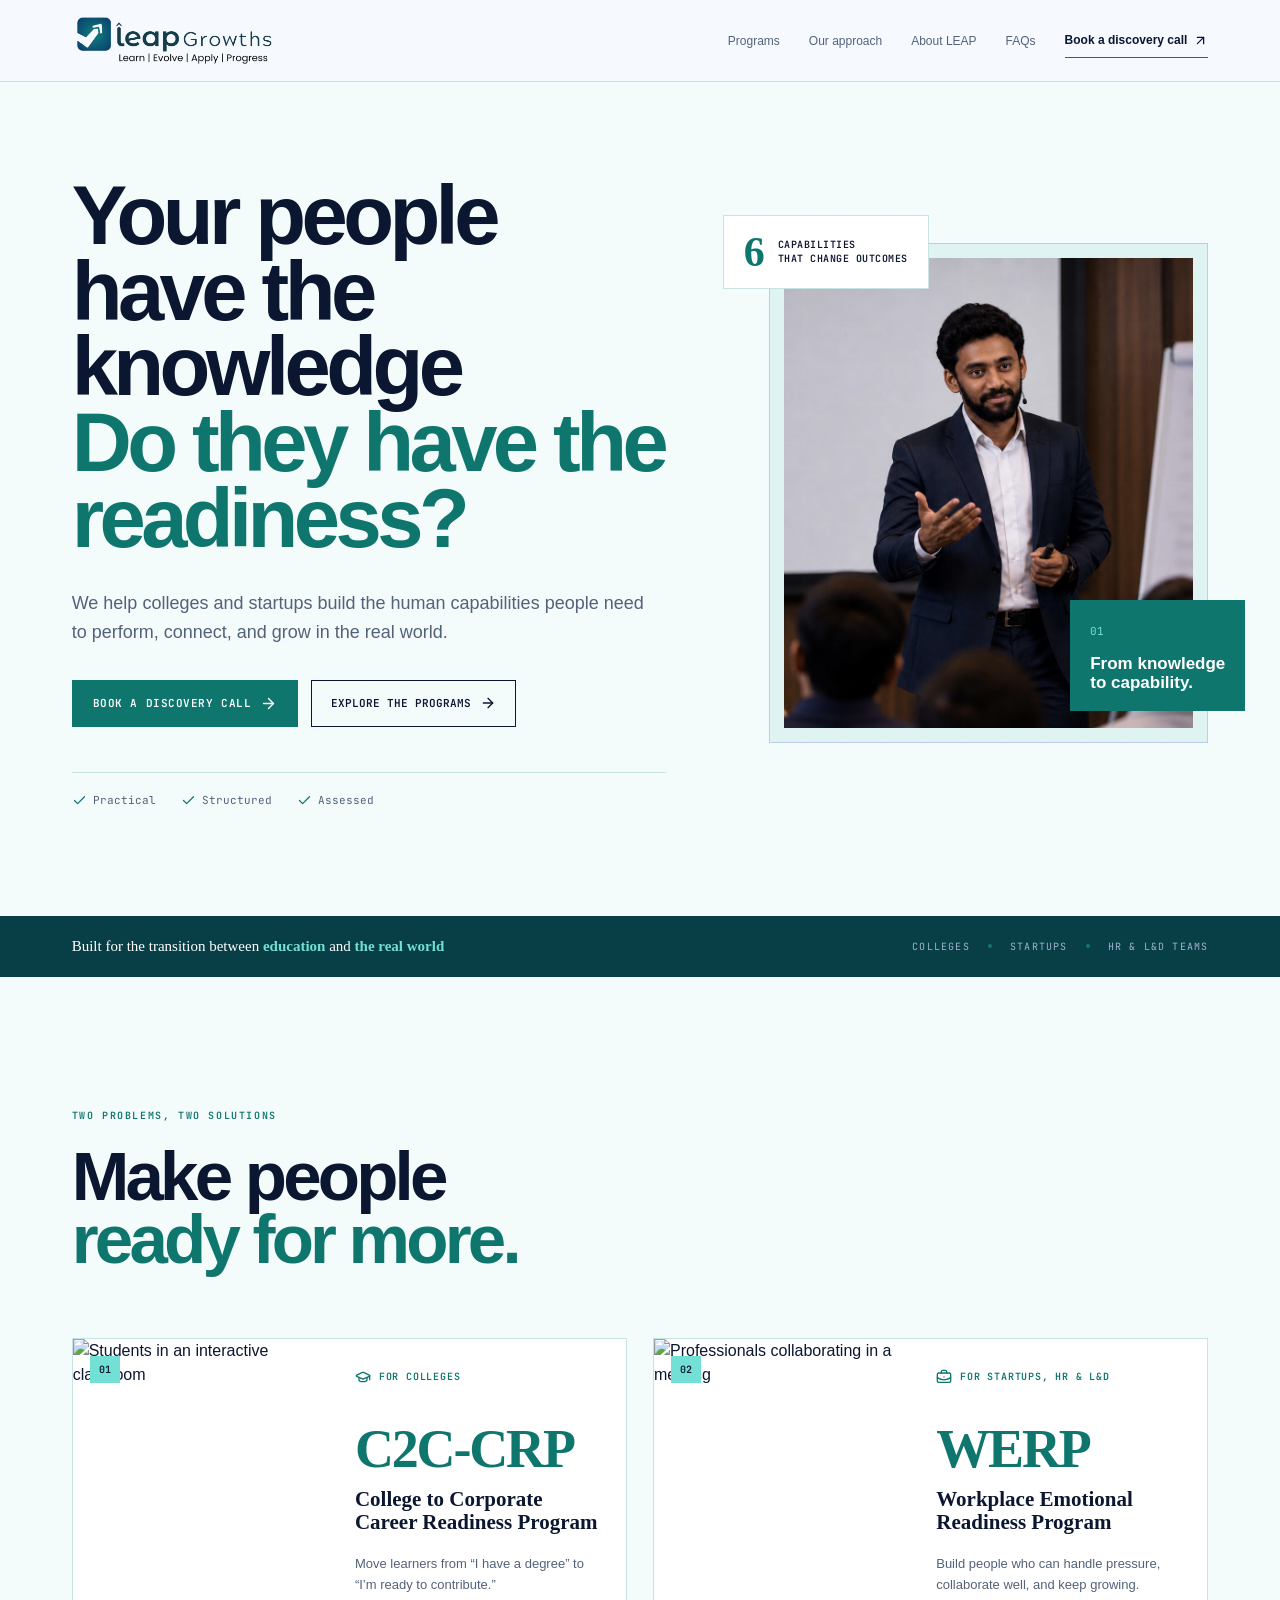
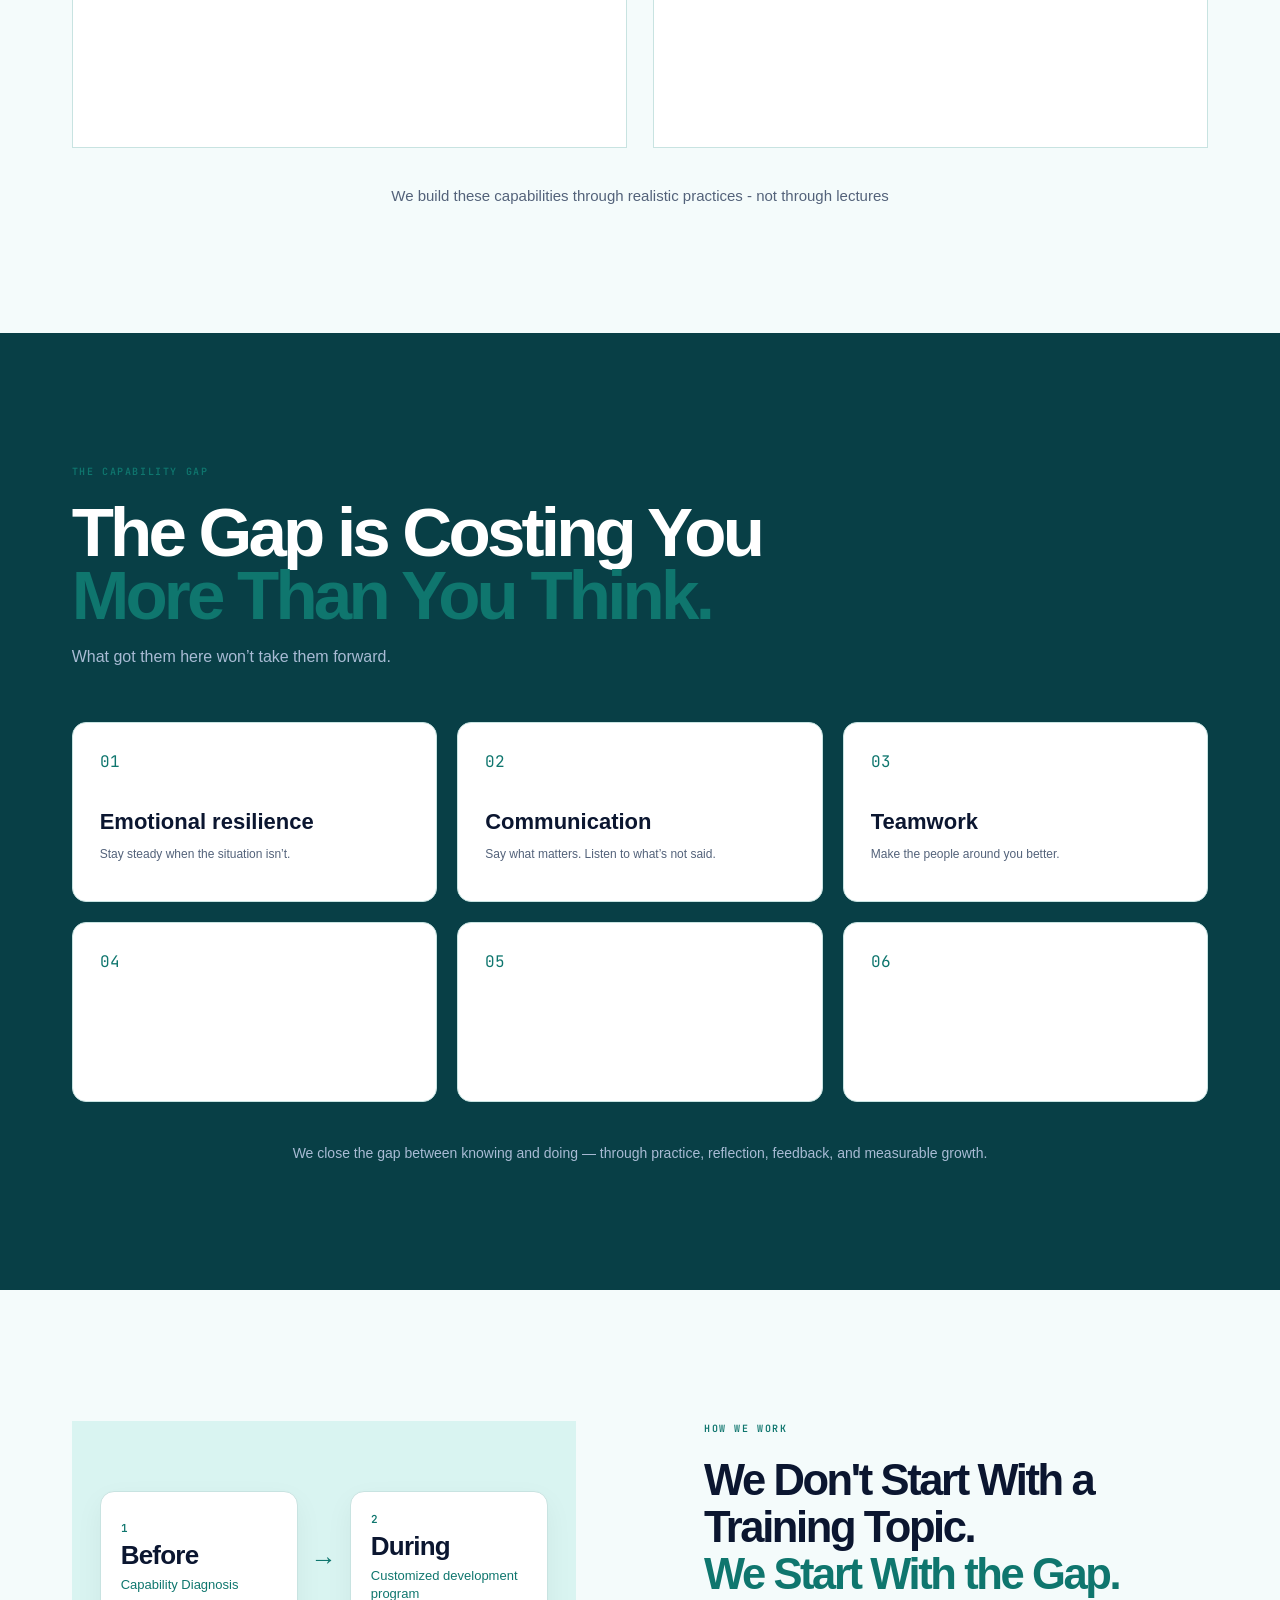
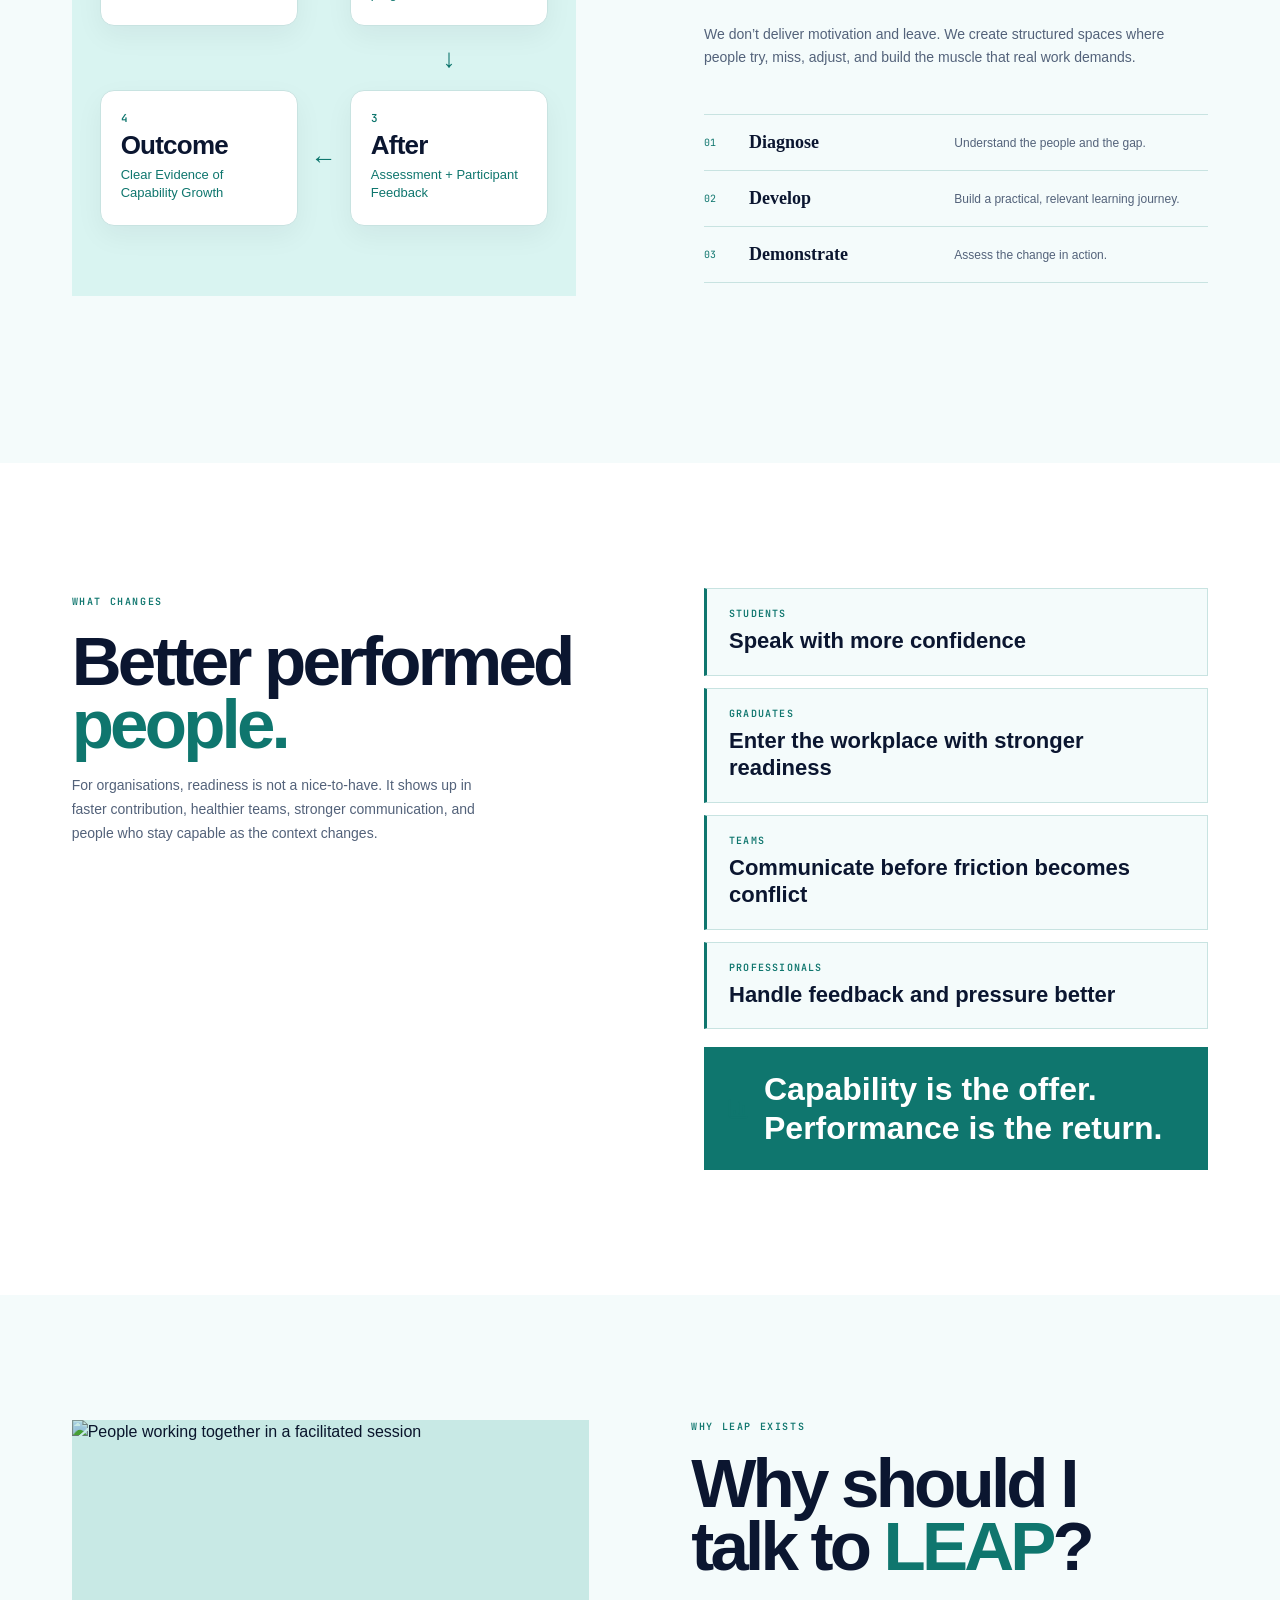
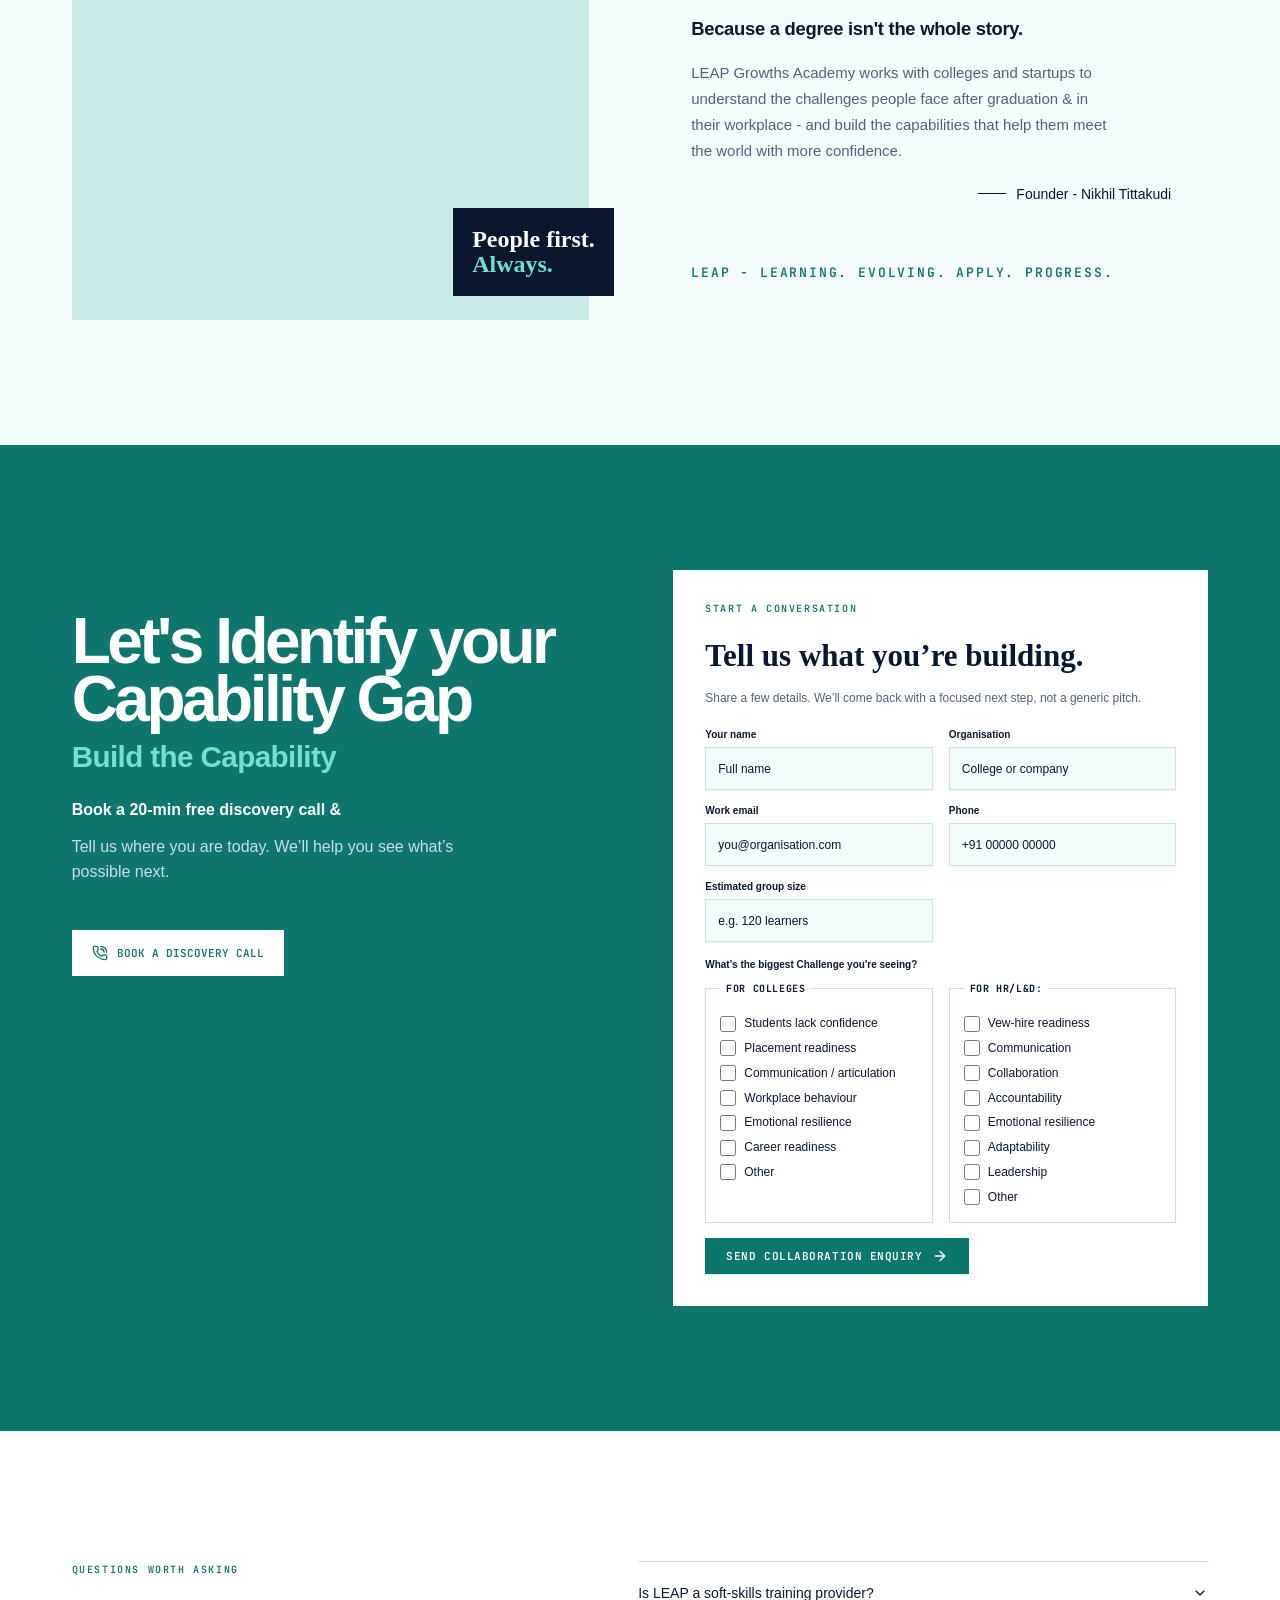
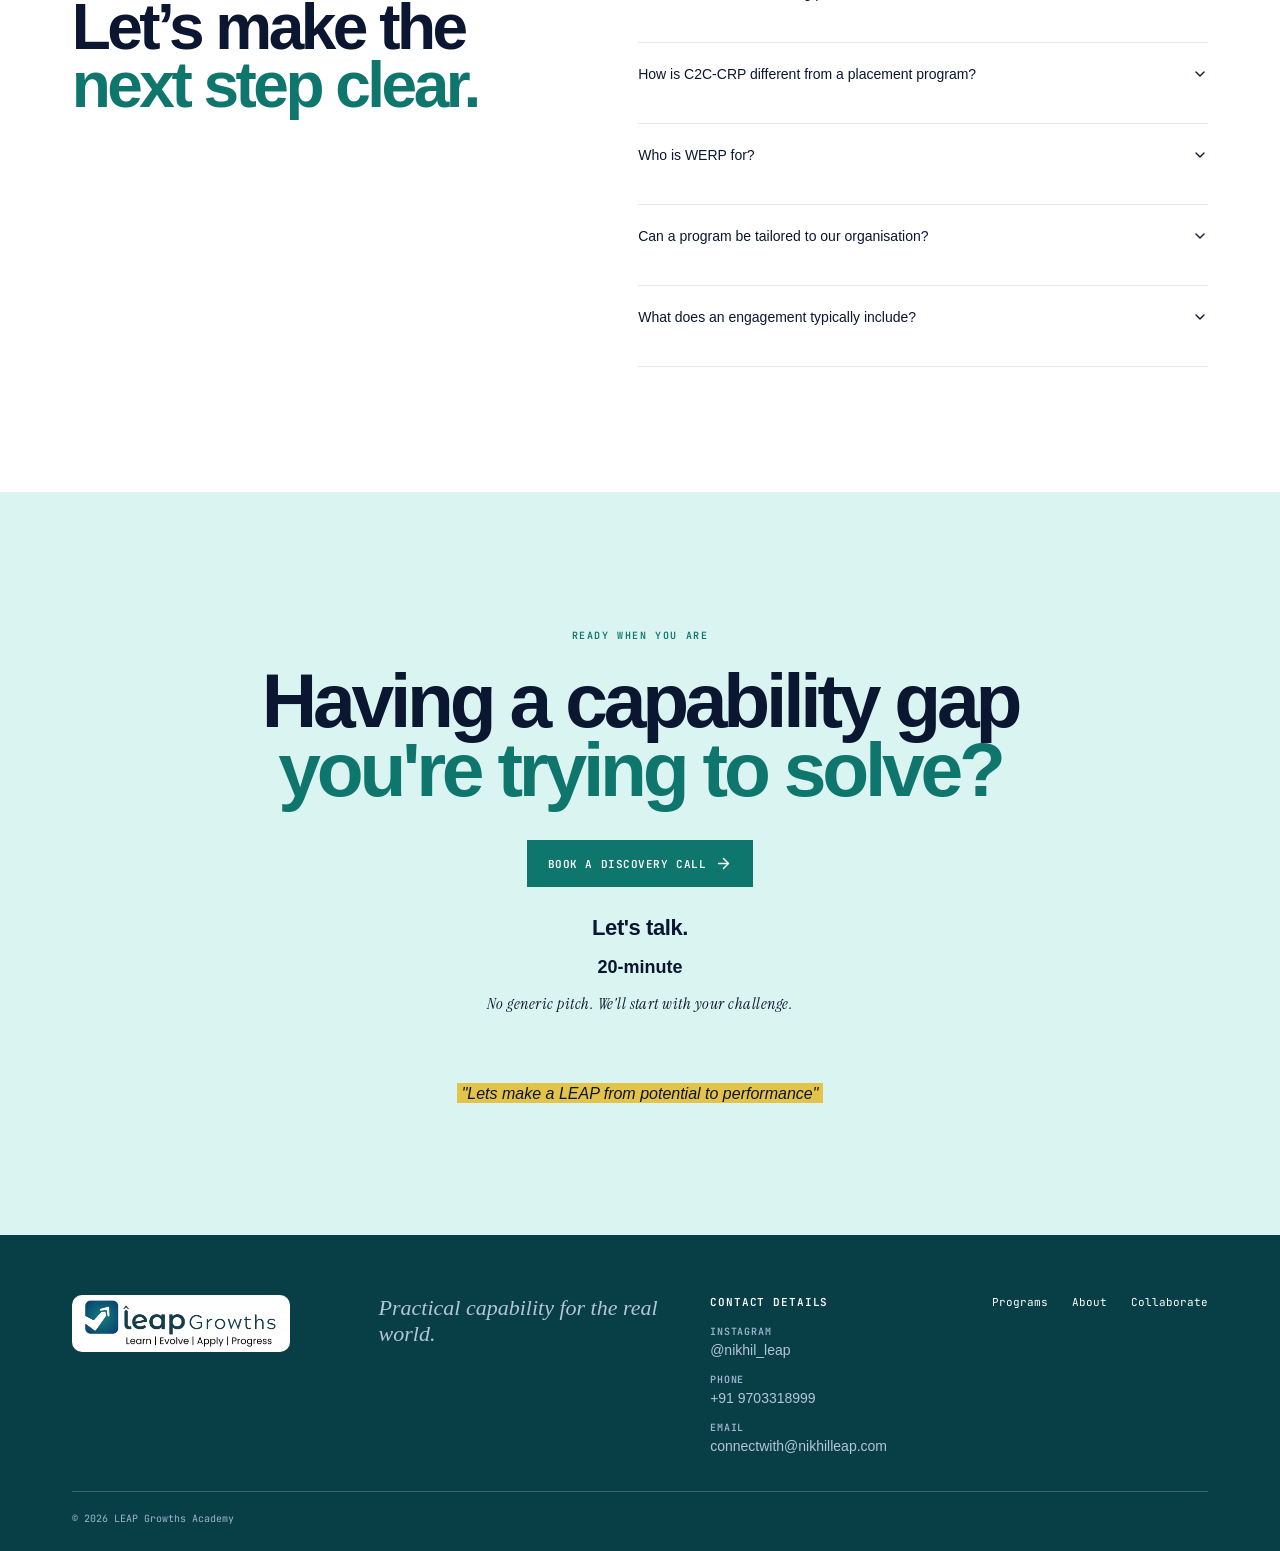
==== commit 00f12e5c: "all changes made" ====
--- a/index.html
+++ b/index.html
@@ -436,24 +436,69 @@
                   <div class="challenge-groups" role="group" aria-labelledby="challenge-question">
                     <fieldset class="challenge-group">
                       <legend>For colleges</legend>
-                      <label class="challenge-option"><input type="checkbox" name="collegeChallenges" value="Students lack confidence"> Students lack confidence</label>
-                      <label class="challenge-option"><input type="checkbox" name="collegeChallenges" value="Placement readiness"> Placement readiness</label>
-                      <label class="challenge-option"><input type="checkbox" name="collegeChallenges" value="Communication / articulation"> Communication / articulation</label>
-                      <label class="challenge-option"><input type="checkbox" name="collegeChallenges" value="Workplace behaviour"> Workplace behaviour</label>
-                      <label class="challenge-option"><input type="checkbox" name="collegeChallenges" value="Emotional resilience"> Emotional resilience</label>
-                      <label class="challenge-option"><input type="checkbox" name="collegeChallenges" value="Career readiness"> Career readiness</label>
-                      <label class="challenge-option"><input type="checkbox" name="collegeChallenges" value="Other"> Other</label>
+                      <div class="challenge-option">
+                        <input type="checkbox" id="college-challenge-confidence" name="collegeChallenges" value="Students lack confidence">
+                        <label for="college-challenge-confidence">Students lack confidence</label>
+                      </div>
+                      <div class="challenge-option">
+                        <input type="checkbox" id="college-challenge-placement" name="collegeChallenges" value="Placement readiness">
+                        <label for="college-challenge-placement">Placement readiness</label>
+                      </div>
+                      <div class="challenge-option">
+                        <input type="checkbox" id="college-challenge-communication" name="collegeChallenges" value="Communication / articulation">
+                        <label for="college-challenge-communication">Communication / articulation</label>
+                      </div>
+                      <div class="challenge-option">
+                        <input type="checkbox" id="college-challenge-behaviour" name="collegeChallenges" value="Workplace behaviour">
+                        <label for="college-challenge-behaviour">Workplace behaviour</label>
+                      </div>
+                      <div class="challenge-option">
+                        <input type="checkbox" id="college-challenge-resilience" name="collegeChallenges" value="Emotional resilience">
+                        <label for="college-challenge-resilience">Emotional resilience</label>
+                      </div>
+                      <div class="challenge-option">
+                        <input type="checkbox" id="college-challenge-career" name="collegeChallenges" value="Career readiness">
+                        <label for="college-challenge-career">Career readiness</label>
+                      </div>
+                      <div class="challenge-option">
+                        <input type="checkbox" id="college-challenge-other" name="collegeChallenges" value="Other">
+                        <label for="college-challenge-other">Other</label>
+                      </div>
                     </fieldset>
                     <fieldset class="challenge-group">
                       <legend>For HR/L&amp;D:</legend>
-                      <label class="challenge-option"><input type="checkbox" name="hrChallenges" value="Vew-hire readiness"> Vew-hire readiness</label>
-                      <label class="challenge-option"><input type="checkbox" name="hrChallenges" value="Communication"> Communication</label>
-                      <label class="challenge-option"><input type="checkbox" name="hrChallenges" value="Collaboration"> Collaboration</label>
-                      <label class="challenge-option"><input type="checkbox" name="hrChallenges" value="Accountability"> Accountability</label>
-                      <label class="challenge-option"><input type="checkbox" name="hrChallenges" value="Emotional resilience"> Emotional resilience</label>
-                      <label class="challenge-option"><input type="checkbox" name="hrChallenges" value="Adaptability"> Adaptability</label>
-                      <label class="challenge-option"><input type="checkbox" name="hrChallenges" value="Leadership"> Leadership</label>
-                      <label class="challenge-option"><input type="checkbox" name="hrChallenges" value="Other"> Other</label>
+                      <div class="challenge-option">
+                        <input type="checkbox" id="hr-challenge-newhire" name="hrChallenges" value="Vew-hire readiness">
+                        <label for="hr-challenge-newhire">Vew-hire readiness</label>
+                      </div>
+                      <div class="challenge-option">
+                        <input type="checkbox" id="hr-challenge-communication" name="hrChallenges" value="Communication">
+                        <label for="hr-challenge-communication">Communication</label>
+                      </div>
+                      <div class="challenge-option">
+                        <input type="checkbox" id="hr-challenge-collaboration" name="hrChallenges" value="Collaboration">
+                        <label for="hr-challenge-collaboration">Collaboration</label>
+                      </div>
+                      <div class="challenge-option">
+                        <input type="checkbox" id="hr-challenge-accountability" name="hrChallenges" value="Accountability">
+                        <label for="hr-challenge-accountability">Accountability</label>
+                      </div>
+                      <div class="challenge-option">
+                        <input type="checkbox" id="hr-challenge-resilience" name="hrChallenges" value="Emotional resilience">
+                        <label for="hr-challenge-resilience">Emotional resilience</label>
+                      </div>
+                      <div class="challenge-option">
+                        <input type="checkbox" id="hr-challenge-adaptability" name="hrChallenges" value="Adaptability">
+                        <label for="hr-challenge-adaptability">Adaptability</label>
+                      </div>
+                      <div class="challenge-option">
+                        <input type="checkbox" id="hr-challenge-leadership" name="hrChallenges" value="Leadership">
+                        <label for="hr-challenge-leadership">Leadership</label>
+                      </div>
+                      <div class="challenge-option">
+                        <input type="checkbox" id="hr-challenge-other" name="hrChallenges" value="Other">
+                        <label for="hr-challenge-other">Other</label>
+                      </div>
                     </fieldset>
                   </div>
                 </div>
@@ -483,7 +528,7 @@
                   </button>
                 </h3>
                 <div data-state="closed" id="faq-answer-1" hidden role="region" aria-labelledby="faq-question-1" class="faq-answer overflow-hidden text-sm" data-testid="faq-answer-1">
-                  <p>Placeholder answer: LEAP focuses on practical capability building through practice, feedback, and assessment rather than generic soft-skills lectures. Replace this answer later.</p>
+                  <p>Not in the traditional sense. LEAP focuses on closing the gap between what people know and how they perform in real-world situations. We design structured, practical programs that develop capabilities such as communication, confidence, emotional resilience, adaptability and professional behaviour—with assessment and application built into the learning journey.</p>
                 </div>
               </div>
               <div data-state="closed" data-orientation="vertical" class="border-b" data-testid="faq-item-2">
@@ -493,7 +538,8 @@
                   </button>
                 </h3>
                 <div data-state="closed" id="faq-answer-2" hidden role="region" aria-labelledby="faq-question-2" class="faq-answer overflow-hidden text-sm" data-testid="faq-answer-2">
-                  <p>Placeholder answer: C2C-CRP is designed to build workplace readiness, not only placement outcomes. Replace this answer later.</p>
+                  <p>Placement programs help students get opportunities. C2C-CRP helps them become ready for those opportunities.
+                    The program focuses on the capabilities students need to transition from campus to workplace—including communication, confidence, professional behaviour, emotional readiness and career preparedness.</p>
                 </div>
               </div>
               <div data-state="closed" data-orientation="vertical" class="border-b" data-testid="faq-item-3">
@@ -503,7 +549,7 @@
                   </button>
                 </h3>
                 <div data-state="closed" id="faq-answer-3" hidden role="region" aria-labelledby="faq-question-3" class="faq-answer overflow-hidden text-sm" data-testid="faq-answer-3">
-                  <p>Placeholder answer: WERP is for startups, HR, and L&amp;D teams building emotional and workplace readiness. Replace this answer later.</p>
+                  <p>WERP is designed for organisations developing young professionals and early-career teams. It helps participants strengthen the human capabilities that influence workplace performance—emotional resilience, communication, collaboration, accountability, adaptability and self-management, especially for freshers.</p>
                 </div>
               </div>
               <div data-state="closed" data-orientation="vertical" class="border-b" data-testid="faq-item-4">
@@ -513,7 +559,8 @@
                   </button>
                 </h3>
                 <div data-state="closed" id="faq-answer-4" hidden role="region" aria-labelledby="faq-question-4" class="faq-answer overflow-hidden text-sm" data-testid="faq-answer-4">
-                  <p>Placeholder answer: Yes. Programs are shaped around the specific capability gap being solved. Replace this answer later.</p>
+                  <p>Yes. We don't believe in one-size-fits-all training. We begin by understanding your people, objectives and capability gaps, then adapt the program format, activities and focus areas to your specific context.
+                    The goal is simple: solve your capability gap, not just deliver a training session.</p>
                 </div>
               </div>
               <div data-state="closed" data-orientation="vertical" class="border-b" data-testid="faq-item-5">
@@ -523,17 +570,8 @@
                   </button>
                 </h3>
                 <div data-state="closed" id="faq-answer-5" hidden role="region" aria-labelledby="faq-question-5" class="faq-answer overflow-hidden text-sm" data-testid="faq-answer-5">
-                  <p>Placeholder answer: A typical engagement includes diagnosis, a tailored development journey, and assessment of change in action. Replace this answer later.</p>
-                </div>
-              </div>
-              <div data-state="closed" data-orientation="vertical" class="border-b" data-testid="faq-item-6">
-                <h3 data-orientation="vertical" data-state="closed" class="flex">
-                  <button type="button" aria-controls="faq-answer-6" aria-expanded="false" data-state="closed" id="faq-question-6" class="flex flex-1 items-center justify-between py-4 text-sm font-medium transition-all hover:underline text-left" data-testid="faq-question-6">Is this just another soft-skills workshop?
-                    <svg xmlns="http://www.w3.org/2000/svg" width="24" height="24" viewBox="0 0 24 24" fill="none" stroke="currentColor" stroke-width="2" stroke-linecap="round" stroke-linejoin="round" class="lucide lucide-chevron-down h-4 w-4 shrink-0 text-muted-foreground transition-transform duration-200" aria-hidden="true"><path d="m6 9 6 6 6-6"></path></svg>
-                  </button>
-                </h3>
-                <div data-state="closed" id="faq-answer-6" hidden role="region" aria-labelledby="faq-question-6" class="faq-answer overflow-hidden text-sm" data-testid="faq-answer-6">
-                  <p>Placeholder answer: No. The work starts with the gap and uses realistic practice, not a one-size-fits-all workshop format. Replace this answer later.</p>
+                  <p>Depending on your requirements, an engagement can include needs/capability diagnosis, customised program design, interactive learning sessions, practical application, activities and assessments, participant feedback and outcome review.
+                    Engagements can range from focused pilot sessions to structured, longer-term development programs.</p>
                 </div>
               </div>
             </div>
@@ -549,9 +587,10 @@
               <svg xmlns="http://www.w3.org/2000/svg" width="17" height="17" viewBox="0 0 24 24" fill="none" stroke="currentColor" stroke-width="2" stroke-linecap="round" stroke-linejoin="round" class="lucide lucide-arrow-right" aria-hidden="true"><path d="M5 12h14"></path><path d="m12 5 7 7-7 7"></path></svg>
             </a>
             <div class="final-cta-note">
-              <p>Let's talk.</p>
-              <p>20-minute</p>
-              <p>No generic pitch. We'll start with your challenge.</p><br>
+              <p class="final-cta-talk">Let's talk.</p>
+              <p class="final-cta-time">20-minute</p>
+              <p class="final-cta-pitch">No generic pitch. We'll start with your challenge.</p>
+              <br><br>
               <p class="final-cta-leap"><em>"Lets make a LEAP from potential to performance"</em></p>
             </div>
           </section>
--- a/css/fonts.css
+++ b/css/fonts.css
@@ -1 +1,2 @@
+@import url('https://fonts.googleapis.com/css2?family=Instrument+Serif:ital@1&display=swap');
 @import url('https://fonts.googleapis.com/css2?family=JetBrains+Mono:wght@400');500;600&family=Outfit:wght@400;500;600;700;800&family=Plus+Jakarta+Sans:wght@400;500;600;700&display=swap);
--- a/css/app.css
+++ b/css/app.css
@@ -1254,20 +1254,32 @@
   padding:0 6px
 }
 .challenge-option {
-  display:flex;
-  align-items:flex-start;
-  gap:8px;
+  display:grid;
+  grid-template-columns:16px 1fr;
+  column-gap:8px;
+  align-items:center;
   margin:8px 0;
+  cursor:pointer;
+  user-select:none;
+}
+.challenge-option input[type="checkbox"] {
+  grid-column:1;
+  justify-self:start;
+  margin:0;
+  padding:0;
+  width:16px;
+  height:16px;
+  accent-color:var(--blue)
+}
+.challenge-option label {
+  grid-column:2;
+  display:block;
+  margin:0;
+  padding:0;
+  min-width:0;
   font:400 12px/1.4 'Plus Jakarta Sans',sans-serif;
   color:var(--ink);
   cursor:pointer
-}
-.challenge-option input {
-  width:16px;
-  height:16px;
-  margin-top:2px;
-  flex:none;
-  accent-color:var(--blue)
 }
 .faq-list button svg {
   transition:transform .2s ease
@@ -1294,16 +1306,33 @@
   max-width:520px
 }
 .final-cta-note p {
-  margin:0 0 8px;
-  font:500 16px/1.4 'Outfit',sans-serif;
   color:var(--ink)
 }
+.final-cta-talk {
+  font:700 22px/1.2 'Outfit',sans-serif;
+  letter-spacing:-.02em
+}
+.final-cta-time {
+  font:600 18px/1.25 'Outfit',sans-serif;
+  margin-top:14px
+}
+.final-cta-pitch {
+  margin-top:14px;
+  font:italic 500 16px/1.45 'Instrument Serif','Georgia',serif;
+  letter-spacing:.03em
+}
 .final-cta-leap {
-  margin-top:16px
+  margin-top:18px
 }
 .final-cta-leap em {
   font-style:italic;
-  color:var(--ink)
+  font-weight:500;
+  color:var(--ink);
+  background:#e3c34a;
+  padding:.1em .32em;
+  border-radius:0;
+  box-decoration-break:clone;
+  -webkit-box-decoration-break:clone
 }
 .footer-contact {
   min-width:0
